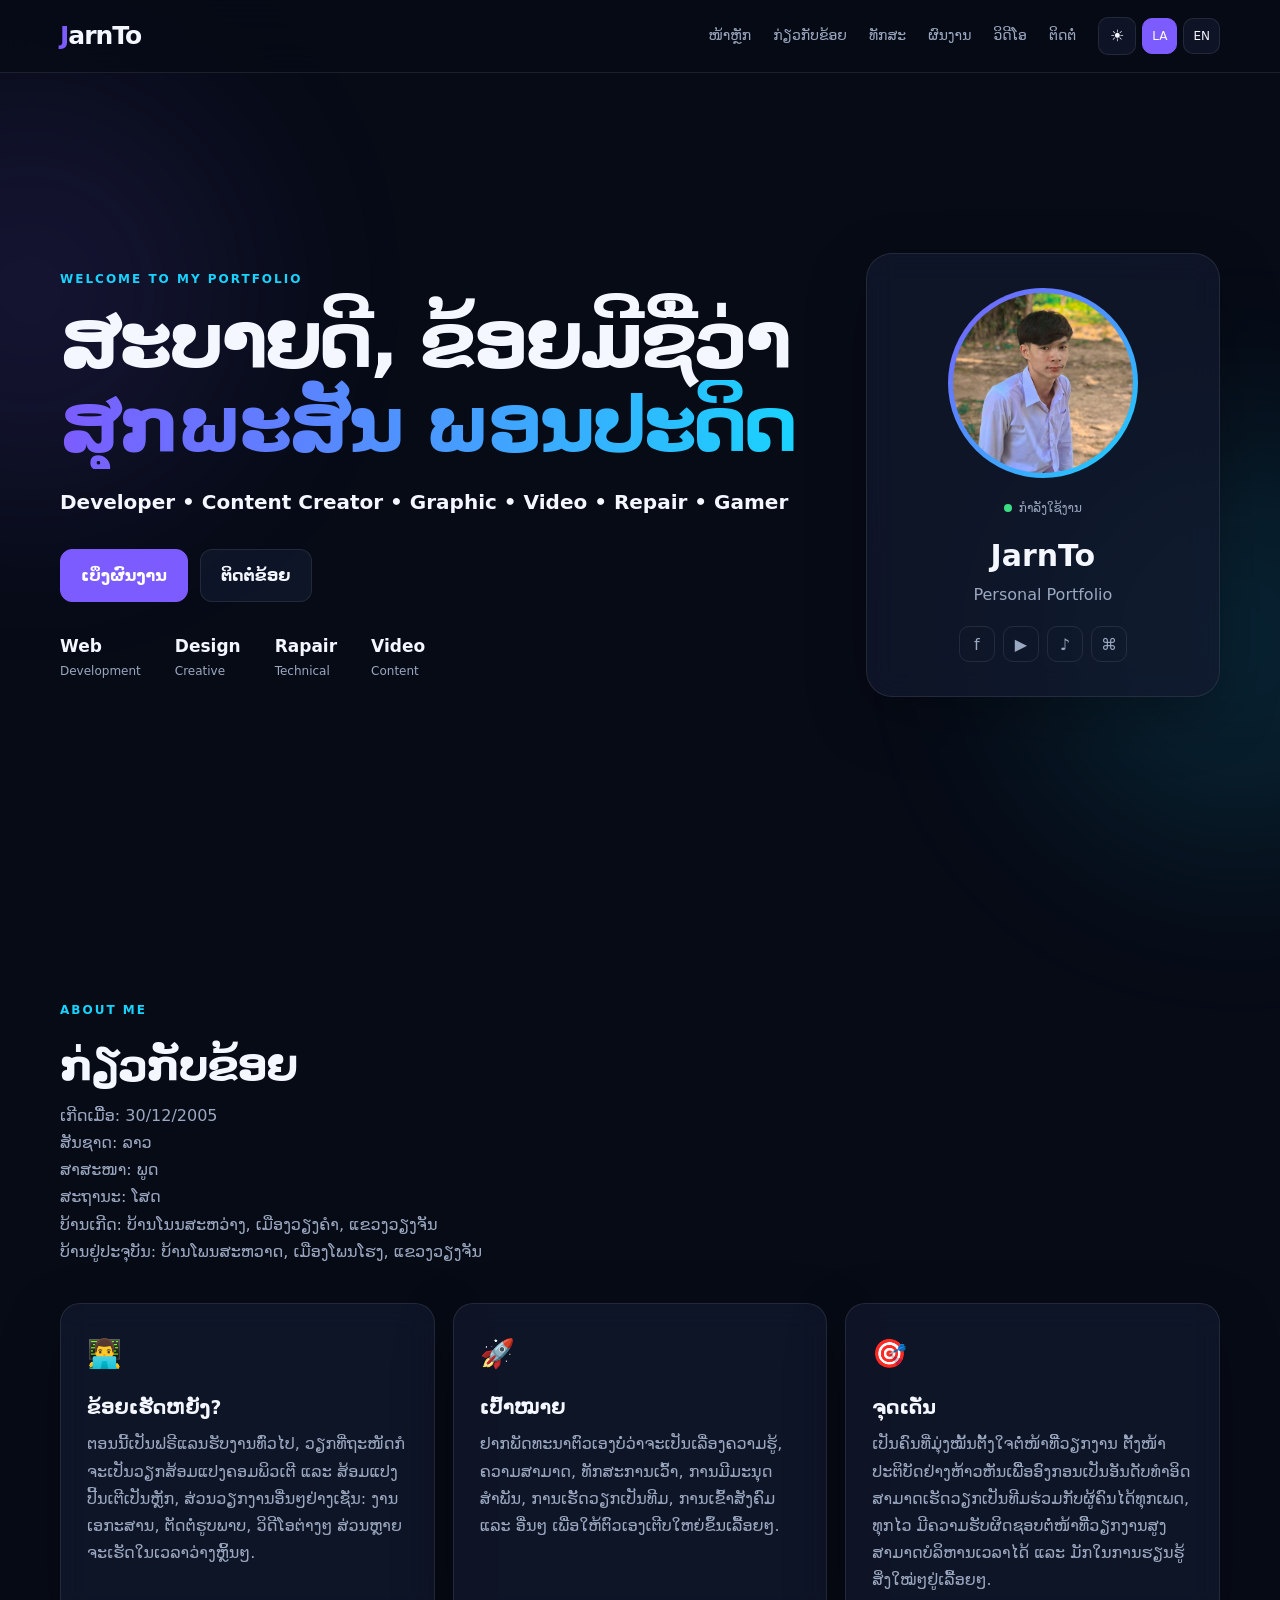
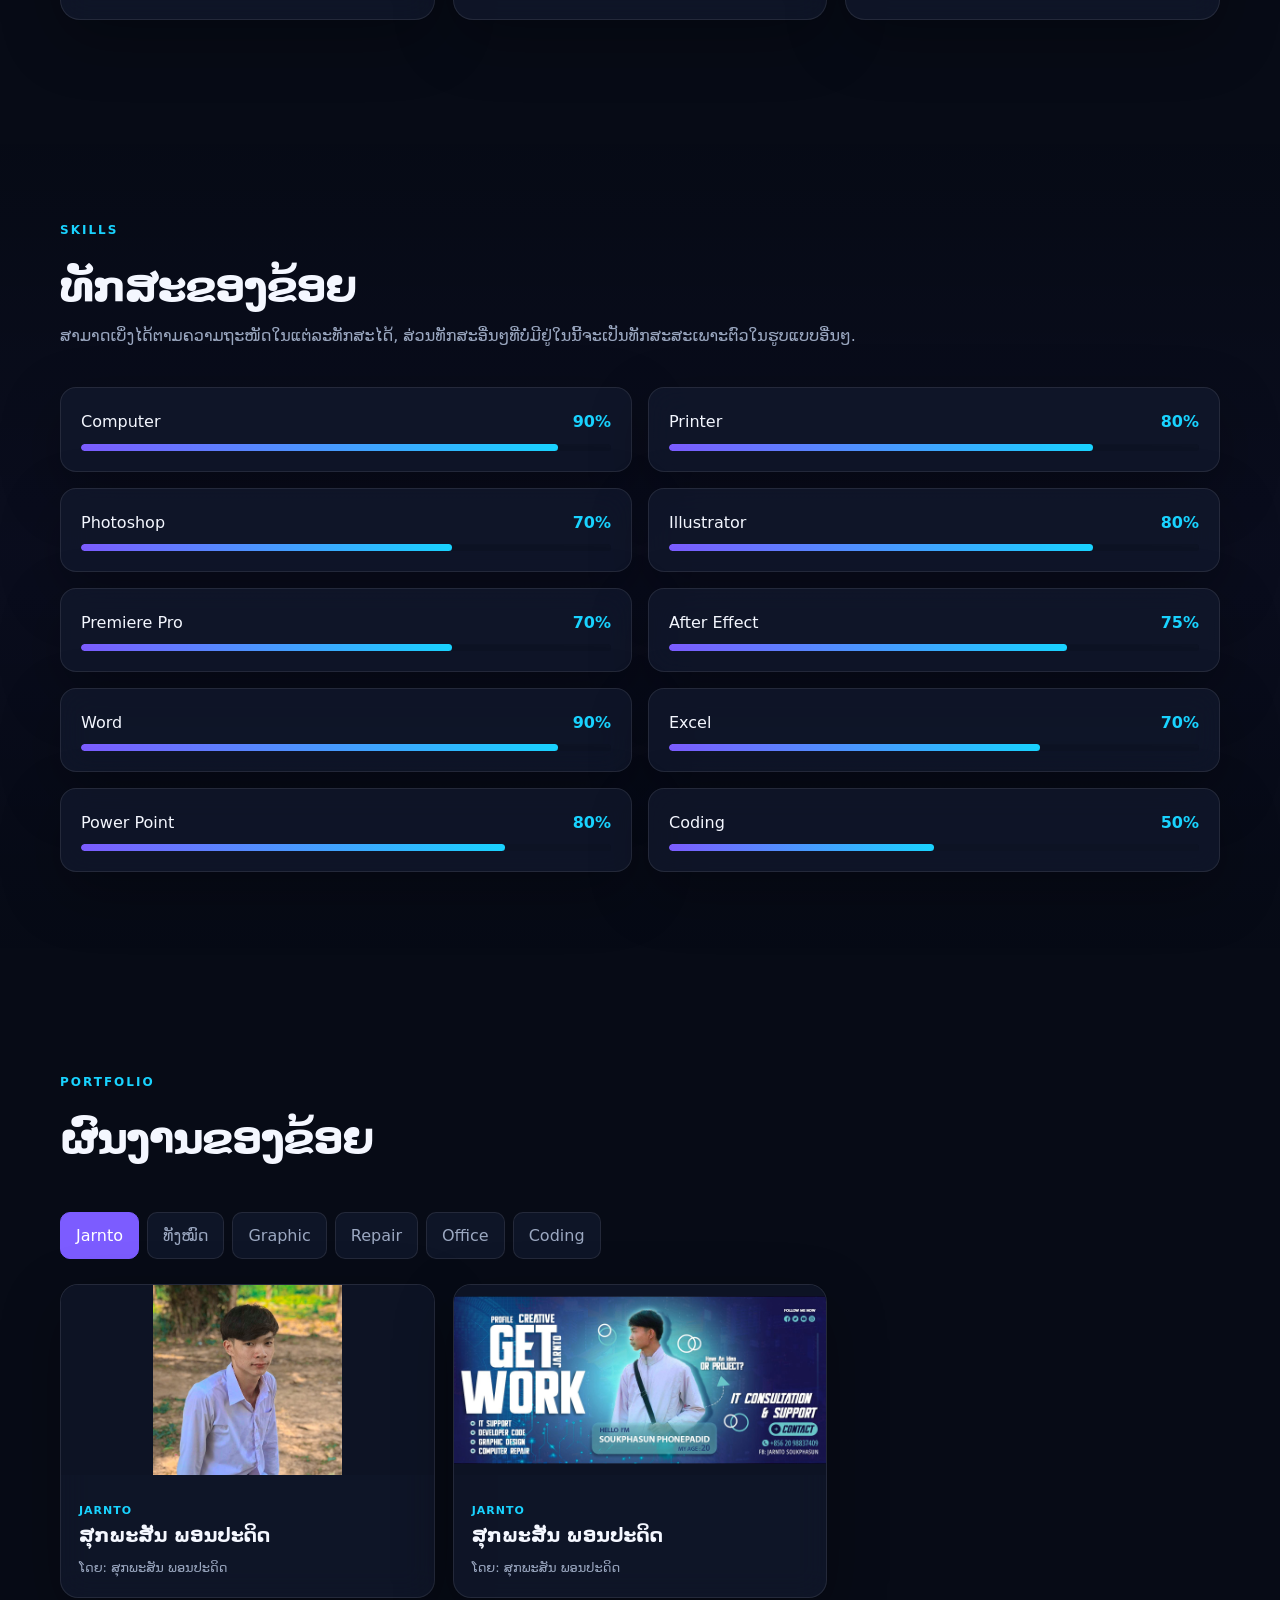
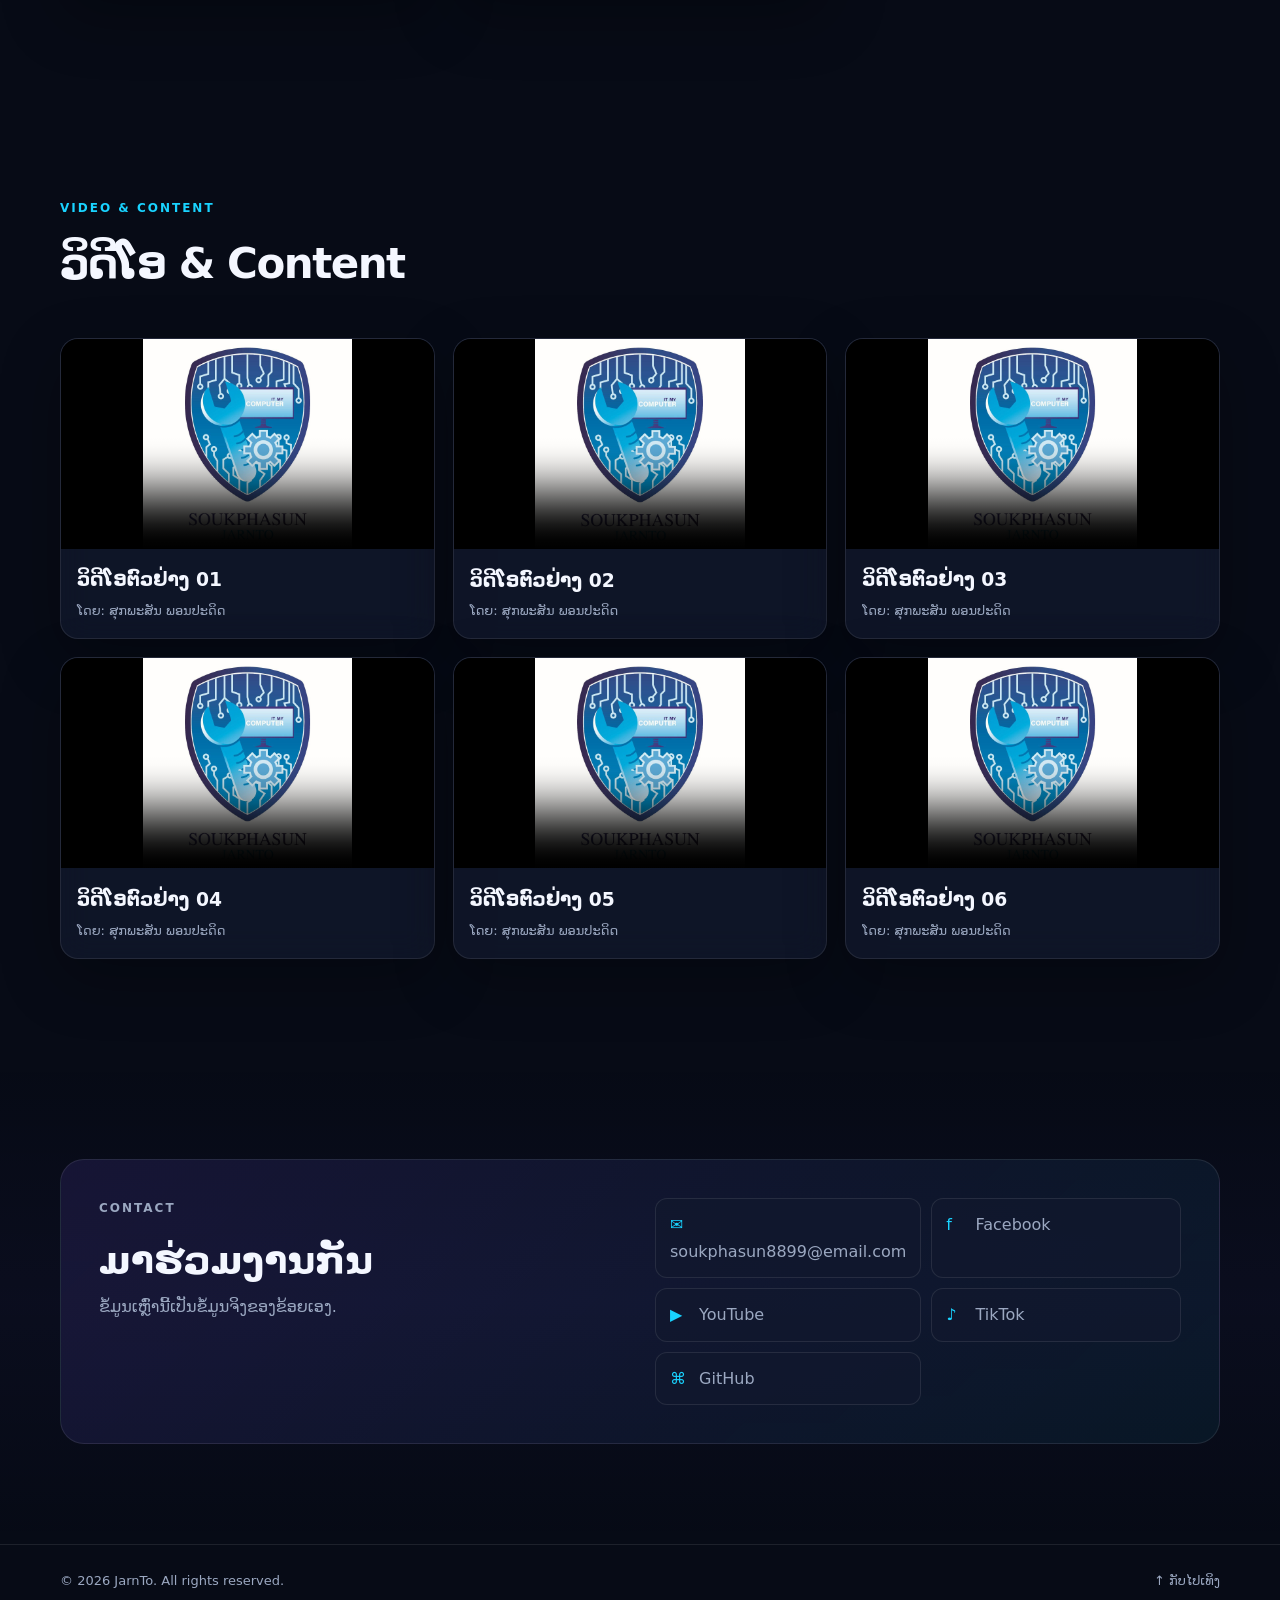
==== index.html @ 53d23102 "first commit" ====
<!DOCTYPE html>
<html lang="lo" data-lang="lo" data-theme="dark"><head>
  <meta charset="UTF-8">
  <meta name="viewport" content="width=device-width, initial-scale=1.0">
  <meta name="description" content="JarnTo Portfolio - ເວັບ Portfolio ສ່ວນຕົວ">
  <meta name="theme-color" content="#0b1020">
  <title>JarnTo — Portfolio</title>
  <link rel="stylesheet" href="css/style.css">
</head>
<body>
  <div class="bg-orb orb-1"></div>
  <div class="bg-orb orb-2"></div>

  <header class="navbar" id="navbar">
    <div class="container nav-inner">
      <a class="brand" href="#home"><span>J</span>arnTo</a>
      <button class="menu-btn" id="menuBtn" aria-label="Menu">☰</button>
      <nav class="nav-links" id="navLinks">
        <a href="#home" data-i18n="nav.home">ໜ້າຫຼັກ</a>
        <a href="#about" data-i18n="nav.about">ກ່ຽວກັບຂ້ອຍ</a>
        <a href="#skills" data-i18n="nav.skills">ທັກສະ</a>
        <a href="#portfolio" data-i18n="nav.portfolio">ຜົນງານ</a>
        <a href="#videos" data-i18n="nav.videos">ວິດີໂອ</a>
        <a href="#contact" data-i18n="nav.contact">ຕິດຕໍ່</a>
      </nav>
      <div class="nav-actions">
        <button class="icon-btn" id="themeBtn" title="Theme">☀️</button>
        <button class="lang-btn active" data-lang="lo">LA</button>
        <button class="lang-btn" data-lang="en">EN</button>
      </div>
    </div>
  </header>

  <main>
    <section class="hero section" id="home">
      <div class="container hero-grid">
        <div class="hero-copy reveal">
          <p class="eyebrow" data-i18n="hero.eyebrow">WELCOME TO MY PORTFOLIO</p>
          <h1 data-i18n="hero.title">ສະບາຍດີ, ຂ້ອຍມີຊື່ວ່າ <br> <span>ສຸກພະສັນ ພອນປະດິດ</span></h1>
          <p class="hero-role" data-i18n="hero.role">Developer • Content Creator • Graphic • Video • Repair • Gamer</p>
      
          <p></p>
          <div class="hero-buttons">
            <a class="btn primary" href="#portfolio" data-i18n="hero.view">ເບິ່ງຜົນງານ</a>
            <a class="btn secondary" href="#contact" data-i18n="hero.contact">ຕິດຕໍ່ຂ້ອຍ</a>
          </div>
          <div class="quick-stats">
            <div><strong>Web</strong><span data-i18n="stats.graphic">Development</span></div>
            <div><strong>Design</strong><span data-i18n="stats.coding">Creative</span></div>
            <div><strong>Rapair</strong><span data-i18n="stats.repair">Technical</span></div>
            <div><strong>Video</strong><span data-i18n="stats.video">Content</span></div>
          </div>
        </div>

        <div class="hero-card reveal">
          <div class="profile-ring">
            <img src="images/profile/profile.jpg" alt="JarnTo profile" onerror="this.style.display='none';this.parentElement.classList.add('no-photo')">
            <div class="profile-fallback">J</div>
          </div>
          <div class="availability"><span></span><span data-i18n="hero.available">ກຳລັງໃຊ້ງານ</span></div>
          <h2>JarnTo</h2>
          <p data-i18n="hero.card">Personal Portfolio</p>
          <div class="social-mini">
            <a href="https://www.facebook.com/jarnto.soukphasun?locale=th_TH" target="_blank" aria-label="Facebook">f</a>
            <a href="https://www.youtube.com/@Soukphasun" target="_blank" aria-label="YouTube">▶</a>
            <a href="https://www.tiktok.com/@jarnt0.fps" target="_blank" aria-label="TikTok">♪</a>
            <a href="https://github.com/toto889888" target="_blank" aria-label="GitHub">⌘</a>
          </div>
        </div>
      </div>
    </section>

    <section class="section" id="about">
      <div class="container">
        <div class="section-heading reveal">
          <p class="eyebrow" data-i18n="about.eyebrow">ABOUT ME</p>
          <h2 data-i18n="about.title">ກ່ຽວກັບຂ້ອຍ</h2>
          <p data-i18n="about.sub">ເກີດເມືີ່ອ: 30/12/2005<br>ສັນຊາດ: ລາວ <br>ສາສະໜາ: ພູດ <br>ສະຖານະ: ໂສດ <br> ບ້ານເກີດ: ບ້ານໂນນສະຫວ່າງ, ເມືອງວຽງຄຳ, ແຂວງວຽງຈັນ <br> ບ້ານຢູ່ປະຈຸບັນ: ບ້ານໂພນສະຫວາດ, ເມືອງໂພນໂຮງ, ແຂວງວຽງຈັນ</p>
        </div>
        <div class="about-grid">
          <article class="glass-card reveal">
            <div class="card-icon">👨‍💻</div>
            <h3 data-i18n="about.box1">ຂ້ອຍເຮັດຫຍັງ?</h3>
            <p data-i18n="about.text1">ຕອນນີ້ເປັນຟຣີແລນຮັບງານທົ່ວໄປ, ວຽກທີ່ຖະໜັດກໍຈະເປັນວຽກສ້ອມແປງຄອມພິວເຕີ ແລະ ສ້ອມແປງປີ້ນເຕີເປັນຫຼັກ, ສ່ວນວຽກງານອື່ນໆຢ່າງເຊັ່ນ: ງານເອກະສານ, ຕັດຕໍ່ຮູບພາບ, ວິດີໂອຕ່າງໆ ສ່ວນຫຼາຍຈະເຮັດໃນເວລາວ່າງຫຼິ້ນໆ.</p>
          </article>
          <article class="glass-card reveal">
            <div class="card-icon">🚀</div>
            <h3 data-i18n="about.box2">ເປົ້າໝາຍ</h3>
            <p data-i18n="about.text2">ຢາກພັດທະນາຕົວເອງບໍ່ວ່າຈະເປັນເລື່ອງຄວາມຮູ້, ຄວາມສາມາດ, ທັກສະການເວົ້າ, ການມີມະນຸດສຳພັນ, ການເຮັັດວຽກເປັນທີມ, ການເຂົ້າສັງຄົມ ແລະ ອື່ນໆ ເພື່ອໃຫ້ຕົວເອງເຕີບໃຫຍ່ຂຶ້ນເລື້ອຍໆ.</p>
          </article>
          <article class="glass-card reveal">
            <div class="card-icon">🎯</div>
            <h3 data-i18n="about.box3">ຈຸດເດັ່ນ</h3>
            <p data-i18n="about.text3">ເປັນຄົນທີ່ມຸ່ງໝັ້ນຕັັ້ງໃຈຕໍໍ່ໜ້າທີີ່ວຽກງານ ຕັັ້ງໜ້າປະຕິບັດຢ່າງຫ້າວຫັນເພືີ່ອອົງກອນເປັນອັນດັບທໍາອິດ ສາມາດເຮັດວຽກເປັນທີມຮ່ວມກັບຜູ້ຄົນໄດ້ທຸກເພດ, ທຸກໄວ ມີຄວາມຮັບຜິດຊອບຕໍໍ່ໜ້າທີີ່ວຽກງານສູງ ສາມາດບໍລິຫານເວລາໄດ້ ແລະ ມັກໃນການຮຽນຮູ້ສິ່ງໃໝ່ໆຢູ່ເລື້ອຍໆ.</p>
          </article>
        </div>
      </div>
    </section>

    <section class="section section-alt" id="skills">
      <div class="container">
        <div class="section-heading reveal">
          <p class="eyebrow" data-i18n="skills.eyebrow">SKILLS</p>
          <h2 data-i18n="skills.title">ທັກສະຂອງຂ້ອຍ</h2>
          <p data-i18n="skills.sub">ສາມາດເບິ່ງໄດ້ຕາມຄວາມຖະໜັດໃນແຕ່ລະທັກສະໄດ້, ສ່ວນທັກສະອື່ນໆທີ່ບໍ່ມີຢູ່ໃນນີ້ຈະເປັນທັກສະສະເພາະຕົວໃນຮູບແບບອື່ນໆ.</p>
        </div>
        <div class="skills-grid">
          <div class="skill-card reveal"><span>Computer</span><b>90%</b><div class="bar"><i style="width:90%"></i></div></div>
          <div class="skill-card reveal"><span>Printer</span><b>80%</b><div class="bar"><i style="width:80%"></i></div></div>
          <div class="skill-card reveal"><span>Photoshop</span><b>70%</b><div class="bar"><i style="width:70%"></i></div></div>
          <div class="skill-card reveal"><span>Illustrator</span><b>80%</b><div class="bar"><i style="width:80%"></i></div></div>
          <div class="skill-card reveal"><span>Premiere Pro</span><b>70%</b><div class="bar"><i style="width:70%"></i></div></div>
          <div class="skill-card reveal"><span>After Effect</span><b>75%</b><div class="bar"><i style="width:75%"></i></div></div>
          <div class="skill-card reveal"><span>Word</span><b>90%</b><div class="bar"><i style="width:90%"></i></div></div>
          <div class="skill-card reveal"><span>Excel</span><b>70%</b><div class="bar"><i style="width:70%"></i></div></div>
          <div class="skill-card reveal"><span>Power Point</span><b>80%</b><div class="bar"><i style="width:80%"></i></div></div>
          <div class="skill-card reveal"><span>Coding</span><b>50%</b><div class="bar"><i style="width:50%"></i></div></div>
        </div>
      </div>
    </section>

    <section class="section" id="portfolio">
      <div class="container">
        <div class="section-heading reveal">
          <p class="eyebrow" data-i18n="portfolio.eyebrow">PORTFOLIO</p>
          <h2 data-i18n="portfolio.title">ຜົນງານຂອງຂ້ອຍ</h2>
        
        </div>
        <div class="filters" id="projectFilters">
          <button class="filter active" data-filter="jarnto" data-i18n="filter.jarnto">Jarnto</button>
          <button class="filter" data-filter="all" data-i18n="filter.all">ທັງໝົດ</button>
          <button class="filter" data-filter="graphic" data-i18n="filter.graphic">Graphic</button>
          <button class="filter" data-filter="rapair" data-i18n="filter.rapair">Repair</button>
          <button class="filter" data-filter="office" data-i18n="filter.office">Office</button>
          <button class="filter" data-filter="coding" data-i18n="filter.coding">Coding</button>
        </div>
        <div class="project-grid" id="projectGrid">
    <article class="project-card reveal visible" data-id="1">
      <img class="project-image" src="images/graphics/1.jpg" alt="Poster" onerror="this.src='images/placeholder.svg'">
      <div class="project-info">
        <div class="category">graphic</div>
        <h3>Poster</h3>
        <p>ໂດຍ: ສຸກພະສັນ ພອນປະດິດ</p>
      </div>
    </article>
    <article class="project-card reveal visible" data-id="2">
      <img class="project-image" src="images/graphics/2.jpg" alt="Poster" onerror="this.src='images/placeholder.svg'">
      <div class="project-info">
        <div class="category">graphic</div>
        <h3>Poster</h3>
        <p>ໂດຍ: ສຸກພະສັນ ພອນປະດິດ</p>
      </div>
    </article>
    <article class="project-card reveal visible" data-id="3">
      <img class="project-image" src="images/graphics/3.jpg" alt="Poster" onerror="this.src='images/placeholder.svg'">
      <div class="project-info">
        <div class="category">graphic</div>
        <h3>Poster</h3>
        <p>ໂດຍ: ສຸກພະສັນ ພອນປະດິດ</p>
      </div>
    </article>
    <article class="project-card reveal visible" data-id="4">
      <img class="project-image" src="images/graphics/4.jpg" alt="Poster" onerror="this.src='images/placeholder.svg'">
      <div class="project-info">
        <div class="category">graphic</div>
        <h3>Poster</h3>
        <p>ໂດຍ: ສຸກພະສັນ ພອນປະດິດ</p>
      </div>
    </article>
    <article class="project-card reveal visible" data-id="5">
      <img class="project-image" src="images/graphics/5.jpg" alt="Poster" onerror="this.src='images/placeholder.svg'">
      <div class="project-info">
        <div class="category">graphic</div>
        <h3>Poster</h3>
        <p>ໂດຍ: ສຸກພະສັນ ພອນປະດິດ</p>
      </div>
    </article>
    <article class="project-card reveal visible" data-id="6">
      <img class="project-image" src="images/graphics/6.jpg" alt="Poster" onerror="this.src='images/placeholder.svg'">
      <div class="project-info">
        <div class="category">graphic</div>
        <h3>Poster</h3>
        <p>ໂດຍ: ສຸກພະສັນ ພອນປະດິດ</p>
      </div>
    </article>
    <article class="project-card reveal visible" data-id="7">
      <img class="project-image" src="images/graphics/7.jpg" alt="Poster" onerror="this.src='images/placeholder.svg'">
      <div class="project-info">
        <div class="category">graphic</div>
        <h3>Poster</h3>
        <p>ໂດຍ: ສຸກພະສັນ ພອນປະດິດ</p>
      </div>
    </article>
    <article class="project-card reveal visible" data-id="8">
      <img class="project-image" src="images/graphics/8.jpg" alt="Poster" onerror="this.src='images/placeholder.svg'">
      <div class="project-info">
        <div class="category">graphic</div>
        <h3>Poster</h3>
        <p>ໂດຍ: ສຸກພະສັນ ພອນປະດິດ</p>
      </div>
    </article>
    <article class="project-card reveal visible" data-id="9">
      <img class="project-image" src="images/graphics/9.jpg" alt="Poster" onerror="this.src='images/placeholder.svg'">
      <div class="project-info">
        <div class="category">graphic</div>
        <h3>Poster</h3>
        <p>ໂດຍ: ສຸກພະສັນ ພອນປະດິດ</p>
      </div>
    </article>
    <article class="project-card reveal visible" data-id="10">
      <img class="project-image" src="images/graphics/10.jpg" alt="Poster" onerror="this.src='images/placeholder.svg'">
      <div class="project-info">
        <div class="category">graphic</div>
        <h3>Poster</h3>
        <p>ໂດຍ: ສຸກພະສັນ ພອນປະດິດ</p>
      </div>
    </article>
    <article class="project-card reveal visible" data-id="11">
      <img class="project-image" src="images/graphics/11.jpg" alt="Poster" onerror="this.src='images/placeholder.svg'">
      <div class="project-info">
        <div class="category">graphic</div>
        <h3>Poster</h3>
        <p>ໂດຍ: ສຸກພະສັນ ພອນປະດິດ</p>
      </div>
    </article>
    <article class="project-card reveal visible" data-id="12">
      <img class="project-image" src="images/graphics/12.jpg" alt="Poster" onerror="this.src='images/placeholder.svg'">
      <div class="project-info">
        <div class="category">graphic</div>
        <h3>Poster</h3>
        <p>ໂດຍ: ສຸກພະສັນ ພອນປະດິດ</p>
      </div>
    </article>
    <article class="project-card reveal visible" data-id="13">
      <img class="project-image" src="images/graphics/13.jpg" alt="Poster" onerror="this.src='images/placeholder.svg'">
      <div class="project-info">
        <div class="category">graphic</div>
        <h3>Poster</h3>
        <p>ໂດຍ: ສຸກພະສັນ ພອນປະດິດ</p>
      </div>
    </article>
    <article class="project-card reveal visible" data-id="14">
      <img class="project-image" src="images/graphics/14.jpg" alt="Poster" onerror="this.src='images/placeholder.svg'">
      <div class="project-info">
        <div class="category">graphic</div>
        <h3>Poster</h3>
        <p>ໂດຍ: ສຸກພະສັນ ພອນປະດິດ</p>
      </div>
    </article>
    <article class="project-card reveal visible" data-id="15">
      <img class="project-image" src="images/graphics/15.jpg" alt="Poster" onerror="this.src='images/placeholder.svg'">
      <div class="project-info">
        <div class="category">graphic</div>
        <h3>Poster</h3>
        <p>ໂດຍ: ສຸກພະສັນ ພອນປະດິດ</p>
      </div>
    </article>
    <article class="project-card reveal visible" data-id="16">
      <img class="project-image" src="images/graphics/16.jpg" alt="Poster" onerror="this.src='images/placeholder.svg'">
      <div class="project-info">
        <div class="category">graphic</div>
        <h3>Poster</h3>
        <p>ໂດຍ: ສຸກພະສັນ ພອນປະດິດ</p>
      </div>
    </article>
    <article class="project-card reveal visible" data-id="17">
      <img class="project-image" src="images/graphics/17.jpg" alt="Poster" onerror="this.src='images/placeholder.svg'">
      <div class="project-info">
        <div class="category">graphic</div>
        <h3>Poster</h3>
        <p>ໂດຍ: ສຸກພະສັນ ພອນປະດິດ</p>
      </div>
    </article>
    <article class="project-card reveal visible" data-id="18">
      <img class="project-image" src="images/graphics/18.jpg" alt="Poster" onerror="this.src='images/placeholder.svg'">
      <div class="project-info">
        <div class="category">graphic</div>
        <h3>Poster</h3>
        <p>ໂດຍ: ສຸກພະສັນ ພອນປະດິດ</p>
      </div>
    </article>
    <article class="project-card reveal visible" data-id="19">
      <img class="project-image" src="images/graphics/19.jpg" alt="Poster" onerror="this.src='images/placeholder.svg'">
      <div class="project-info">
        <div class="category">graphic</div>
        <h3>Poster</h3>
        <p>ໂດຍ: ສຸກພະສັນ ພອນປະດິດ</p>
      </div>
    </article>
    <article class="project-card reveal visible" data-id="20">
      <img class="project-image" src="images/graphics/20.jpg" alt="Poster" onerror="this.src='images/placeholder.svg'">
      <div class="project-info">
        <div class="category">graphic</div>
        <h3>Poster</h3>
        <p>ໂດຍ: ສຸກພະສັນ ພອນປະດິດ</p>
      </div>
    </article>
    <article class="project-card reveal visible" data-id="21">
      <img class="project-image" src="images/graphics/23.jpg" alt="Poster" onerror="this.src='images/placeholder.svg'">
      <div class="project-info">
        <div class="category">graphic</div>
        <h3>Poster</h3>
        <p>ໂດຍ: ສຸກພະສັນ ພອນປະດິດ</p>
      </div>
    </article>
    <article class="project-card reveal visible" data-id="22">
      <img class="project-image" src="images/repairs/12.jpg" alt="ສົ່ງສິນຄ້າ" onerror="this.src='images/placeholder.svg'">
      <div class="project-info">
        <div class="category">rapair</div>
        <h3>ສົ່ງສິນຄ້າ</h3>
        <p>ໂດຍ: ສຸກພະສັນ ພອນປະດິດ</p>
      </div>
    </article>
    <article class="project-card reveal visible" data-id="23">
      <img class="project-image" src="images/repairs/11.jpg" alt="ສ້ອມແປງປີ້ນເຕີ່" onerror="this.src='images/placeholder.svg'">
      <div class="project-info">
        <div class="category">rapair</div>
        <h3>ສ້ອມແປງປີ້ນເຕີ່</h3>
        <p>ໂດຍ: ສຸກພະສັນ ພອນປະດິດ</p>
      </div>
    </article>
    <article class="project-card reveal visible" data-id="24">
      <img class="project-image" src="images/repairs/1.jpg" alt="ສ້ອມແປງປີ້ນເຕີ່" onerror="this.src='images/placeholder.svg'">
      <div class="project-info">
        <div class="category">rapair</div>
        <h3>ສ້ອມແປງປີ້ນເຕີ່</h3>
        <p>ໂດຍ: ສຸກພະສັນ ພອນປະດິດ</p>
      </div>
    </article>
    <article class="project-card reveal visible" data-id="25">
      <img class="project-image" src="images/repairs/2.jpg" alt="ສ້ອມແປງປີ້ນເຕີ່" onerror="this.src='images/placeholder.svg'">
      <div class="project-info">
        <div class="category">rapair</div>
        <h3>ສ້ອມແປງປີ້ນເຕີ່</h3>
        <p>ໂດຍ: ສຸກພະສັນ ພອນປະດິດ</p>
      </div>
    </article>
    <article class="project-card reveal visible" data-id="26">
      <img class="project-image" src="images/repairs/4.jpg" alt="ສ້ອມແປງຄອມພິວເຕີ" onerror="this.src='images/placeholder.svg'">
      <div class="project-info">
        <div class="category">rapair</div>
        <h3>ສ້ອມແປງຄອມພິວເຕີ</h3>
        <p>ໂດຍ: ສຸກພະສັນ ພອນປະດິດ</p>
      </div>
    </article>
    <article class="project-card reveal visible" data-id="27">
      <img class="project-image" src="images/repairs/5.jpg" alt="ສ້ອມແປງຄອມພິວເຕີ" onerror="this.src='images/placeholder.svg'">
      <div class="project-info">
        <div class="category">rapair</div>
        <h3>ສ້ອມແປງຄອມພິວເຕີ</h3>
        <p>ໂດຍ: ສຸກພະສັນ ພອນປະດິດ</p>
      </div>
    </article>
    <article class="project-card reveal visible" data-id="28">
      <img class="project-image" src="images/offices/1.jpg" alt=" ງານເອກະສານ" onerror="this.src='images/placeholder.svg'">
      <div class="project-info">
        <div class="category">office</div>
        <h3> ງານເອກະສານ</h3>
        <p>ໂດຍ: ສຸກພະສັນ ພອນປະດິດ</p>
      </div>
    </article>
    <article class="project-card reveal visible" data-id="29">
      <img class="project-image" src="images/offices/2.jpg" alt=" ງານເອກະສານ" onerror="this.src='images/placeholder.svg'">
      <div class="project-info">
        <div class="category">office</div>
        <h3> ງານເອກະສານ</h3>
        <p>ໂດຍ: ສຸກພະສັນ ພອນປະດິດ</p>
      </div>
    </article>
    <article class="project-card reveal visible" data-id="30">
      <img class="project-image" src="images/offices/3.jpg" alt=" ງານເອກະສານ" onerror="this.src='images/placeholder.svg'">
      <div class="project-info">
        <div class="category">office</div>
        <h3> ງານເອກະສານ</h3>
        <p>ໂດຍ: ສຸກພະສັນ ພອນປະດິດ</p>
      </div>
    </article>
    <article class="project-card reveal visible" data-id="31">
      <img class="project-image" src="images/offices/4.jpg" alt=" ງານເອກະສານ" onerror="this.src='images/placeholder.svg'">
      <div class="project-info">
        <div class="category">office</div>
        <h3> ງານເອກະສານ</h3>
        <p>ໂດຍ: ສຸກພະສັນ ພອນປະດິດ</p>
      </div>
    </article>
    <article class="project-card reveal visible" data-id="32">
      <img class="project-image" src="images/offices/5.jpg" alt=" ງານເອກະສານ" onerror="this.src='images/placeholder.svg'">
      <div class="project-info">
        <div class="category">office</div>
        <h3> ງານເອກະສານ</h3>
        <p>ໂດຍ: ສຸກພະສັນ ພອນປະດິດ</p>
      </div>
    </article>
    <article class="project-card reveal visible" data-id="33">
      <img class="project-image" src="images/codings/1.jpg" alt="ການອອກແບບໂປຣແກຣມ" onerror="this.src='images/placeholder.svg'">
      <div class="project-info">
        <div class="category">coding</div>
        <h3>ການອອກແບບໂປຣແກຣມ</h3>
        <p>ໂດຍ: ສຸກພະສັນ ພອນປະດິດ</p>
      </div>
    </article>
    <article class="project-card reveal visible" data-id="34">
      <img class="project-image" src="images/codings/2.jpg" alt="ການອອກແບບໂປຣແກຣມ" onerror="this.src='images/placeholder.svg'">
      <div class="project-info">
        <div class="category">coding</div>
        <h3>ການອອກແບບໂປຣແກຣມ</h3>
        <p>ໂດຍ: ສຸກພະສັນ ພອນປະດິດ</p>
      </div>
    </article>
    <article class="project-card reveal visible" data-id="35">
      <img class="project-image" src="images/codings/3.jpg" alt="ການອອກແບບໂປຣແກຣມ" onerror="this.src='images/placeholder.svg'">
      <div class="project-info">
        <div class="category">coding</div>
        <h3>ການອອກແບບໂປຣແກຣມ</h3>
        <p>ໂດຍ: ສຸກພະສັນ ພອນປະດິດ</p>
      </div>
    </article>
    <article class="project-card reveal visible" data-id="36">
      <img class="project-image" src="images/codings/4.jpg" alt="ການອອກແບບໂປຣແກຣມ" onerror="this.src='images/placeholder.svg'">
      <div class="project-info">
        <div class="category">coding</div>
        <h3>ການອອກແບບໂປຣແກຣມ</h3>
        <p>ໂດຍ: ສຸກພະສັນ ພອນປະດິດ</p>
      </div>
    </article>
    <article class="project-card reveal visible" data-id="37">
      <img class="project-image" src="images/codings/5.jpg" alt="ການອອກແບບໂປຣແກຣມ" onerror="this.src='images/placeholder.svg'">
      <div class="project-info">
        <div class="category">coding</div>
        <h3>ການອອກແບບໂປຣແກຣມ</h3>
        <p>ໂດຍ: ສຸກພະສັນ ພອນປະດິດ</p>
      </div>
    </article>
    <article class="project-card reveal visible" data-id="40">
      <img class="project-image" src="images/profile/profile.jpg" alt="ສຸກພະສັນ ພອນປະດິດ" onerror="this.src='images/placeholder.svg'">
      <div class="project-info">
        <div class="category">video</div>
        <h3>ສຸກພະສັນ ພອນປະດິດ</h3>
        <p>ໂດຍ: ສຸກພະສັນ ພອນປະດິດ</p>
      </div>
    </article>
    <article class="project-card reveal visible" data-id="41">
      <img class="project-image" src="images/profile/cover.jpg" alt="ສຸກພະສັນ ພອນປະດິດ" onerror="this.src='images/placeholder.svg'">
      <div class="project-info">
        <div class="category">video</div>
        <h3>ສຸກພະສັນ ພອນປະດິດ</h3>
        <p>ໂດຍ: ສຸກພະສັນ ພອນປະດິດ</p>
      </div>
    </article></div>
      </div>
    </section>

    

    <section class="section" id="videos">
      <div class="container">
        <div class="section-heading reveal visible">
          <p class="eyebrow" data-i18n="videos.eyebrow">VIDEO &amp; CONTENT</p>
          <h2 data-i18n="videos.title">ວິດີໂອ &amp; Content</h2>
     
        </div>
        <div class="video-grid" id="videoGrid"><article class="video-card reveal visible"><video controls="" preload="metadata" poster="images/profile/logo.jpg"><source src="videos/1.mp4" type="video/mp4"></video><div class="video-info"><h3>ວິດີໂອຕົວຢ່າງ 01</h3><p>ໂດຍ: ສຸກພະສັນ ພອນປະດິດ</p></div></article><article class="video-card reveal visible"><video controls="" preload="metadata" poster="images/profile/logo.jpg"><source src="videos/2.mp4" type="video/mp4"></video><div class="video-info"><h3>ວິດີໂອຕົວຢ່າງ 02</h3><p>ໂດຍ: ສຸກພະສັນ ພອນປະດິດ</p></div></article><article class="video-card reveal visible"><video controls="" preload="metadata" poster="images/profile/logo.jpg"><source src="videos/3.mp4" type="video/mp4"></video><div class="video-info"><h3>ວິດີໂອຕົວຢ່າງ 03</h3><p>ໂດຍ: ສຸກພະສັນ ພອນປະດິດ</p></div></article><article class="video-card reveal visible"><video controls="" preload="metadata" poster="images/profile/logo.jpg"><source src="videos/4.mp4" type="video/mp4"></video><div class="video-info"><h3>ວິດີໂອຕົວຢ່າງ 04</h3><p>ໂດຍ: ສຸກພະສັນ ພອນປະດິດ</p></div></article><article class="video-card reveal visible"><video controls="" preload="metadata" poster="images/profile/logo.jpg"><source src="videos/5.mp4" type="video/mp4"></video><div class="video-info"><h3>ວິດີໂອຕົວຢ່າງ 05</h3><p>ໂດຍ: ສຸກພະສັນ ພອນປະດິດ</p></div></article><article class="video-card reveal visible"><video controls="" preload="metadata" poster="images/profile/logo.jpg"><source src="videos/6.mp4" type="video/mp4"></video><div class="video-info"><h3>ວິດີໂອຕົວຢ່າງ 06</h3><p>ໂດຍ: ສຸກພະສັນ ພອນປະດິດ</p></div></article></div>
      </div>
    </section>

    <section class="section section-alt" id="contact">
      <div class="container">
        <div class="contact-box reveal">
          <div>
            <p class="eyebrow" data-i18n="contact.eyebrow">CONTACT</p>
            <h2 data-i18n="contact.title">ມາຮ່ວມງານກັນ</h2>
            <p data-i18n="contact.sub">ຂໍ້ມູນເຫຼົ່ານີ້ເປັນຂໍ້ມູນຈິງຂອງຂ້ອຍເອງ.</p>
          </div>
          <div class="contact-links">
            <a href="mailto:soukphasun8899@email.com" target="_blank"><span>✉</span> soukphasun8899@email.com</a>
            <a href="https://www.facebook.com/jarnto.soukphasun?locale=th_TH" target="_blank"><span>f</span> Facebook</a>
            <a href="https://www.youtube.com/@Soukphasun" aria-label="YouTube" target="_blank"><span>▶</span> YouTube</a>
            <a href="https://www.tiktok.com/@jarnt0.fps" aria-label="TikTok" target="_blank"><span>♪</span> TikTok</a>
            <a href="https://github.com/toto889888" target="_blank"><span>⌘</span> GitHub</a>
          </div>
        </div>
      </div>
    </section>
  </main>

  <footer>
    <div class="container footer-inner">
      <span>© <span id="year">2026</span> JarnTo. <span data-i18n="footer.rights">All rights reserved.</span></span>
      <a href="#home">↑ <span data-i18n="footer.top">ກັບໄປເທິງ</span></a>
    </div>
  </footer>

  <div class="modal" id="modal" aria-hidden="true">
    <div class="modal-backdrop" id="modalBackdrop"></div>
    <div class="modal-content">
      <button class="modal-close" id="modalClose">×</button>
      <img id="modalImage" src="" alt="">
      <div class="modal-body">
        <p class="eyebrow" id="modalCategory"></p>
        <h2 id="modalTitle"></h2>
        <p id="modalDescription"></p>
        <div id="modalTags" class="tags"></div>
      </div>
    </div>
  </div>

  <script src="js/projects.js"></script>
  <script src="js/main.js"></script>
<!-- Code injected by live-server -->
<script>
	// <![CDATA[  <-- For SVG support
	if ('WebSocket' in window) {
		(function () {
			function refreshCSS() {
				var sheets = [].slice.call(document.getElementsByTagName("link"));
				var head = document.getElementsByTagName("head")[0];
				for (var i = 0; i < sheets.length; ++i) {
					var elem = sheets[i];
					var parent = elem.parentElement || head;
					parent.removeChild(elem);
					var rel = elem.rel;
					if (elem.href && typeof rel != "string" || rel.length == 0 || rel.toLowerCase() == "stylesheet") {
						var url = elem.href.replace(/(&|\?)_cacheOverride=\d+/, '');
						elem.href = url + (url.indexOf('?') >= 0 ? '&' : '?') + '_cacheOverride=' + (new Date().valueOf());
					}
					parent.appendChild(elem);
				}
			}
			var protocol = window.location.protocol === 'http:' ? 'ws://' : 'wss://';
			var address = protocol + window.location.host + window.location.pathname + '/ws';
			var socket = new WebSocket(address);
			socket.onmessage = function (msg) {
				if (msg.data == 'reload') window.location.reload();
				else if (msg.data == 'refreshcss') refreshCSS();
			};
			if (sessionStorage && !sessionStorage.getItem('IsThisFirstTime_Log_From_LiveServer')) {
				console.log('Live reload enabled.');
				sessionStorage.setItem('IsThisFirstTime_Log_From_LiveServer', true);
			}
		})();
	}
	else {
		console.error('Upgrade your browser. This Browser is NOT supported WebSocket for Live-Reloading.');
	}
	// ]]>
</script>


</body></html>
---- css/style.css ----
*{box-sizing:border-box;margin:0;padding:0}
:root{
  --bg:#070b16;--bg2:#0d1324;--card:rgba(18,26,46,.72);--text:#f4f7ff;--muted:#9ba8c1;
  --line:rgba(255,255,255,.09);--accent:#7c5cff;--accent2:#19d3ff;--shadow:0 20px 60px rgba(0,0,0,.28)
}
html[data-theme="light"]{--bg:#f4f7fb;--bg2:#eaf0f8;--card:rgba(255,255,255,.78);--text:#111827;--muted:#5d6b82;--line:rgba(15,23,42,.1);--shadow:0 20px 50px rgba(40,60,90,.13)}
html{scroll-behavior:smooth}
body{font-family:system-ui,-apple-system,"Segoe UI","Noto Sans Lao",sans-serif;background:var(--bg);color:var(--text);line-height:1.7;overflow-x:hidden}
a{color:inherit;text-decoration:none}button{font:inherit}
.container{width:min(1160px,92%);margin:auto}
.section{padding:100px 0;position:relative}.section-alt{background:linear-gradient(180deg,transparent,rgba(124,92,255,.035),transparent)}
.navbar{position:fixed;top:0;left:0;right:0;z-index:50;background:rgba(7,11,22,.68);backdrop-filter:blur(18px);border-bottom:1px solid var(--line)}
html[data-theme="light"] .navbar{background:rgba(244,247,251,.75)}
.nav-inner{height:72px;display:flex;align-items:center;gap:22px}
.brand{font-size:25px;font-weight:900;letter-spacing:-1px;margin-right:auto}.brand span{color:var(--accent)}
.nav-links{display:flex;gap:22px}.nav-links a{font-size:14px;color:var(--muted);transition:.25s}.nav-links a:hover{color:var(--text)}
.nav-actions{display:flex;align-items:center;gap:6px}.icon-btn,.lang-btn,.menu-btn{border:1px solid var(--line);background:var(--card);color:var(--text);border-radius:10px;cursor:pointer}
.icon-btn{width:38px;height:38px}.lang-btn{padding:7px 9px;font-size:12px}.lang-btn.active{background:var(--accent);border-color:var(--accent);color:white}.menu-btn{display:none;width:40px;height:40px}
.bg-orb{position:fixed;width:420px;height:420px;border-radius:50%;filter:blur(100px);opacity:.12;pointer-events:none;z-index:-1}.orb-1{background:#7c5cff;top:80px;left:-180px}.orb-2{background:#19d3ff;right:-170px;bottom:50px}
.hero{min-height:100vh;padding-top:150px;display:flex;align-items:center}
.hero-grid{display:grid;grid-template-columns:1.35fr .65fr;gap:70px;align-items:center}
.eyebrow{font-size:12px;letter-spacing:2px;font-weight:800;color:var(--accent2);margin-bottom:10px}
.hero h1{font-size:clamp(42px,6vw,76px);line-height:1.1;letter-spacing:-3px;margin-bottom:18px}.hero h1 span{background:linear-gradient(90deg,var(--accent),var(--accent2));-webkit-background-clip:text;color:transparent}
.hero-role{font-size:20px;font-weight:700;margin-bottom:14px}.hero-desc{color:var(--muted);max-width:650px;font-size:17px}
.hero-buttons{display:flex;gap:12px;margin:30px 0}.btn{display:inline-flex;align-items:center;justify-content:center;padding:12px 20px;border-radius:12px;font-weight:800;border:1px solid var(--line);transition:.25s}.btn:hover{transform:translateY(-2px)}.primary{background:var(--accent);color:white;border-color:var(--accent)}.secondary{background:var(--card)}
.quick-stats{display:flex;gap:34px}.quick-stats div{display:flex;flex-direction:column}.quick-stats strong{font-size:17px}.quick-stats span{font-size:12px;color:var(--muted)}
.hero-card,.glass-card,.skill-card,.project-card,.video-card{background:var(--card);border:1px solid var(--line);box-shadow:var(--shadow);backdrop-filter:blur(15px)}
.hero-card{padding:34px;border-radius:26px;text-align:center}.profile-ring{width:190px;height:190px;margin:0 auto 20px;border-radius:50%;padding:5px;background:linear-gradient(135deg,var(--accent),var(--accent2));position:relative}.profile-ring img{width:100%;height:100%;border-radius:50%;object-fit:cover}.profile-fallback{position:absolute;inset:5px;border-radius:50%;display:grid;place-items:center;background:var(--bg2);font-size:72px;font-weight:900;color:var(--accent)}.profile-ring:not(.no-photo) .profile-fallback{display:none}.availability{display:flex;justify-content:center;gap:7px;align-items:center;font-size:12px;color:var(--muted)}.availability span:first-child{width:8px;height:8px;border-radius:50%;background:#3ddc84}.hero-card h2{font-size:30px;margin-top:12px}.hero-card>p{color:var(--muted)}.social-mini{display:flex;justify-content:center;gap:8px;margin-top:18px}.social-mini a{width:36px;height:36px;display:grid;place-items:center;border:1px solid var(--line);border-radius:10px;color:var(--muted)}.social-mini a:hover{color:var(--text);border-color:var(--accent)}
.section-heading{margin-bottom:38px}.section-heading h2{font-size:42px;letter-spacing:-1.5px}.section-heading>p:last-child{color:var(--muted)}
.about-grid{display:grid;grid-template-columns:repeat(3,1fr);gap:18px}.glass-card{padding:26px;border-radius:20px}.card-icon{font-size:28px;margin-bottom:14px}.glass-card h3{margin-bottom:7px}.glass-card p{color:var(--muted)}
.skills-grid{display:grid;grid-template-columns:repeat(2,1fr);gap:16px}.skill-card{padding:20px;border-radius:16px;display:grid;grid-template-columns:1fr auto;gap:8px}.skill-card b{color:var(--accent2)}.bar{grid-column:1/-1;height:7px;background:var(--bg2);border-radius:99px;overflow:hidden}.bar i{display:block;height:100%;background:linear-gradient(90deg,var(--accent),var(--accent2));border-radius:99px}
.filters{display:flex;gap:8px;flex-wrap:wrap;margin-bottom:25px}.filter{padding:9px 15px;border-radius:10px;border:1px solid var(--line);background:var(--card);color:var(--muted);cursor:pointer}.filter.active,.filter:hover{background:var(--accent);color:white;border-color:var(--accent)}
.project-grid{display:grid;grid-template-columns:repeat(3,1fr);gap:18px}.project-card{border-radius:18px;overflow:hidden;transition:.25s;cursor:pointer}.project-card:hover{transform:translateY(-5px)}.project-image{height:190px;width:100%;object-fit:contain;background:var(--bg2)}.project-info{padding:18px}.project-info h3{margin-bottom:5px}.project-info p{font-size:13px;color:var(--muted)}.category{font-size:11px;color:var(--accent2);text-transform:uppercase;letter-spacing:1px;font-weight:800}
.gallery-grid{display:grid;grid-template-columns:repeat(4,1fr);gap:14px}.gallery-item{height:210px;border-radius:16px;overflow:hidden;border:1px solid var(--line);cursor:pointer;background:var(--card)}.gallery-item img{width:100%;height:100%;object-fit:cover;transition:.35s}.gallery-item:hover img{transform:scale(1.06)}
.video-grid{display:grid;grid-template-columns:repeat(3,1fr);gap:18px}.video-card{border-radius:18px;overflow:hidden}.video-placeholder{aspect-ratio:16/9;display:grid;place-items:center;background:var(--bg2);color:var(--muted);padding:25px;text-align:center}.video-card video{width:100%;aspect-ratio:16/9;display:block;background:#000}.video-info{padding:16px}.video-info h3{margin-bottom:4px}.video-info p{font-size:13px;color:var(--muted)}
.contact-box{border:1px solid var(--line);border-radius:24px;padding:38px;display:grid;grid-template-columns:1fr 1fr;gap:30px;background:linear-gradient(135deg,rgba(124,92,255,.12),rgba(25,211,255,.06))}
.contact-box h2{font-size:38px}.contact-box p{color:var(--muted)}.contact-links{display:grid;grid-template-columns:1fr 1fr;gap:10px}.contact-links a{border:1px solid var(--line);padding:12px 14px;border-radius:12px;background:var(--card);color:var(--muted)}.contact-links a:hover{color:var(--text);border-color:var(--accent)}.contact-links span{display:inline-block;width:24px;color:var(--accent2)}
footer{border-top:1px solid var(--line);padding:25px 0;color:var(--muted);font-size:13px}.footer-inner{display:flex;justify-content:space-between}
.modal{position:fixed;inset:0;z-index:100;display:none;place-items:center;padding:20px}.modal.open{display:grid}.modal-backdrop{position:absolute;inset:0;background:rgba(0,0,0,.78);backdrop-filter:blur(8px)}.modal-content{position:relative;width:min(800px,100%);max-height:90vh;overflow:auto;background:var(--bg2);border:1px solid var(--line);border-radius:20px;z-index:2}.modal-content>img{width:100%;max-height:430px;object-fit:contain}.modal-close{position:absolute;right:12px;top:12px;width:38px;height:38px;border-radius:50%;border:1px solid var(--line);background:rgba(0,0,0,.45);color:#fff;font-size:24px;cursor:pointer;z-index:3}.modal-body{padding:24px}.modal-body p{color:var(--muted)}.tags{display:flex;gap:7px;flex-wrap:wrap;margin-top:15px}.tag{padding:5px 9px;border-radius:8px;background:var(--card);border:1px solid var(--line);font-size:12px;color:var(--muted)}
.reveal{opacity:0;transform:translateY(18px);transition:.7s ease}.reveal.visible{opacity:1;transform:none}
@media(max-width:900px){.nav-links{position:absolute;top:72px;left:4%;right:4%;display:none;flex-direction:column;padding:18px;background:var(--bg2);border:1px solid var(--line);border-radius:15px}.nav-links.open{display:flex}.menu-btn{display:block}.hero-grid{grid-template-columns:1fr}.hero-card{max-width:430px;margin:auto}.about-grid,.project-grid,.video-grid{grid-template-columns:repeat(2,1fr)}.gallery-grid{grid-template-columns:repeat(3,1fr)}.nav-actions{margin-left:0}}
@media(max-width:600px){.section{padding:75px 0}.hero{padding-top:120px}.hero h1{font-size:43px;letter-spacing:-2px}.hero-role{font-size:17px}.quick-stats{gap:18px}.about-grid,.skills-grid,.project-grid,.video-grid{grid-template-columns:1fr}.gallery-grid{grid-template-columns:repeat(2,1fr)}.gallery-item{height:170px}.contact-box{grid-template-columns:1fr;padding:25px}.contact-box h2{font-size:31px}.contact-links{grid-template-columns:1fr}.footer-inner{gap:10px;flex-direction:column}.lang-btn{display:none}}
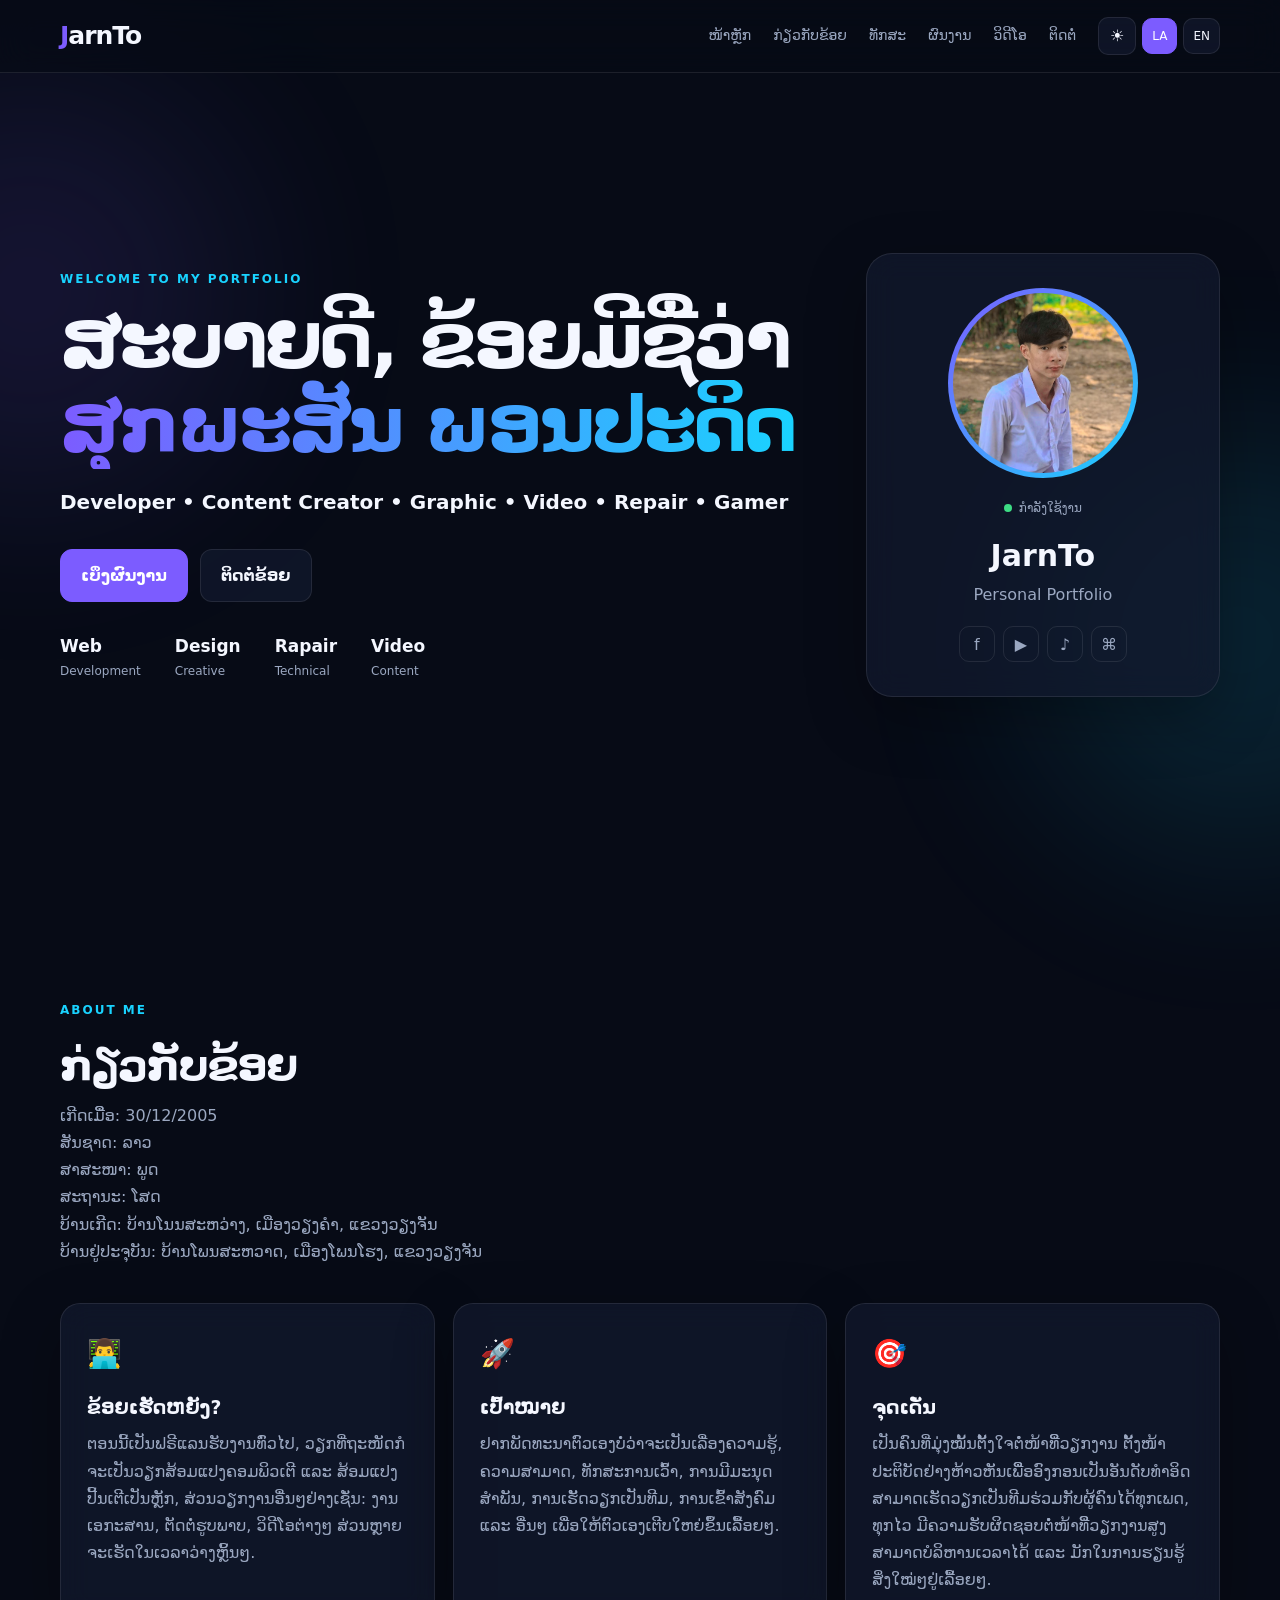
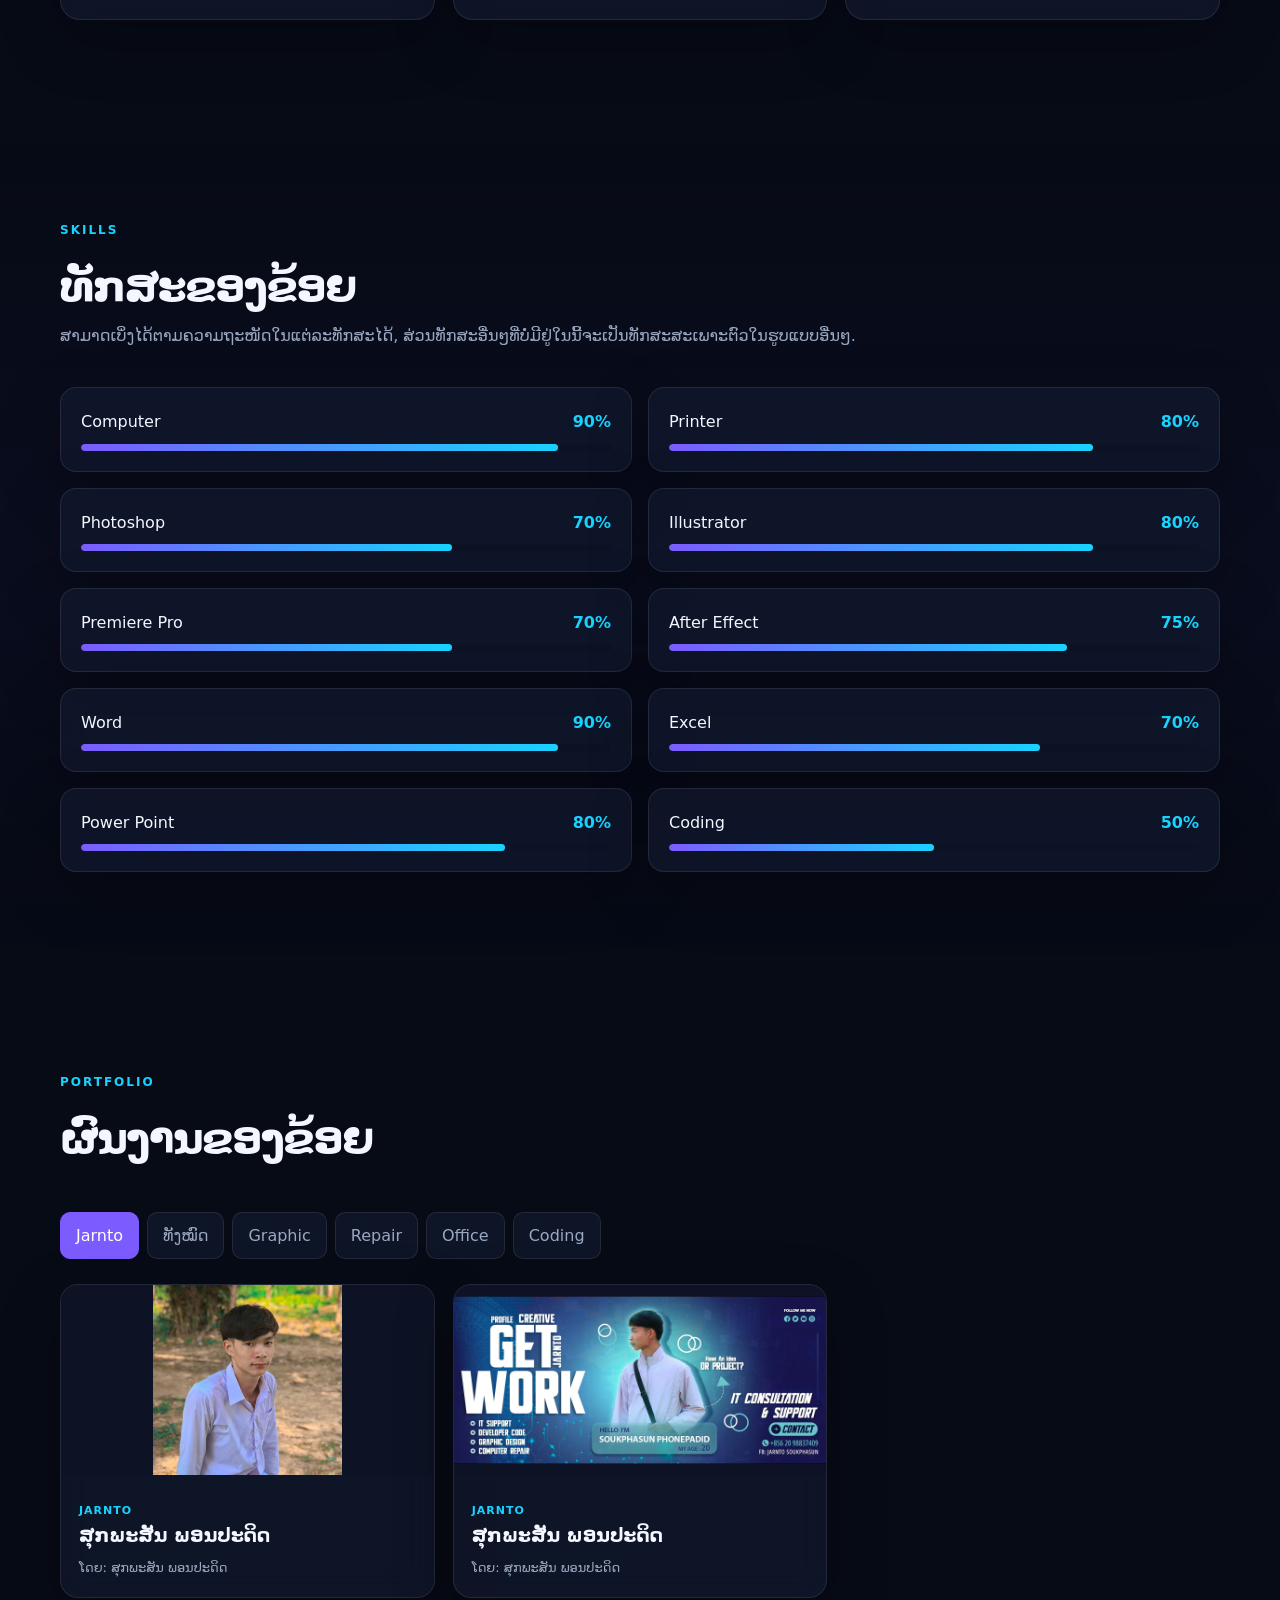
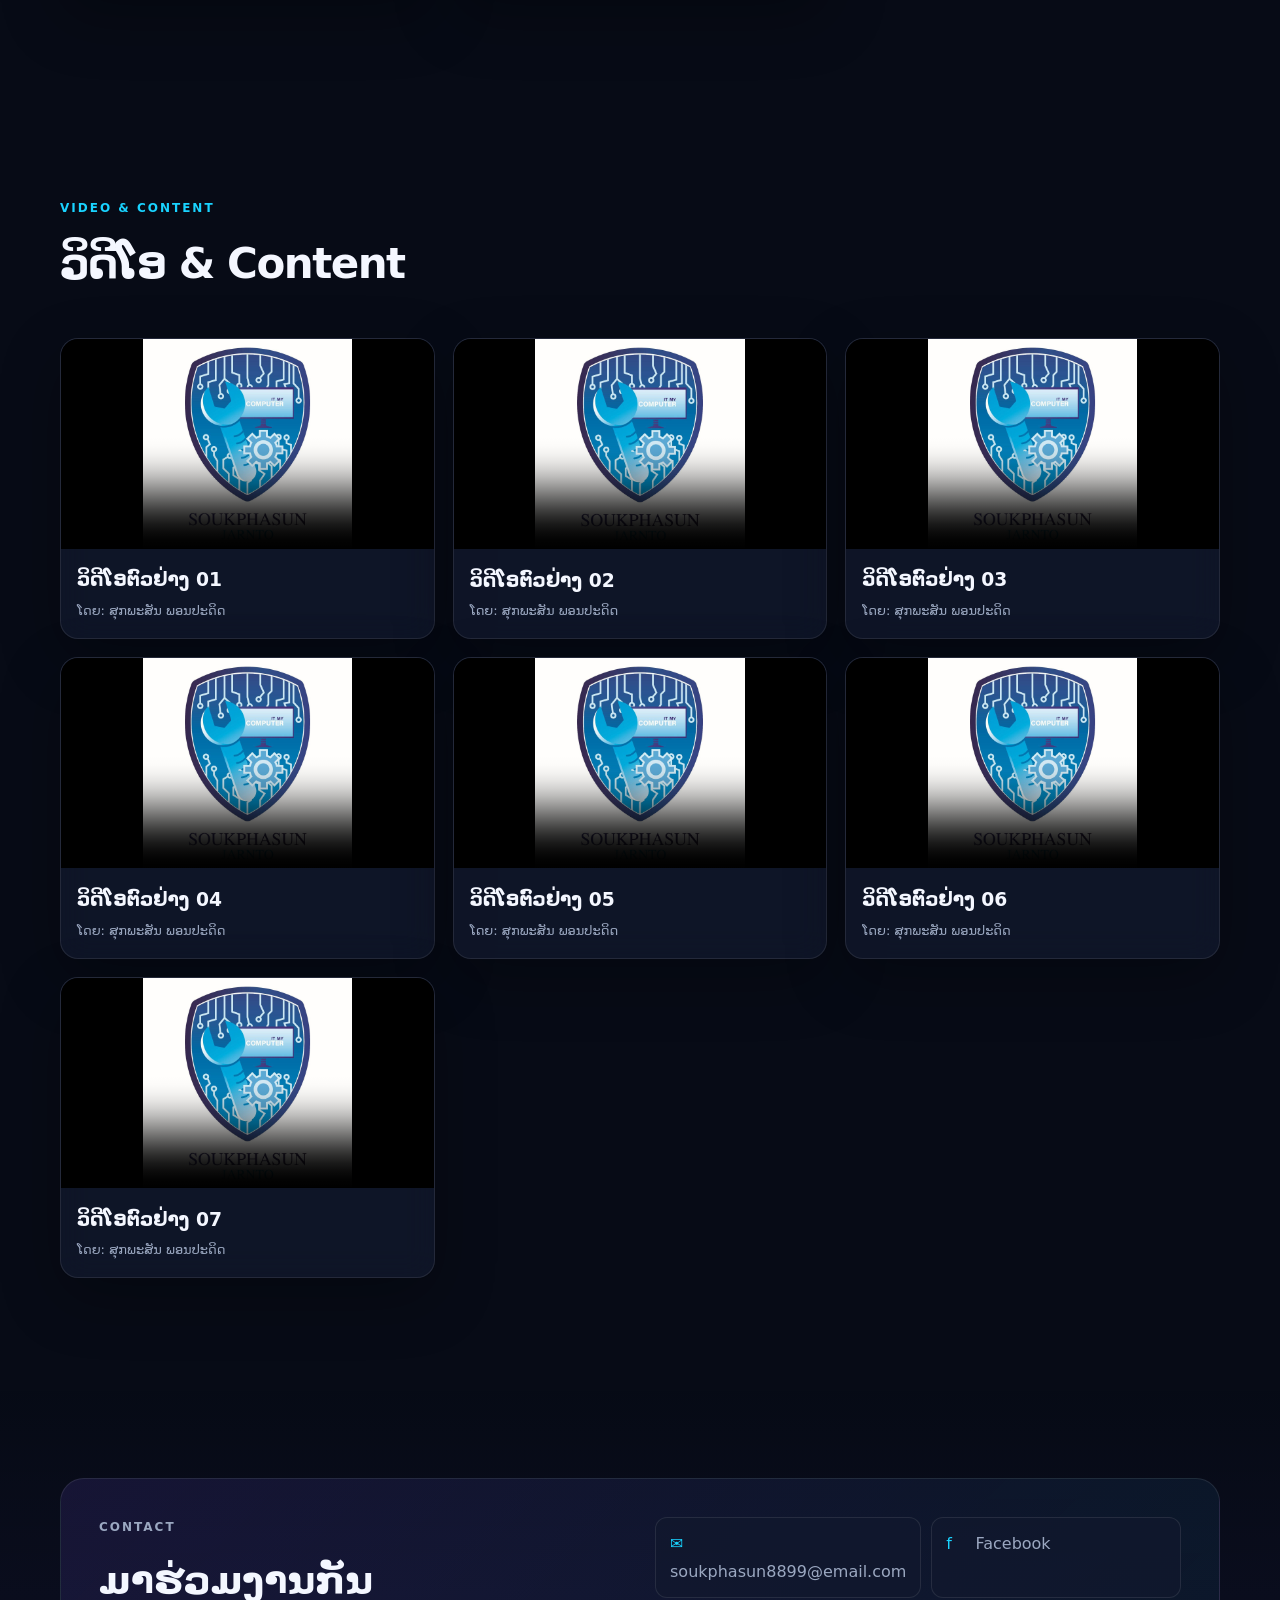
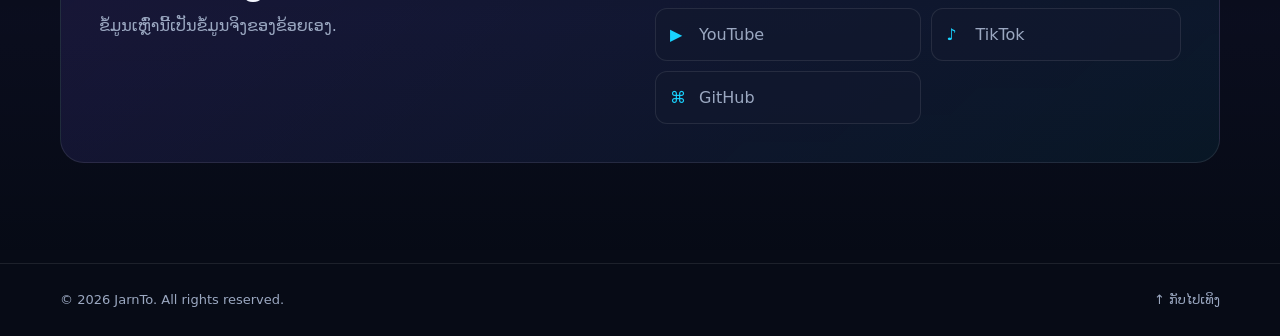
==== commit f9dc9b1a: "update" ====
--- a/index.html
+++ b/index.html
@@ -1,5 +1,7 @@
 <!DOCTYPE html>
-<html lang="lo" data-lang="lo" data-theme="dark"><head>
+<html lang="lo" data-lang="lo" data-theme="dark">
+
+<head>
   <meta charset="UTF-8">
   <meta name="viewport" content="width=device-width, initial-scale=1.0">
   <meta name="description" content="JarnTo Portfolio - ເວັບ Portfolio ສ່ວນຕົວ">
@@ -7,6 +9,7 @@
   <title>JarnTo — Portfolio</title>
   <link rel="stylesheet" href="css/style.css">
 </head>
+
 <body>
   <div class="bg-orb orb-1"></div>
   <div class="bg-orb orb-2"></div>
@@ -38,7 +41,7 @@
           <p class="eyebrow" data-i18n="hero.eyebrow">WELCOME TO MY PORTFOLIO</p>
           <h1 data-i18n="hero.title">ສະບາຍດີ, ຂ້ອຍມີຊື່ວ່າ <br> <span>ສຸກພະສັນ ພອນປະດິດ</span></h1>
           <p class="hero-role" data-i18n="hero.role">Developer • Content Creator • Graphic • Video • Repair • Gamer</p>
-      
+
           <p></p>
           <div class="hero-buttons">
             <a class="btn primary" href="#portfolio" data-i18n="hero.view">ເບິ່ງຜົນງານ</a>
@@ -54,14 +57,16 @@
 
         <div class="hero-card reveal">
           <div class="profile-ring">
-            <img src="images/profile/profile.jpg" alt="JarnTo profile" onerror="this.style.display='none';this.parentElement.classList.add('no-photo')">
+            <img src="images/profile/profile.jpg" alt="JarnTo profile"
+              onerror="this.style.display='none';this.parentElement.classList.add('no-photo')">
             <div class="profile-fallback">J</div>
           </div>
           <div class="availability"><span></span><span data-i18n="hero.available">ກຳລັງໃຊ້ງານ</span></div>
           <h2>JarnTo</h2>
           <p data-i18n="hero.card">Personal Portfolio</p>
           <div class="social-mini">
-            <a href="https://www.facebook.com/jarnto.soukphasun?locale=th_TH" target="_blank" aria-label="Facebook">f</a>
+            <a href="https://www.facebook.com/jarnto.soukphasun?locale=th_TH" target="_blank"
+              aria-label="Facebook">f</a>
             <a href="https://www.youtube.com/@Soukphasun" target="_blank" aria-label="YouTube">▶</a>
             <a href="https://www.tiktok.com/@jarnt0.fps" target="_blank" aria-label="TikTok">♪</a>
             <a href="https://github.com/toto889888" target="_blank" aria-label="GitHub">⌘</a>
@@ -75,23 +80,29 @@
         <div class="section-heading reveal">
           <p class="eyebrow" data-i18n="about.eyebrow">ABOUT ME</p>
           <h2 data-i18n="about.title">ກ່ຽວກັບຂ້ອຍ</h2>
-          <p data-i18n="about.sub">ເກີດເມືີ່ອ: 30/12/2005<br>ສັນຊາດ: ລາວ <br>ສາສະໜາ: ພູດ <br>ສະຖານະ: ໂສດ <br> ບ້ານເກີດ: ບ້ານໂນນສະຫວ່າງ, ເມືອງວຽງຄຳ, ແຂວງວຽງຈັນ <br> ບ້ານຢູ່ປະຈຸບັນ: ບ້ານໂພນສະຫວາດ, ເມືອງໂພນໂຮງ, ແຂວງວຽງຈັນ</p>
+          <p data-i18n="about.sub">ເກີດເມືີ່ອ: 30/12/2005<br>ສັນຊາດ: ລາວ <br>ສາສະໜາ: ພູດ <br>ສະຖານະ: ໂສດ <br> ບ້ານເກີດ:
+            ບ້ານໂນນສະຫວ່າງ, ເມືອງວຽງຄຳ, ແຂວງວຽງຈັນ <br> ບ້ານຢູ່ປະຈຸບັນ: ບ້ານໂພນສະຫວາດ, ເມືອງໂພນໂຮງ, ແຂວງວຽງຈັນ</p>
         </div>
         <div class="about-grid">
           <article class="glass-card reveal">
             <div class="card-icon">👨‍💻</div>
             <h3 data-i18n="about.box1">ຂ້ອຍເຮັດຫຍັງ?</h3>
-            <p data-i18n="about.text1">ຕອນນີ້ເປັນຟຣີແລນຮັບງານທົ່ວໄປ, ວຽກທີ່ຖະໜັດກໍຈະເປັນວຽກສ້ອມແປງຄອມພິວເຕີ ແລະ ສ້ອມແປງປີ້ນເຕີເປັນຫຼັກ, ສ່ວນວຽກງານອື່ນໆຢ່າງເຊັ່ນ: ງານເອກະສານ, ຕັດຕໍ່ຮູບພາບ, ວິດີໂອຕ່າງໆ ສ່ວນຫຼາຍຈະເຮັດໃນເວລາວ່າງຫຼິ້ນໆ.</p>
+            <p data-i18n="about.text1">ຕອນນີ້ເປັນຟຣີແລນຮັບງານທົ່ວໄປ, ວຽກທີ່ຖະໜັດກໍຈະເປັນວຽກສ້ອມແປງຄອມພິວເຕີ ແລະ
+              ສ້ອມແປງປີ້ນເຕີເປັນຫຼັກ, ສ່ວນວຽກງານອື່ນໆຢ່າງເຊັ່ນ: ງານເອກະສານ, ຕັດຕໍ່ຮູບພາບ, ວິດີໂອຕ່າງໆ
+              ສ່ວນຫຼາຍຈະເຮັດໃນເວລາວ່າງຫຼິ້ນໆ.</p>
           </article>
           <article class="glass-card reveal">
             <div class="card-icon">🚀</div>
             <h3 data-i18n="about.box2">ເປົ້າໝາຍ</h3>
-            <p data-i18n="about.text2">ຢາກພັດທະນາຕົວເອງບໍ່ວ່າຈະເປັນເລື່ອງຄວາມຮູ້, ຄວາມສາມາດ, ທັກສະການເວົ້າ, ການມີມະນຸດສຳພັນ, ການເຮັັດວຽກເປັນທີມ, ການເຂົ້າສັງຄົມ ແລະ ອື່ນໆ ເພື່ອໃຫ້ຕົວເອງເຕີບໃຫຍ່ຂຶ້ນເລື້ອຍໆ.</p>
+            <p data-i18n="about.text2">ຢາກພັດທະນາຕົວເອງບໍ່ວ່າຈະເປັນເລື່ອງຄວາມຮູ້, ຄວາມສາມາດ, ທັກສະການເວົ້າ,
+              ການມີມະນຸດສຳພັນ, ການເຮັັດວຽກເປັນທີມ, ການເຂົ້າສັງຄົມ ແລະ ອື່ນໆ ເພື່ອໃຫ້ຕົວເອງເຕີບໃຫຍ່ຂຶ້ນເລື້ອຍໆ.</p>
           </article>
           <article class="glass-card reveal">
             <div class="card-icon">🎯</div>
             <h3 data-i18n="about.box3">ຈຸດເດັ່ນ</h3>
-            <p data-i18n="about.text3">ເປັນຄົນທີ່ມຸ່ງໝັ້ນຕັັ້ງໃຈຕໍໍ່ໜ້າທີີ່ວຽກງານ ຕັັ້ງໜ້າປະຕິບັດຢ່າງຫ້າວຫັນເພືີ່ອອົງກອນເປັນອັນດັບທໍາອິດ ສາມາດເຮັດວຽກເປັນທີມຮ່ວມກັບຜູ້ຄົນໄດ້ທຸກເພດ, ທຸກໄວ ມີຄວາມຮັບຜິດຊອບຕໍໍ່ໜ້າທີີ່ວຽກງານສູງ ສາມາດບໍລິຫານເວລາໄດ້ ແລະ ມັກໃນການຮຽນຮູ້ສິ່ງໃໝ່ໆຢູ່ເລື້ອຍໆ.</p>
+            <p data-i18n="about.text3">ເປັນຄົນທີ່ມຸ່ງໝັ້ນຕັັ້ງໃຈຕໍໍ່ໜ້າທີີ່ວຽກງານ
+              ຕັັ້ງໜ້າປະຕິບັດຢ່າງຫ້າວຫັນເພືີ່ອອົງກອນເປັນອັນດັບທໍາອິດ ສາມາດເຮັດວຽກເປັນທີມຮ່ວມກັບຜູ້ຄົນໄດ້ທຸກເພດ, ທຸກໄວ
+              ມີຄວາມຮັບຜິດຊອບຕໍໍ່ໜ້າທີີ່ວຽກງານສູງ ສາມາດບໍລິຫານເວລາໄດ້ ແລະ ມັກໃນການຮຽນຮູ້ສິ່ງໃໝ່ໆຢູ່ເລື້ອຍໆ.</p>
           </article>
         </div>
       </div>
@@ -102,19 +113,40 @@
         <div class="section-heading reveal">
           <p class="eyebrow" data-i18n="skills.eyebrow">SKILLS</p>
           <h2 data-i18n="skills.title">ທັກສະຂອງຂ້ອຍ</h2>
-          <p data-i18n="skills.sub">ສາມາດເບິ່ງໄດ້ຕາມຄວາມຖະໜັດໃນແຕ່ລະທັກສະໄດ້, ສ່ວນທັກສະອື່ນໆທີ່ບໍ່ມີຢູ່ໃນນີ້ຈະເປັນທັກສະສະເພາະຕົວໃນຮູບແບບອື່ນໆ.</p>
+          <p data-i18n="skills.sub">ສາມາດເບິ່ງໄດ້ຕາມຄວາມຖະໜັດໃນແຕ່ລະທັກສະໄດ້,
+            ສ່ວນທັກສະອື່ນໆທີ່ບໍ່ມີຢູ່ໃນນີ້ຈະເປັນທັກສະສະເພາະຕົວໃນຮູບແບບອື່ນໆ.</p>
         </div>
         <div class="skills-grid">
-          <div class="skill-card reveal"><span>Computer</span><b>90%</b><div class="bar"><i style="width:90%"></i></div></div>
-          <div class="skill-card reveal"><span>Printer</span><b>80%</b><div class="bar"><i style="width:80%"></i></div></div>
-          <div class="skill-card reveal"><span>Photoshop</span><b>70%</b><div class="bar"><i style="width:70%"></i></div></div>
-          <div class="skill-card reveal"><span>Illustrator</span><b>80%</b><div class="bar"><i style="width:80%"></i></div></div>
-          <div class="skill-card reveal"><span>Premiere Pro</span><b>70%</b><div class="bar"><i style="width:70%"></i></div></div>
-          <div class="skill-card reveal"><span>After Effect</span><b>75%</b><div class="bar"><i style="width:75%"></i></div></div>
-          <div class="skill-card reveal"><span>Word</span><b>90%</b><div class="bar"><i style="width:90%"></i></div></div>
-          <div class="skill-card reveal"><span>Excel</span><b>70%</b><div class="bar"><i style="width:70%"></i></div></div>
-          <div class="skill-card reveal"><span>Power Point</span><b>80%</b><div class="bar"><i style="width:80%"></i></div></div>
-          <div class="skill-card reveal"><span>Coding</span><b>50%</b><div class="bar"><i style="width:50%"></i></div></div>
+          <div class="skill-card reveal"><span>Computer</span><b>90%</b>
+            <div class="bar"><i style="width:90%"></i></div>
+          </div>
+          <div class="skill-card reveal"><span>Printer</span><b>80%</b>
+            <div class="bar"><i style="width:80%"></i></div>
+          </div>
+          <div class="skill-card reveal"><span>Photoshop</span><b>70%</b>
+            <div class="bar"><i style="width:70%"></i></div>
+          </div>
+          <div class="skill-card reveal"><span>Illustrator</span><b>80%</b>
+            <div class="bar"><i style="width:80%"></i></div>
+          </div>
+          <div class="skill-card reveal"><span>Premiere Pro</span><b>70%</b>
+            <div class="bar"><i style="width:70%"></i></div>
+          </div>
+          <div class="skill-card reveal"><span>After Effect</span><b>75%</b>
+            <div class="bar"><i style="width:75%"></i></div>
+          </div>
+          <div class="skill-card reveal"><span>Word</span><b>90%</b>
+            <div class="bar"><i style="width:90%"></i></div>
+          </div>
+          <div class="skill-card reveal"><span>Excel</span><b>70%</b>
+            <div class="bar"><i style="width:70%"></i></div>
+          </div>
+          <div class="skill-card reveal"><span>Power Point</span><b>80%</b>
+            <div class="bar"><i style="width:80%"></i></div>
+          </div>
+          <div class="skill-card reveal"><span>Coding</span><b>50%</b>
+            <div class="bar"><i style="width:50%"></i></div>
+          </div>
         </div>
       </div>
     </section>
@@ -124,7 +156,7 @@
         <div class="section-heading reveal">
           <p class="eyebrow" data-i18n="portfolio.eyebrow">PORTFOLIO</p>
           <h2 data-i18n="portfolio.title">ຜົນງານຂອງຂ້ອຍ</h2>
-        
+
         </div>
         <div class="filters" id="projectFilters">
           <button class="filter active" data-filter="jarnto" data-i18n="filter.jarnto">Jarnto</button>
@@ -135,331 +167,435 @@
           <button class="filter" data-filter="coding" data-i18n="filter.coding">Coding</button>
         </div>
         <div class="project-grid" id="projectGrid">
-    <article class="project-card reveal visible" data-id="1">
-      <img class="project-image" src="images/graphics/1.jpg" alt="Poster" onerror="this.src='images/placeholder.svg'">
-      <div class="project-info">
-        <div class="category">graphic</div>
-        <h3>Poster</h3>
-        <p>ໂດຍ: ສຸກພະສັນ ພອນປະດິດ</p>
-      </div>
-    </article>
-    <article class="project-card reveal visible" data-id="2">
-      <img class="project-image" src="images/graphics/2.jpg" alt="Poster" onerror="this.src='images/placeholder.svg'">
-      <div class="project-info">
-        <div class="category">graphic</div>
-        <h3>Poster</h3>
-        <p>ໂດຍ: ສຸກພະສັນ ພອນປະດິດ</p>
-      </div>
-    </article>
-    <article class="project-card reveal visible" data-id="3">
-      <img class="project-image" src="images/graphics/3.jpg" alt="Poster" onerror="this.src='images/placeholder.svg'">
-      <div class="project-info">
-        <div class="category">graphic</div>
-        <h3>Poster</h3>
-        <p>ໂດຍ: ສຸກພະສັນ ພອນປະດິດ</p>
-      </div>
-    </article>
-    <article class="project-card reveal visible" data-id="4">
-      <img class="project-image" src="images/graphics/4.jpg" alt="Poster" onerror="this.src='images/placeholder.svg'">
-      <div class="project-info">
-        <div class="category">graphic</div>
-        <h3>Poster</h3>
-        <p>ໂດຍ: ສຸກພະສັນ ພອນປະດິດ</p>
-      </div>
-    </article>
-    <article class="project-card reveal visible" data-id="5">
-      <img class="project-image" src="images/graphics/5.jpg" alt="Poster" onerror="this.src='images/placeholder.svg'">
-      <div class="project-info">
-        <div class="category">graphic</div>
-        <h3>Poster</h3>
-        <p>ໂດຍ: ສຸກພະສັນ ພອນປະດິດ</p>
-      </div>
-    </article>
-    <article class="project-card reveal visible" data-id="6">
-      <img class="project-image" src="images/graphics/6.jpg" alt="Poster" onerror="this.src='images/placeholder.svg'">
-      <div class="project-info">
-        <div class="category">graphic</div>
-        <h3>Poster</h3>
-        <p>ໂດຍ: ສຸກພະສັນ ພອນປະດິດ</p>
-      </div>
-    </article>
-    <article class="project-card reveal visible" data-id="7">
-      <img class="project-image" src="images/graphics/7.jpg" alt="Poster" onerror="this.src='images/placeholder.svg'">
-      <div class="project-info">
-        <div class="category">graphic</div>
-        <h3>Poster</h3>
-        <p>ໂດຍ: ສຸກພະສັນ ພອນປະດິດ</p>
-      </div>
-    </article>
-    <article class="project-card reveal visible" data-id="8">
-      <img class="project-image" src="images/graphics/8.jpg" alt="Poster" onerror="this.src='images/placeholder.svg'">
-      <div class="project-info">
-        <div class="category">graphic</div>
-        <h3>Poster</h3>
-        <p>ໂດຍ: ສຸກພະສັນ ພອນປະດິດ</p>
-      </div>
-    </article>
-    <article class="project-card reveal visible" data-id="9">
-      <img class="project-image" src="images/graphics/9.jpg" alt="Poster" onerror="this.src='images/placeholder.svg'">
-      <div class="project-info">
-        <div class="category">graphic</div>
-        <h3>Poster</h3>
-        <p>ໂດຍ: ສຸກພະສັນ ພອນປະດິດ</p>
-      </div>
-    </article>
-    <article class="project-card reveal visible" data-id="10">
-      <img class="project-image" src="images/graphics/10.jpg" alt="Poster" onerror="this.src='images/placeholder.svg'">
-      <div class="project-info">
-        <div class="category">graphic</div>
-        <h3>Poster</h3>
-        <p>ໂດຍ: ສຸກພະສັນ ພອນປະດິດ</p>
-      </div>
-    </article>
-    <article class="project-card reveal visible" data-id="11">
-      <img class="project-image" src="images/graphics/11.jpg" alt="Poster" onerror="this.src='images/placeholder.svg'">
-      <div class="project-info">
-        <div class="category">graphic</div>
-        <h3>Poster</h3>
-        <p>ໂດຍ: ສຸກພະສັນ ພອນປະດິດ</p>
-      </div>
-    </article>
-    <article class="project-card reveal visible" data-id="12">
-      <img class="project-image" src="images/graphics/12.jpg" alt="Poster" onerror="this.src='images/placeholder.svg'">
-      <div class="project-info">
-        <div class="category">graphic</div>
-        <h3>Poster</h3>
-        <p>ໂດຍ: ສຸກພະສັນ ພອນປະດິດ</p>
-      </div>
-    </article>
-    <article class="project-card reveal visible" data-id="13">
-      <img class="project-image" src="images/graphics/13.jpg" alt="Poster" onerror="this.src='images/placeholder.svg'">
-      <div class="project-info">
-        <div class="category">graphic</div>
-        <h3>Poster</h3>
-        <p>ໂດຍ: ສຸກພະສັນ ພອນປະດິດ</p>
-      </div>
-    </article>
-    <article class="project-card reveal visible" data-id="14">
-      <img class="project-image" src="images/graphics/14.jpg" alt="Poster" onerror="this.src='images/placeholder.svg'">
-      <div class="project-info">
-        <div class="category">graphic</div>
-        <h3>Poster</h3>
-        <p>ໂດຍ: ສຸກພະສັນ ພອນປະດິດ</p>
-      </div>
-    </article>
-    <article class="project-card reveal visible" data-id="15">
-      <img class="project-image" src="images/graphics/15.jpg" alt="Poster" onerror="this.src='images/placeholder.svg'">
-      <div class="project-info">
-        <div class="category">graphic</div>
-        <h3>Poster</h3>
-        <p>ໂດຍ: ສຸກພະສັນ ພອນປະດິດ</p>
-      </div>
-    </article>
-    <article class="project-card reveal visible" data-id="16">
-      <img class="project-image" src="images/graphics/16.jpg" alt="Poster" onerror="this.src='images/placeholder.svg'">
-      <div class="project-info">
-        <div class="category">graphic</div>
-        <h3>Poster</h3>
-        <p>ໂດຍ: ສຸກພະສັນ ພອນປະດິດ</p>
-      </div>
-    </article>
-    <article class="project-card reveal visible" data-id="17">
-      <img class="project-image" src="images/graphics/17.jpg" alt="Poster" onerror="this.src='images/placeholder.svg'">
-      <div class="project-info">
-        <div class="category">graphic</div>
-        <h3>Poster</h3>
-        <p>ໂດຍ: ສຸກພະສັນ ພອນປະດິດ</p>
-      </div>
-    </article>
-    <article class="project-card reveal visible" data-id="18">
-      <img class="project-image" src="images/graphics/18.jpg" alt="Poster" onerror="this.src='images/placeholder.svg'">
-      <div class="project-info">
-        <div class="category">graphic</div>
-        <h3>Poster</h3>
-        <p>ໂດຍ: ສຸກພະສັນ ພອນປະດິດ</p>
-      </div>
-    </article>
-    <article class="project-card reveal visible" data-id="19">
-      <img class="project-image" src="images/graphics/19.jpg" alt="Poster" onerror="this.src='images/placeholder.svg'">
-      <div class="project-info">
-        <div class="category">graphic</div>
-        <h3>Poster</h3>
-        <p>ໂດຍ: ສຸກພະສັນ ພອນປະດິດ</p>
-      </div>
-    </article>
-    <article class="project-card reveal visible" data-id="20">
-      <img class="project-image" src="images/graphics/20.jpg" alt="Poster" onerror="this.src='images/placeholder.svg'">
-      <div class="project-info">
-        <div class="category">graphic</div>
-        <h3>Poster</h3>
-        <p>ໂດຍ: ສຸກພະສັນ ພອນປະດິດ</p>
-      </div>
-    </article>
-    <article class="project-card reveal visible" data-id="21">
-      <img class="project-image" src="images/graphics/23.jpg" alt="Poster" onerror="this.src='images/placeholder.svg'">
-      <div class="project-info">
-        <div class="category">graphic</div>
-        <h3>Poster</h3>
-        <p>ໂດຍ: ສຸກພະສັນ ພອນປະດິດ</p>
-      </div>
-    </article>
-    <article class="project-card reveal visible" data-id="22">
-      <img class="project-image" src="images/repairs/12.jpg" alt="ສົ່ງສິນຄ້າ" onerror="this.src='images/placeholder.svg'">
-      <div class="project-info">
-        <div class="category">rapair</div>
-        <h3>ສົ່ງສິນຄ້າ</h3>
-        <p>ໂດຍ: ສຸກພະສັນ ພອນປະດິດ</p>
-      </div>
-    </article>
-    <article class="project-card reveal visible" data-id="23">
-      <img class="project-image" src="images/repairs/11.jpg" alt="ສ້ອມແປງປີ້ນເຕີ່" onerror="this.src='images/placeholder.svg'">
-      <div class="project-info">
-        <div class="category">rapair</div>
-        <h3>ສ້ອມແປງປີ້ນເຕີ່</h3>
-        <p>ໂດຍ: ສຸກພະສັນ ພອນປະດິດ</p>
-      </div>
-    </article>
-    <article class="project-card reveal visible" data-id="24">
-      <img class="project-image" src="images/repairs/1.jpg" alt="ສ້ອມແປງປີ້ນເຕີ່" onerror="this.src='images/placeholder.svg'">
-      <div class="project-info">
-        <div class="category">rapair</div>
-        <h3>ສ້ອມແປງປີ້ນເຕີ່</h3>
-        <p>ໂດຍ: ສຸກພະສັນ ພອນປະດິດ</p>
-      </div>
-    </article>
-    <article class="project-card reveal visible" data-id="25">
-      <img class="project-image" src="images/repairs/2.jpg" alt="ສ້ອມແປງປີ້ນເຕີ່" onerror="this.src='images/placeholder.svg'">
-      <div class="project-info">
-        <div class="category">rapair</div>
-        <h3>ສ້ອມແປງປີ້ນເຕີ່</h3>
-        <p>ໂດຍ: ສຸກພະສັນ ພອນປະດິດ</p>
-      </div>
-    </article>
-    <article class="project-card reveal visible" data-id="26">
-      <img class="project-image" src="images/repairs/4.jpg" alt="ສ້ອມແປງຄອມພິວເຕີ" onerror="this.src='images/placeholder.svg'">
-      <div class="project-info">
-        <div class="category">rapair</div>
-        <h3>ສ້ອມແປງຄອມພິວເຕີ</h3>
-        <p>ໂດຍ: ສຸກພະສັນ ພອນປະດິດ</p>
-      </div>
-    </article>
-    <article class="project-card reveal visible" data-id="27">
-      <img class="project-image" src="images/repairs/5.jpg" alt="ສ້ອມແປງຄອມພິວເຕີ" onerror="this.src='images/placeholder.svg'">
-      <div class="project-info">
-        <div class="category">rapair</div>
-        <h3>ສ້ອມແປງຄອມພິວເຕີ</h3>
-        <p>ໂດຍ: ສຸກພະສັນ ພອນປະດິດ</p>
-      </div>
-    </article>
-    <article class="project-card reveal visible" data-id="28">
-      <img class="project-image" src="images/offices/1.jpg" alt=" ງານເອກະສານ" onerror="this.src='images/placeholder.svg'">
-      <div class="project-info">
-        <div class="category">office</div>
-        <h3> ງານເອກະສານ</h3>
-        <p>ໂດຍ: ສຸກພະສັນ ພອນປະດິດ</p>
-      </div>
-    </article>
-    <article class="project-card reveal visible" data-id="29">
-      <img class="project-image" src="images/offices/2.jpg" alt=" ງານເອກະສານ" onerror="this.src='images/placeholder.svg'">
-      <div class="project-info">
-        <div class="category">office</div>
-        <h3> ງານເອກະສານ</h3>
-        <p>ໂດຍ: ສຸກພະສັນ ພອນປະດິດ</p>
-      </div>
-    </article>
-    <article class="project-card reveal visible" data-id="30">
-      <img class="project-image" src="images/offices/3.jpg" alt=" ງານເອກະສານ" onerror="this.src='images/placeholder.svg'">
-      <div class="project-info">
-        <div class="category">office</div>
-        <h3> ງານເອກະສານ</h3>
-        <p>ໂດຍ: ສຸກພະສັນ ພອນປະດິດ</p>
-      </div>
-    </article>
-    <article class="project-card reveal visible" data-id="31">
-      <img class="project-image" src="images/offices/4.jpg" alt=" ງານເອກະສານ" onerror="this.src='images/placeholder.svg'">
-      <div class="project-info">
-        <div class="category">office</div>
-        <h3> ງານເອກະສານ</h3>
-        <p>ໂດຍ: ສຸກພະສັນ ພອນປະດິດ</p>
-      </div>
-    </article>
-    <article class="project-card reveal visible" data-id="32">
-      <img class="project-image" src="images/offices/5.jpg" alt=" ງານເອກະສານ" onerror="this.src='images/placeholder.svg'">
-      <div class="project-info">
-        <div class="category">office</div>
-        <h3> ງານເອກະສານ</h3>
-        <p>ໂດຍ: ສຸກພະສັນ ພອນປະດິດ</p>
-      </div>
-    </article>
-    <article class="project-card reveal visible" data-id="33">
-      <img class="project-image" src="images/codings/1.jpg" alt="ການອອກແບບໂປຣແກຣມ" onerror="this.src='images/placeholder.svg'">
-      <div class="project-info">
-        <div class="category">coding</div>
-        <h3>ການອອກແບບໂປຣແກຣມ</h3>
-        <p>ໂດຍ: ສຸກພະສັນ ພອນປະດິດ</p>
-      </div>
-    </article>
-    <article class="project-card reveal visible" data-id="34">
-      <img class="project-image" src="images/codings/2.jpg" alt="ການອອກແບບໂປຣແກຣມ" onerror="this.src='images/placeholder.svg'">
-      <div class="project-info">
-        <div class="category">coding</div>
-        <h3>ການອອກແບບໂປຣແກຣມ</h3>
-        <p>ໂດຍ: ສຸກພະສັນ ພອນປະດິດ</p>
-      </div>
-    </article>
-    <article class="project-card reveal visible" data-id="35">
-      <img class="project-image" src="images/codings/3.jpg" alt="ການອອກແບບໂປຣແກຣມ" onerror="this.src='images/placeholder.svg'">
-      <div class="project-info">
-        <div class="category">coding</div>
-        <h3>ການອອກແບບໂປຣແກຣມ</h3>
-        <p>ໂດຍ: ສຸກພະສັນ ພອນປະດິດ</p>
-      </div>
-    </article>
-    <article class="project-card reveal visible" data-id="36">
-      <img class="project-image" src="images/codings/4.jpg" alt="ການອອກແບບໂປຣແກຣມ" onerror="this.src='images/placeholder.svg'">
-      <div class="project-info">
-        <div class="category">coding</div>
-        <h3>ການອອກແບບໂປຣແກຣມ</h3>
-        <p>ໂດຍ: ສຸກພະສັນ ພອນປະດິດ</p>
-      </div>
-    </article>
-    <article class="project-card reveal visible" data-id="37">
-      <img class="project-image" src="images/codings/5.jpg" alt="ການອອກແບບໂປຣແກຣມ" onerror="this.src='images/placeholder.svg'">
-      <div class="project-info">
-        <div class="category">coding</div>
-        <h3>ການອອກແບບໂປຣແກຣມ</h3>
-        <p>ໂດຍ: ສຸກພະສັນ ພອນປະດິດ</p>
-      </div>
-    </article>
-    <article class="project-card reveal visible" data-id="40">
-      <img class="project-image" src="images/profile/profile.jpg" alt="ສຸກພະສັນ ພອນປະດິດ" onerror="this.src='images/placeholder.svg'">
-      <div class="project-info">
-        <div class="category">video</div>
-        <h3>ສຸກພະສັນ ພອນປະດິດ</h3>
-        <p>ໂດຍ: ສຸກພະສັນ ພອນປະດິດ</p>
-      </div>
-    </article>
-    <article class="project-card reveal visible" data-id="41">
-      <img class="project-image" src="images/profile/cover.jpg" alt="ສຸກພະສັນ ພອນປະດິດ" onerror="this.src='images/placeholder.svg'">
-      <div class="project-info">
-        <div class="category">video</div>
-        <h3>ສຸກພະສັນ ພອນປະດິດ</h3>
-        <p>ໂດຍ: ສຸກພະສັນ ພອນປະດິດ</p>
-      </div>
-    </article></div>
+          <article class="project-card reveal visible" data-id="1">
+            <img class="project-image" src="images/graphics/1.jpg" alt="Poster"
+              onerror="this.src='images/placeholder.svg'">
+            <div class="project-info">
+              <div class="category">graphic</div>
+              <h3>Poster</h3>
+              <p>ໂດຍ: ສຸກພະສັນ ພອນປະດິດ</p>
+            </div>
+          </article>
+          <article class="project-card reveal visible" data-id="2">
+            <img class="project-image" src="images/graphics/2.jpg" alt="Poster"
+              onerror="this.src='images/placeholder.svg'">
+            <div class="project-info">
+              <div class="category">graphic</div>
+              <h3>Poster</h3>
+              <p>ໂດຍ: ສຸກພະສັນ ພອນປະດິດ</p>
+            </div>
+          </article>
+          <article class="project-card reveal visible" data-id="3">
+            <img class="project-image" src="images/graphics/3.jpg" alt="Poster"
+              onerror="this.src='images/placeholder.svg'">
+            <div class="project-info">
+              <div class="category">graphic</div>
+              <h3>Poster</h3>
+              <p>ໂດຍ: ສຸກພະສັນ ພອນປະດິດ</p>
+            </div>
+          </article>
+          <article class="project-card reveal visible" data-id="4">
+            <img class="project-image" src="images/graphics/4.jpg" alt="Poster"
+              onerror="this.src='images/placeholder.svg'">
+            <div class="project-info">
+              <div class="category">graphic</div>
+              <h3>Poster</h3>
+              <p>ໂດຍ: ສຸກພະສັນ ພອນປະດິດ</p>
+            </div>
+          </article>
+          <article class="project-card reveal visible" data-id="5">
+            <img class="project-image" src="images/graphics/5.jpg" alt="Poster"
+              onerror="this.src='images/placeholder.svg'">
+            <div class="project-info">
+              <div class="category">graphic</div>
+              <h3>Poster</h3>
+              <p>ໂດຍ: ສຸກພະສັນ ພອນປະດິດ</p>
+            </div>
+          </article>
+          <article class="project-card reveal visible" data-id="6">
+            <img class="project-image" src="images/graphics/6.jpg" alt="Poster"
+              onerror="this.src='images/placeholder.svg'">
+            <div class="project-info">
+              <div class="category">graphic</div>
+              <h3>Poster</h3>
+              <p>ໂດຍ: ສຸກພະສັນ ພອນປະດິດ</p>
+            </div>
+          </article>
+          <article class="project-card reveal visible" data-id="7">
+            <img class="project-image" src="images/graphics/7.jpg" alt="Poster"
+              onerror="this.src='images/placeholder.svg'">
+            <div class="project-info">
+              <div class="category">graphic</div>
+              <h3>Poster</h3>
+              <p>ໂດຍ: ສຸກພະສັນ ພອນປະດິດ</p>
+            </div>
+          </article>
+          <article class="project-card reveal visible" data-id="8">
+            <img class="project-image" src="images/graphics/8.jpg" alt="Poster"
+              onerror="this.src='images/placeholder.svg'">
+            <div class="project-info">
+              <div class="category">graphic</div>
+              <h3>Poster</h3>
+              <p>ໂດຍ: ສຸກພະສັນ ພອນປະດິດ</p>
+            </div>
+          </article>
+          <article class="project-card reveal visible" data-id="9">
+            <img class="project-image" src="images/graphics/9.jpg" alt="Poster"
+              onerror="this.src='images/placeholder.svg'">
+            <div class="project-info">
+              <div class="category">graphic</div>
+              <h3>Poster</h3>
+              <p>ໂດຍ: ສຸກພະສັນ ພອນປະດິດ</p>
+            </div>
+          </article>
+          <article class="project-card reveal visible" data-id="10">
+            <img class="project-image" src="images/graphics/10.jpg" alt="Poster"
+              onerror="this.src='images/placeholder.svg'">
+            <div class="project-info">
+              <div class="category">graphic</div>
+              <h3>Poster</h3>
+              <p>ໂດຍ: ສຸກພະສັນ ພອນປະດິດ</p>
+            </div>
+          </article>
+          <article class="project-card reveal visible" data-id="11">
+            <img class="project-image" src="images/graphics/11.jpg" alt="Poster"
+              onerror="this.src='images/placeholder.svg'">
+            <div class="project-info">
+              <div class="category">graphic</div>
+              <h3>Poster</h3>
+              <p>ໂດຍ: ສຸກພະສັນ ພອນປະດິດ</p>
+            </div>
+          </article>
+          <article class="project-card reveal visible" data-id="12">
+            <img class="project-image" src="images/graphics/12.jpg" alt="Poster"
+              onerror="this.src='images/placeholder.svg'">
+            <div class="project-info">
+              <div class="category">graphic</div>
+              <h3>Poster</h3>
+              <p>ໂດຍ: ສຸກພະສັນ ພອນປະດິດ</p>
+            </div>
+          </article>
+          <article class="project-card reveal visible" data-id="13">
+            <img class="project-image" src="images/graphics/13.jpg" alt="Poster"
+              onerror="this.src='images/placeholder.svg'">
+            <div class="project-info">
+              <div class="category">graphic</div>
+              <h3>Poster</h3>
+              <p>ໂດຍ: ສຸກພະສັນ ພອນປະດິດ</p>
+            </div>
+          </article>
+          <article class="project-card reveal visible" data-id="14">
+            <img class="project-image" src="images/graphics/14.jpg" alt="Poster"
+              onerror="this.src='images/placeholder.svg'">
+            <div class="project-info">
+              <div class="category">graphic</div>
+              <h3>Poster</h3>
+              <p>ໂດຍ: ສຸກພະສັນ ພອນປະດິດ</p>
+            </div>
+          </article>
+          <article class="project-card reveal visible" data-id="15">
+            <img class="project-image" src="images/graphics/15.jpg" alt="Poster"
+              onerror="this.src='images/placeholder.svg'">
+            <div class="project-info">
+              <div class="category">graphic</div>
+              <h3>Poster</h3>
+              <p>ໂດຍ: ສຸກພະສັນ ພອນປະດິດ</p>
+            </div>
+          </article>
+          <article class="project-card reveal visible" data-id="16">
+            <img class="project-image" src="images/graphics/16.jpg" alt="Poster"
+              onerror="this.src='images/placeholder.svg'">
+            <div class="project-info">
+              <div class="category">graphic</div>
+              <h3>Poster</h3>
+              <p>ໂດຍ: ສຸກພະສັນ ພອນປະດິດ</p>
+            </div>
+          </article>
+          <article class="project-card reveal visible" data-id="17">
+            <img class="project-image" src="images/graphics/17.jpg" alt="Poster"
+              onerror="this.src='images/placeholder.svg'">
+            <div class="project-info">
+              <div class="category">graphic</div>
+              <h3>Poster</h3>
+              <p>ໂດຍ: ສຸກພະສັນ ພອນປະດິດ</p>
+            </div>
+          </article>
+          <article class="project-card reveal visible" data-id="18">
+            <img class="project-image" src="images/graphics/18.jpg" alt="Poster"
+              onerror="this.src='images/placeholder.svg'">
+            <div class="project-info">
+              <div class="category">graphic</div>
+              <h3>Poster</h3>
+              <p>ໂດຍ: ສຸກພະສັນ ພອນປະດິດ</p>
+            </div>
+          </article>
+          <article class="project-card reveal visible" data-id="19">
+            <img class="project-image" src="images/graphics/19.jpg" alt="Poster"
+              onerror="this.src='images/placeholder.svg'">
+            <div class="project-info">
+              <div class="category">graphic</div>
+              <h3>Poster</h3>
+              <p>ໂດຍ: ສຸກພະສັນ ພອນປະດິດ</p>
+            </div>
+          </article>
+          <article class="project-card reveal visible" data-id="20">
+            <img class="project-image" src="images/graphics/20.jpg" alt="Poster"
+              onerror="this.src='images/placeholder.svg'">
+            <div class="project-info">
+              <div class="category">graphic</div>
+              <h3>Poster</h3>
+              <p>ໂດຍ: ສຸກພະສັນ ພອນປະດິດ</p>
+            </div>
+          </article>
+          <article class="project-card reveal visible" data-id="21">
+            <img class="project-image" src="images/graphics/23.jpg" alt="Poster"
+              onerror="this.src='images/placeholder.svg'">
+            <div class="project-info">
+              <div class="category">graphic</div>
+              <h3>Poster</h3>
+              <p>ໂດຍ: ສຸກພະສັນ ພອນປະດິດ</p>
+            </div>
+          </article>
+          <article class="project-card reveal visible" data-id="22">
+            <img class="project-image" src="images/repairs/12.jpg" alt="ສົ່ງສິນຄ້າ"
+              onerror="this.src='images/placeholder.svg'">
+            <div class="project-info">
+              <div class="category">rapair</div>
+              <h3>ສົ່ງສິນຄ້າ</h3>
+              <p>ໂດຍ: ສຸກພະສັນ ພອນປະດິດ</p>
+            </div>
+          </article>
+          <article class="project-card reveal visible" data-id="23">
+            <img class="project-image" src="images/repairs/11.jpg" alt="ສ້ອມແປງປີ້ນເຕີ່"
+              onerror="this.src='images/placeholder.svg'">
+            <div class="project-info">
+              <div class="category">rapair</div>
+              <h3>ສ້ອມແປງປີ້ນເຕີ່</h3>
+              <p>ໂດຍ: ສຸກພະສັນ ພອນປະດິດ</p>
+            </div>
+          </article>
+          <article class="project-card reveal visible" data-id="24">
+            <img class="project-image" src="images/repairs/1.jpg" alt="ສ້ອມແປງປີ້ນເຕີ່"
+              onerror="this.src='images/placeholder.svg'">
+            <div class="project-info">
+              <div class="category">rapair</div>
+              <h3>ສ້ອມແປງປີ້ນເຕີ່</h3>
+              <p>ໂດຍ: ສຸກພະສັນ ພອນປະດິດ</p>
+            </div>
+          </article>
+          <article class="project-card reveal visible" data-id="25">
+            <img class="project-image" src="images/repairs/2.jpg" alt="ສ້ອມແປງປີ້ນເຕີ່"
+              onerror="this.src='images/placeholder.svg'">
+            <div class="project-info">
+              <div class="category">rapair</div>
+              <h3>ສ້ອມແປງປີ້ນເຕີ່</h3>
+              <p>ໂດຍ: ສຸກພະສັນ ພອນປະດິດ</p>
+            </div>
+          </article>
+          <article class="project-card reveal visible" data-id="26">
+            <img class="project-image" src="images/repairs/4.jpg" alt="ສ້ອມແປງຄອມພິວເຕີ"
+              onerror="this.src='images/placeholder.svg'">
+            <div class="project-info">
+              <div class="category">rapair</div>
+              <h3>ສ້ອມແປງຄອມພິວເຕີ</h3>
+              <p>ໂດຍ: ສຸກພະສັນ ພອນປະດິດ</p>
+            </div>
+          </article>
+          <article class="project-card reveal visible" data-id="27">
+            <img class="project-image" src="images/repairs/5.jpg" alt="ສ້ອມແປງຄອມພິວເຕີ"
+              onerror="this.src='images/placeholder.svg'">
+            <div class="project-info">
+              <div class="category">rapair</div>
+              <h3>ສ້ອມແປງຄອມພິວເຕີ</h3>
+              <p>ໂດຍ: ສຸກພະສັນ ພອນປະດິດ</p>
+            </div>
+          </article>
+          <article class="project-card reveal visible" data-id="28">
+            <img class="project-image" src="images/offices/1.jpg" alt=" ງານເອກະສານ"
+              onerror="this.src='images/placeholder.svg'">
+            <div class="project-info">
+              <div class="category">office</div>
+              <h3> ງານເອກະສານ</h3>
+              <p>ໂດຍ: ສຸກພະສັນ ພອນປະດິດ</p>
+            </div>
+          </article>
+          <article class="project-card reveal visible" data-id="29">
+            <img class="project-image" src="images/offices/2.jpg" alt=" ງານເອກະສານ"
+              onerror="this.src='images/placeholder.svg'">
+            <div class="project-info">
+              <div class="category">office</div>
+              <h3> ງານເອກະສານ</h3>
+              <p>ໂດຍ: ສຸກພະສັນ ພອນປະດິດ</p>
+            </div>
+          </article>
+          <article class="project-card reveal visible" data-id="30">
+            <img class="project-image" src="images/offices/3.jpg" alt=" ງານເອກະສານ"
+              onerror="this.src='images/placeholder.svg'">
+            <div class="project-info">
+              <div class="category">office</div>
+              <h3> ງານເອກະສານ</h3>
+              <p>ໂດຍ: ສຸກພະສັນ ພອນປະດິດ</p>
+            </div>
+          </article>
+          <article class="project-card reveal visible" data-id="31">
+            <img class="project-image" src="images/offices/4.jpg" alt=" ງານເອກະສານ"
+              onerror="this.src='images/placeholder.svg'">
+            <div class="project-info">
+              <div class="category">office</div>
+              <h3> ງານເອກະສານ</h3>
+              <p>ໂດຍ: ສຸກພະສັນ ພອນປະດິດ</p>
+            </div>
+          </article>
+          <article class="project-card reveal visible" data-id="32">
+            <img class="project-image" src="images/offices/5.jpg" alt=" ງານເອກະສານ"
+              onerror="this.src='images/placeholder.svg'">
+            <div class="project-info">
+              <div class="category">office</div>
+              <h3> ງານເອກະສານ</h3>
+              <p>ໂດຍ: ສຸກພະສັນ ພອນປະດິດ</p>
+            </div>
+          </article>
+          <article class="project-card reveal visible" data-id="33">
+            <img class="project-image" src="images/codings/1.jpg" alt="ການອອກແບບໂປຣແກຣມ"
+              onerror="this.src='images/placeholder.svg'">
+            <div class="project-info">
+              <div class="category">coding</div>
+              <h3>ການອອກແບບໂປຣແກຣມ</h3>
+              <p>ໂດຍ: ສຸກພະສັນ ພອນປະດິດ</p>
+            </div>
+          </article>
+          <article class="project-card reveal visible" data-id="34">
+            <img class="project-image" src="images/codings/2.jpg" alt="ການອອກແບບໂປຣແກຣມ"
+              onerror="this.src='images/placeholder.svg'">
+            <div class="project-info">
+              <div class="category">coding</div>
+              <h3>ການອອກແບບໂປຣແກຣມ</h3>
+              <p>ໂດຍ: ສຸກພະສັນ ພອນປະດິດ</p>
+            </div>
+          </article>
+          <article class="project-card reveal visible" data-id="35">
+            <img class="project-image" src="images/codings/3.jpg" alt="ການອອກແບບໂປຣແກຣມ"
+              onerror="this.src='images/placeholder.svg'">
+            <div class="project-info">
+              <div class="category">coding</div>
+              <h3>ການອອກແບບໂປຣແກຣມ</h3>
+              <p>ໂດຍ: ສຸກພະສັນ ພອນປະດິດ</p>
+            </div>
+          </article>
+          <article class="project-card reveal visible" data-id="36">
+            <img class="project-image" src="images/codings/4.jpg" alt="ການອອກແບບໂປຣແກຣມ"
+              onerror="this.src='images/placeholder.svg'">
+            <div class="project-info">
+              <div class="category">coding</div>
+              <h3>ການອອກແບບໂປຣແກຣມ</h3>
+              <p>ໂດຍ: ສຸກພະສັນ ພອນປະດິດ</p>
+            </div>
+          </article>
+          <article class="project-card reveal visible" data-id="37">
+            <img class="project-image" src="images/codings/5.jpg" alt="ການອອກແບບໂປຣແກຣມ"
+              onerror="this.src='images/placeholder.svg'">
+            <div class="project-info">
+              <div class="category">coding</div>
+              <h3>ການອອກແບບໂປຣແກຣມ</h3>
+              <p>ໂດຍ: ສຸກພະສັນ ພອນປະດິດ</p>
+            </div>
+          </article>
+          <article class="project-card reveal visible" data-id="40">
+            <img class="project-image" src="images/profile/profile.jpg" alt="ສຸກພະສັນ ພອນປະດິດ"
+              onerror="this.src='images/placeholder.svg'">
+            <div class="project-info">
+              <div class="category">video</div>
+              <h3>ສຸກພະສັນ ພອນປະດິດ</h3>
+              <p>ໂດຍ: ສຸກພະສັນ ພອນປະດິດ</p>
+            </div>
+          </article>
+          <article class="project-card reveal visible" data-id="41">
+            <img class="project-image" src="images/profile/cover.jpg" alt="ສຸກພະສັນ ພອນປະດິດ"
+              onerror="this.src='images/placeholder.svg'">
+            <div class="project-info">
+              <div class="category">video</div>
+              <h3>ສຸກພະສັນ ພອນປະດິດ</h3>
+              <p>ໂດຍ: ສຸກພະສັນ ພອນປະດິດ</p>
+            </div>
+          </article>
+        </div>
       </div>
     </section>
 
-    
+
 
     <section class="section" id="videos">
       <div class="container">
         <div class="section-heading reveal visible">
           <p class="eyebrow" data-i18n="videos.eyebrow">VIDEO &amp; CONTENT</p>
           <h2 data-i18n="videos.title">ວິດີໂອ &amp; Content</h2>
-     
-        </div>
-        <div class="video-grid" id="videoGrid"><article class="video-card reveal visible"><video controls="" preload="metadata" poster="images/profile/logo.jpg"><source src="videos/1.mp4" type="video/mp4"></video><div class="video-info"><h3>ວິດີໂອຕົວຢ່າງ 01</h3><p>ໂດຍ: ສຸກພະສັນ ພອນປະດິດ</p></div></article><article class="video-card reveal visible"><video controls="" preload="metadata" poster="images/profile/logo.jpg"><source src="videos/2.mp4" type="video/mp4"></video><div class="video-info"><h3>ວິດີໂອຕົວຢ່າງ 02</h3><p>ໂດຍ: ສຸກພະສັນ ພອນປະດິດ</p></div></article><article class="video-card reveal visible"><video controls="" preload="metadata" poster="images/profile/logo.jpg"><source src="videos/3.mp4" type="video/mp4"></video><div class="video-info"><h3>ວິດີໂອຕົວຢ່າງ 03</h3><p>ໂດຍ: ສຸກພະສັນ ພອນປະດິດ</p></div></article><article class="video-card reveal visible"><video controls="" preload="metadata" poster="images/profile/logo.jpg"><source src="videos/4.mp4" type="video/mp4"></video><div class="video-info"><h3>ວິດີໂອຕົວຢ່າງ 04</h3><p>ໂດຍ: ສຸກພະສັນ ພອນປະດິດ</p></div></article><article class="video-card reveal visible"><video controls="" preload="metadata" poster="images/profile/logo.jpg"><source src="videos/5.mp4" type="video/mp4"></video><div class="video-info"><h3>ວິດີໂອຕົວຢ່າງ 05</h3><p>ໂດຍ: ສຸກພະສັນ ພອນປະດິດ</p></div></article><article class="video-card reveal visible"><video controls="" preload="metadata" poster="images/profile/logo.jpg"><source src="videos/6.mp4" type="video/mp4"></video><div class="video-info"><h3>ວິດີໂອຕົວຢ່າງ 06</h3><p>ໂດຍ: ສຸກພະສັນ ພອນປະດິດ</p></div></article></div>
+
+        </div>
+        <div class="video-grid" id="videoGrid">
+          <article class="video-card reveal visible"><video controls="" preload="metadata"
+              poster="images/profile/logo.jpg">
+              <source src="videos/1.mp4" type="video/mp4">
+            </video>
+            <div class="video-info">
+              <h3>ວິດີໂອຕົວຢ່າງ 01</h3>
+              <p>ໂດຍ: ສຸກພະສັນ ພອນປະດິດ</p>
+            </div>
+          </article>
+          <article class="video-card reveal visible"><video controls="" preload="metadata"
+              poster="images/profile/logo.jpg">
+              <source src="videos/2.mp4" type="video/mp4">
+            </video>
+            <div class="video-info">
+              <h3>ວິດີໂອຕົວຢ່າງ 02</h3>
+              <p>ໂດຍ: ສຸກພະສັນ ພອນປະດິດ</p>
+            </div>
+          </article>
+          <article class="video-card reveal visible"><video controls="" preload="metadata"
+              poster="images/profile/logo.jpg">
+              <source src="videos/3.mp4" type="video/mp4">
+            </video>
+            <div class="video-info">
+              <h3>ວິດີໂອຕົວຢ່າງ 03</h3>
+              <p>ໂດຍ: ສຸກພະສັນ ພອນປະດິດ</p>
+            </div>
+          </article>
+          <article class="video-card reveal visible"><video controls="" preload="metadata"
+              poster="images/profile/logo.jpg">
+              <source src="videos/4.mp4" type="video/mp4">
+            </video>
+            <div class="video-info">
+              <h3>ວິດີໂອຕົວຢ່າງ 04</h3>
+              <p>ໂດຍ: ສຸກພະສັນ ພອນປະດິດ</p>
+            </div>
+          </article>
+          <article class="video-card reveal visible"><video controls="" preload="metadata"
+              poster="images/profile/logo.jpg">
+              <source src="videos/5.mp4" type="video/mp4">
+            </video>
+            <div class="video-info">
+              <h3>ວິດີໂອຕົວຢ່າງ 05</h3>
+              <p>ໂດຍ: ສຸກພະສັນ ພອນປະດິດ</p>
+            </div>
+          </article>
+          <article class="video-card reveal visible"><video controls="" preload="metadata"
+              poster="images/profile/logo.jpg">
+              <source src="videos/6.mp4" type="video/mp4">
+            </video>
+            <div class="video-info">
+              <h3>ວິດີໂອຕົວຢ່າງ 06</h3>
+              <p>ໂດຍ: ສຸກພະສັນ ພອນປະດິດ</p>
+            </div>
+          </article>
+          <article class="video-card reveal visible"><video controls="" preload="metadata"
+              poster="images/profile/logo.jpg">
+              <source src="videos/7.mp4" type="video/mp4">
+            </video>
+            <div class="video-info">
+              <h3>ວິດີໂອຕົວຢ່າງ 07</h3>
+              <p>ໂດຍ: ສຸກພະສັນ ພອນປະດິດ</p>
+            </div>
+          </article>
+        </div>
       </div>
     </section>
 
@@ -473,8 +609,10 @@
           </div>
           <div class="contact-links">
             <a href="mailto:soukphasun8899@email.com" target="_blank"><span>✉</span> soukphasun8899@email.com</a>
-            <a href="https://www.facebook.com/jarnto.soukphasun?locale=th_TH" target="_blank"><span>f</span> Facebook</a>
-            <a href="https://www.youtube.com/@Soukphasun" aria-label="YouTube" target="_blank"><span>▶</span> YouTube</a>
+            <a href="https://www.facebook.com/jarnto.soukphasun?locale=th_TH" target="_blank"><span>f</span>
+              Facebook</a>
+            <a href="https://www.youtube.com/@Soukphasun" aria-label="YouTube" target="_blank"><span>▶</span>
+              YouTube</a>
             <a href="https://www.tiktok.com/@jarnt0.fps" aria-label="TikTok" target="_blank"><span>♪</span> TikTok</a>
             <a href="https://github.com/toto889888" target="_blank"><span>⌘</span> GitHub</a>
           </div>
@@ -506,44 +644,46 @@
 
   <script src="js/projects.js"></script>
   <script src="js/main.js"></script>
-<!-- Code injected by live-server -->
-<script>
-	// <![CDATA[  <-- For SVG support
-	if ('WebSocket' in window) {
-		(function () {
-			function refreshCSS() {
-				var sheets = [].slice.call(document.getElementsByTagName("link"));
-				var head = document.getElementsByTagName("head")[0];
-				for (var i = 0; i < sheets.length; ++i) {
-					var elem = sheets[i];
-					var parent = elem.parentElement || head;
-					parent.removeChild(elem);
-					var rel = elem.rel;
-					if (elem.href && typeof rel != "string" || rel.length == 0 || rel.toLowerCase() == "stylesheet") {
-						var url = elem.href.replace(/(&|\?)_cacheOverride=\d+/, '');
-						elem.href = url + (url.indexOf('?') >= 0 ? '&' : '?') + '_cacheOverride=' + (new Date().valueOf());
-					}
-					parent.appendChild(elem);
-				}
-			}
-			var protocol = window.location.protocol === 'http:' ? 'ws://' : 'wss://';
-			var address = protocol + window.location.host + window.location.pathname + '/ws';
-			var socket = new WebSocket(address);
-			socket.onmessage = function (msg) {
-				if (msg.data == 'reload') window.location.reload();
-				else if (msg.data == 'refreshcss') refreshCSS();
-			};
-			if (sessionStorage && !sessionStorage.getItem('IsThisFirstTime_Log_From_LiveServer')) {
-				console.log('Live reload enabled.');
-				sessionStorage.setItem('IsThisFirstTime_Log_From_LiveServer', true);
-			}
-		})();
-	}
-	else {
-		console.error('Upgrade your browser. This Browser is NOT supported WebSocket for Live-Reloading.');
-	}
-	// ]]>
-</script>
-
-
-</body></html>+  <!-- Code injected by live-server -->
+  <script>
+    // <![CDATA[  <-- For SVG support
+    if ('WebSocket' in window) {
+      (function () {
+        function refreshCSS() {
+          var sheets = [].slice.call(document.getElementsByTagName("link"));
+          var head = document.getElementsByTagName("head")[0];
+          for (var i = 0; i < sheets.length; ++i) {
+            var elem = sheets[i];
+            var parent = elem.parentElement || head;
+            parent.removeChild(elem);
+            var rel = elem.rel;
+            if (elem.href && typeof rel != "string" || rel.length == 0 || rel.toLowerCase() == "stylesheet") {
+              var url = elem.href.replace(/(&|\?)_cacheOverride=\d+/, '');
+              elem.href = url + (url.indexOf('?') >= 0 ? '&' : '?') + '_cacheOverride=' + (new Date().valueOf());
+            }
+            parent.appendChild(elem);
+          }
+        }
+        var protocol = window.location.protocol === 'http:' ? 'ws://' : 'wss://';
+        var address = protocol + window.location.host + window.location.pathname + '/ws';
+        var socket = new WebSocket(address);
+        socket.onmessage = function (msg) {
+          if (msg.data == 'reload') window.location.reload();
+          else if (msg.data == 'refreshcss') refreshCSS();
+        };
+        if (sessionStorage && !sessionStorage.getItem('IsThisFirstTime_Log_From_LiveServer')) {
+          console.log('Live reload enabled.');
+          sessionStorage.setItem('IsThisFirstTime_Log_From_LiveServer', true);
+        }
+      })();
+    }
+    else {
+      console.error('Upgrade your browser. This Browser is NOT supported WebSocket for Live-Reloading.');
+    }
+    // ]]>
+  </script>
+
+
+</body>
+
+</html>
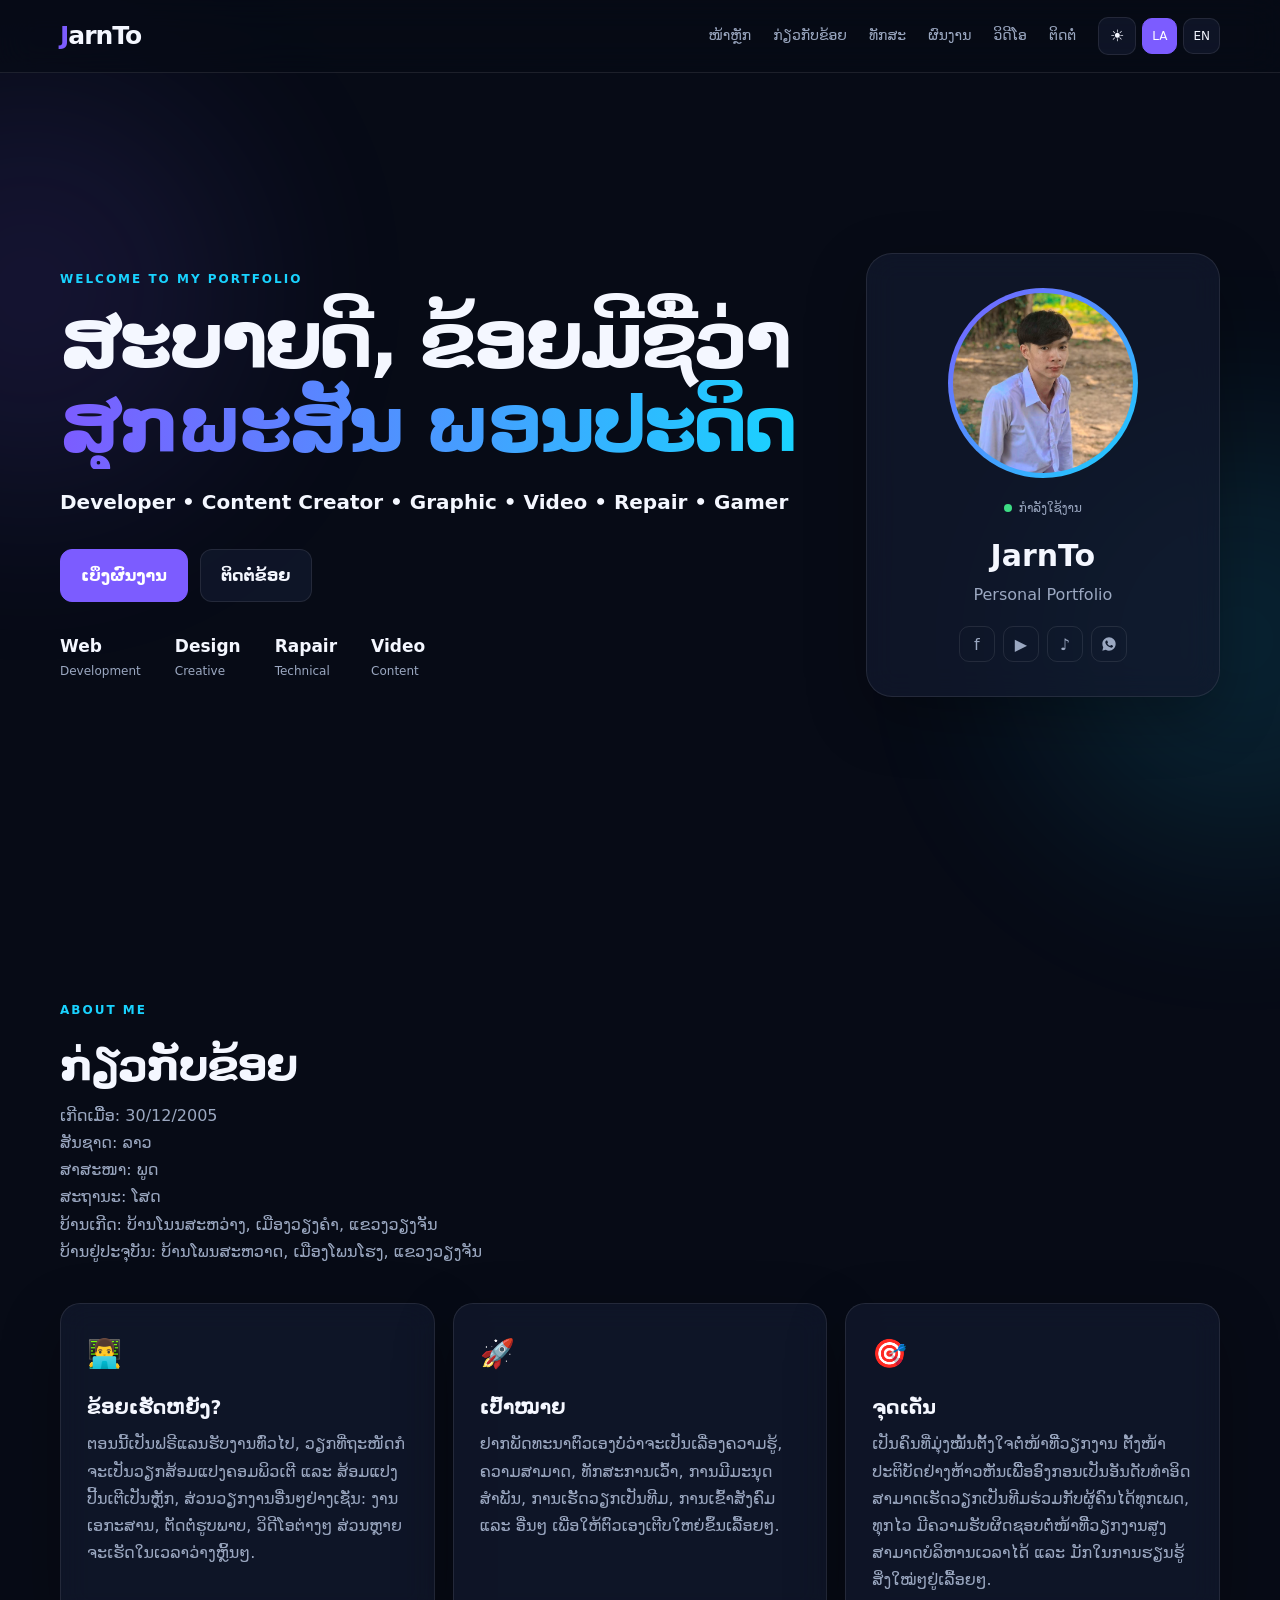
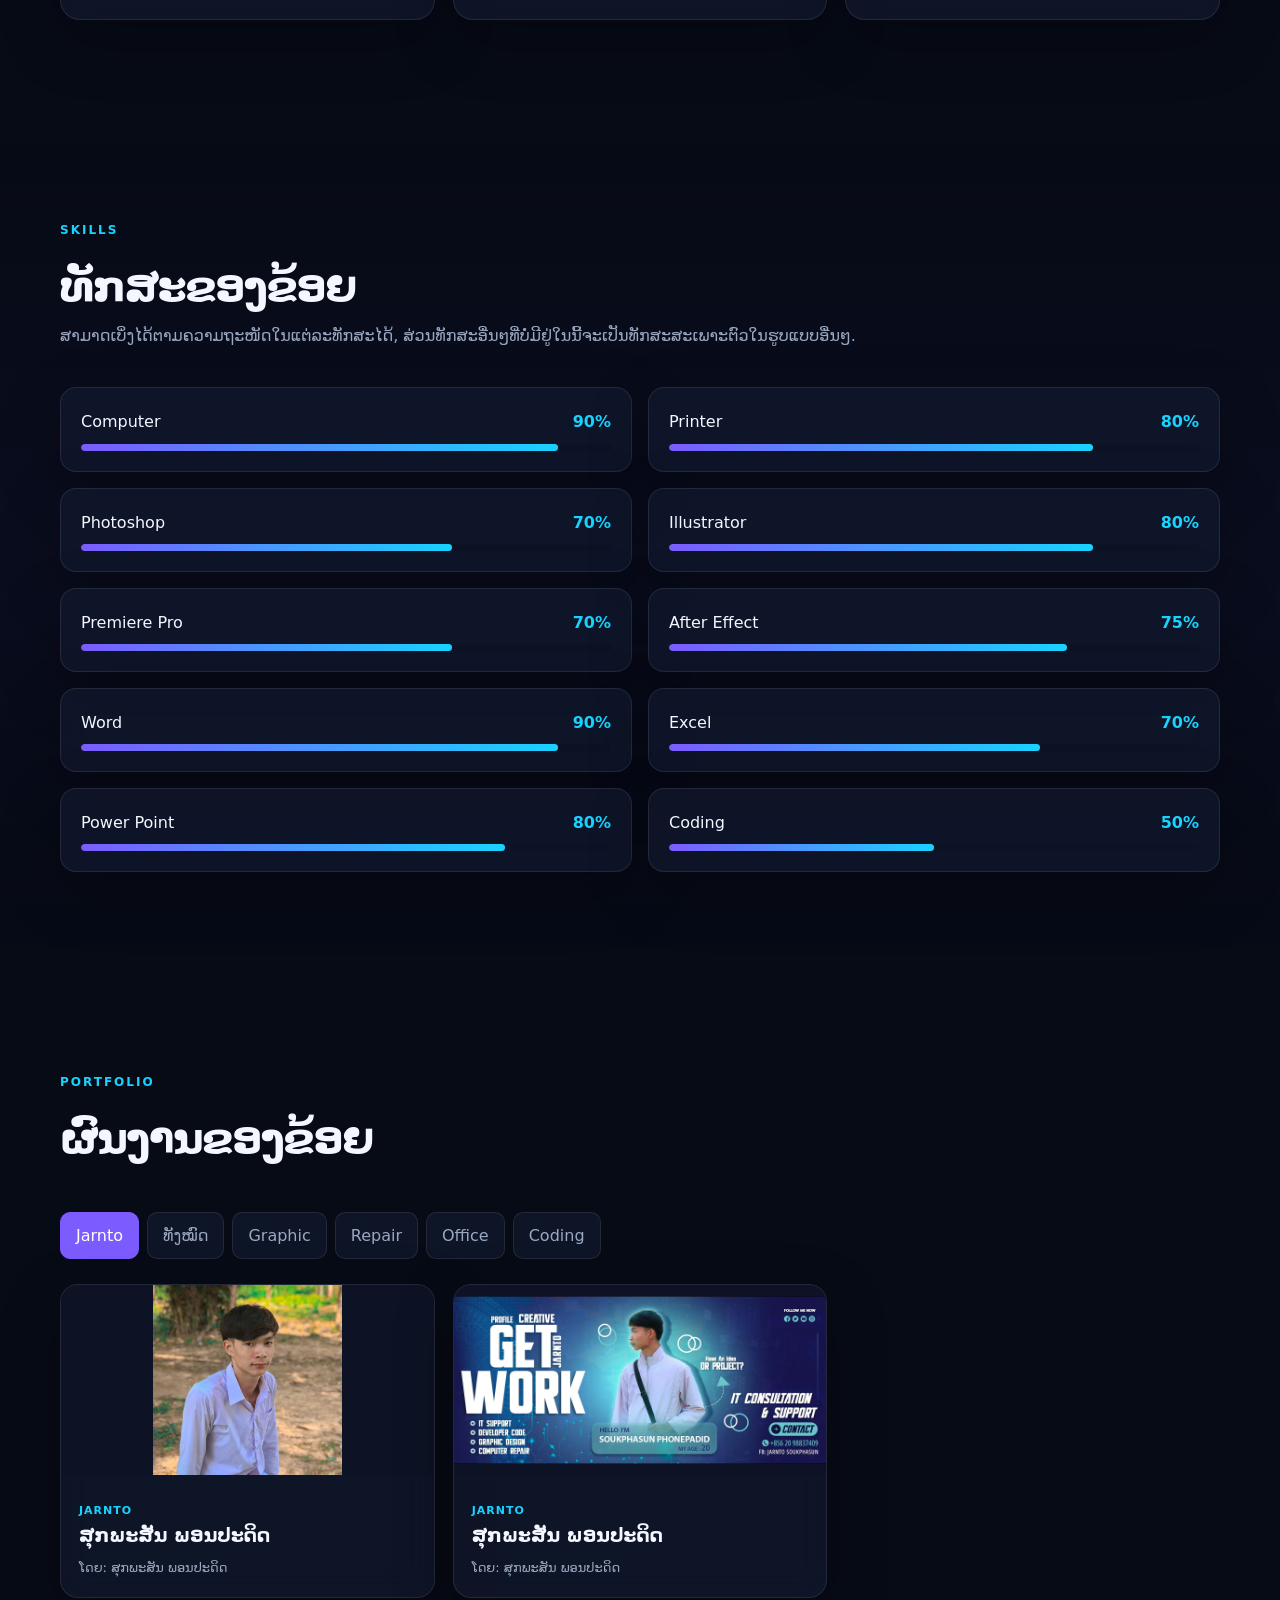
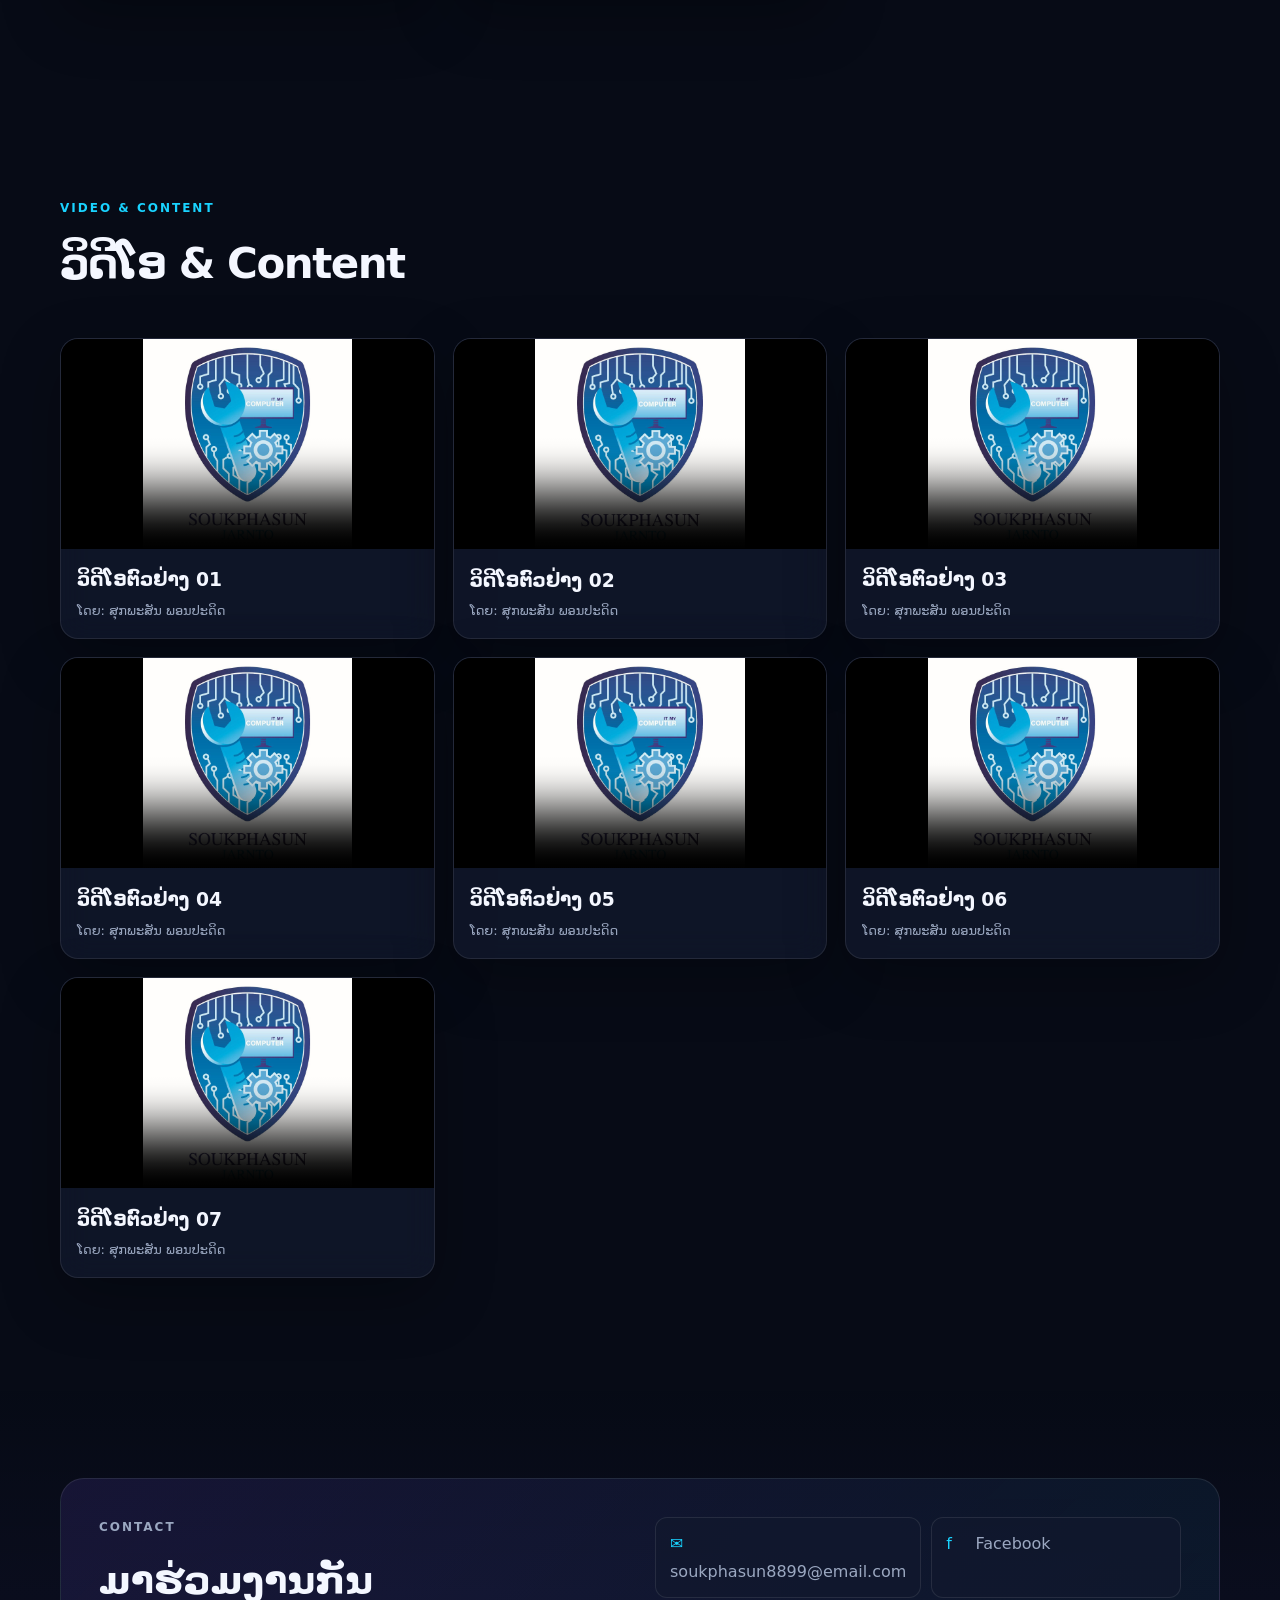
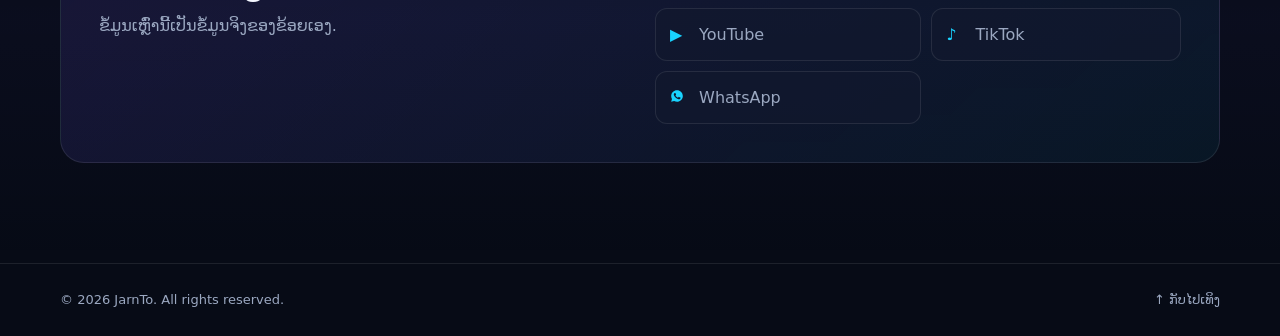
==== commit f196d502: "update" ====
--- a/index.html
+++ b/index.html
@@ -64,13 +64,16 @@
           <div class="availability"><span></span><span data-i18n="hero.available">ກຳລັງໃຊ້ງານ</span></div>
           <h2>JarnTo</h2>
           <p data-i18n="hero.card">Personal Portfolio</p>
-          <div class="social-mini">
-            <a href="https://www.facebook.com/jarnto.soukphasun?locale=th_TH" target="_blank"
-              aria-label="Facebook">f</a>
-            <a href="https://www.youtube.com/@Soukphasun" target="_blank" aria-label="YouTube">▶</a>
-            <a href="https://www.tiktok.com/@jarnt0.fps" target="_blank" aria-label="TikTok">♪</a>
-            <a href="https://github.com/toto889888" target="_blank" aria-label="GitHub">⌘</a>
-          </div>
+         <div class="social-mini">
+  <a href="https://www.facebook.com/jarnto.soukphasun?locale=th_TH" target="_blank" aria-label="Facebook">f</a>
+  <a href="https://www.youtube.com/@Soukphasun" target="_blank" aria-label="YouTube">▶</a>
+  <a href="https://www.tiktok.com/@jarnt0.fps" target="_blank" aria-label="TikTok">♪</a>
+  <a href="https://wa.me/8562059883707" target="_blank" aria-label="WhatsApp" style="display:inline-flex; align-items:center; justify-content:center;">
+    <svg width="1em" height="1em" viewBox="0 0 24 24" fill="currentColor">
+      <path d="M12.012 2c-5.506 0-9.989 4.478-9.99 9.984 0 1.762.459 3.48 1.332 5.002L2 22l5.127-1.335A9.923 9.923 0 0012.01 22c5.507 0 9.99-4.478 9.99-9.984s-4.483-9.984-9.988-9.984zm5.836 14.126c-.244.686-1.42 1.311-1.956 1.372-.518.058-1.185.083-3.415-.838-2.852-1.176-4.689-4.084-4.831-4.273-.142-.189-1.156-1.538-1.156-2.932 0-1.394.731-2.08.991-2.364.26-.284.568-.355.757-.355.189 0 .378.002.544.01.178.008.416-.067.65.495.244.59.83 2.028.901 2.174.071.146.118.318.024.507-.095.189-.142.307-.284.472-.142.165-.298.369-.425.496-.142.142-.29.297-.125.581.165.284.736 1.213 1.58 1.965 1.085.967 2.001 1.267 2.285 1.409.284.142.449.118.615-.071.165-.189.709-.828.898-1.112.189-.284.378-.236.638-.142.26.095 1.654.78 1.938.922.284.142.473.213.544.331.071.118.071.686-.173 1.372z"/>
+    </svg>
+  </a>
+</div>
         </div>
       </div>
     </section>
@@ -607,15 +610,19 @@
             <h2 data-i18n="contact.title">ມາຮ່ວມງານກັນ</h2>
             <p data-i18n="contact.sub">ຂໍ້ມູນເຫຼົ່ານີ້ເປັນຂໍ້ມູນຈິງຂອງຂ້ອຍເອງ.</p>
           </div>
-          <div class="contact-links">
-            <a href="mailto:soukphasun8899@email.com" target="_blank"><span>✉</span> soukphasun8899@email.com</a>
-            <a href="https://www.facebook.com/jarnto.soukphasun?locale=th_TH" target="_blank"><span>f</span>
-              Facebook</a>
-            <a href="https://www.youtube.com/@Soukphasun" aria-label="YouTube" target="_blank"><span>▶</span>
-              YouTube</a>
-            <a href="https://www.tiktok.com/@jarnt0.fps" aria-label="TikTok" target="_blank"><span>♪</span> TikTok</a>
-            <a href="https://github.com/toto889888" target="_blank"><span>⌘</span> GitHub</a>
-          </div>
+        <div class="contact-links">
+  <a href="mailto:soukphasun8899@email.com" target="_blank"><span>✉</span> soukphasun8899@email.com</a>
+  <a href="https://www.facebook.com/jarnto.soukphasun?locale=th_TH" target="_blank"><span>f</span> Facebook</a>
+  <a href="https://www.youtube.com/@Soukphasun" aria-label="YouTube" target="_blank"><span>▶</span> YouTube</a>
+  <a href="https://www.tiktok.com/@jarnt0.fps" aria-label="TikTok" target="_blank"><span>♪</span> TikTok</a>
+  <a href="https://wa.me/8562059883707" target="_blank">
+    <span style="display:inline-flex; align-items:center;">
+      <svg width="14" height="14" viewBox="0 0 24 24" fill="currentColor">
+        <path d="M12.012 2c-5.506 0-9.989 4.478-9.99 9.984 0 1.762.459 3.48 1.332 5.002L2 22l5.127-1.335A9.923 9.923 0 0012.01 22c5.507 0 9.99-4.478 9.99-9.984s-4.483-9.984-9.988-9.984zm5.836 14.126c-.244.686-1.42 1.311-1.956 1.372-.518.058-1.185.083-3.415-.838-2.852-1.176-4.689-4.084-4.831-4.273-.142-.189-1.156-1.538-1.156-2.932 0-1.394.731-2.08.991-2.364.26-.284.568-.355.757-.355.189 0 .378.002.544.01.178.008.416-.067.65.495.244.59.83 2.028.901 2.174.071.146.118.318.024.507-.095.189-.142.307-.284.472-.142.165-.298.369-.425.496-.142.142-.29.297-.125.581.165.284.736 1.213 1.58 1.965 1.085.967 2.001 1.267 2.285 1.409.284.142.449.118.615-.071.165-.189.709-.828.898-1.112.189-.284.378-.236.638-.142.26.095 1.654.78 1.938.922.284.142.473.213.544.331.071.118.071.686-.173 1.372z"/>
+      </svg>
+    </span> WhatsApp
+  </a>
+</div>
         </div>
       </div>
     </section>
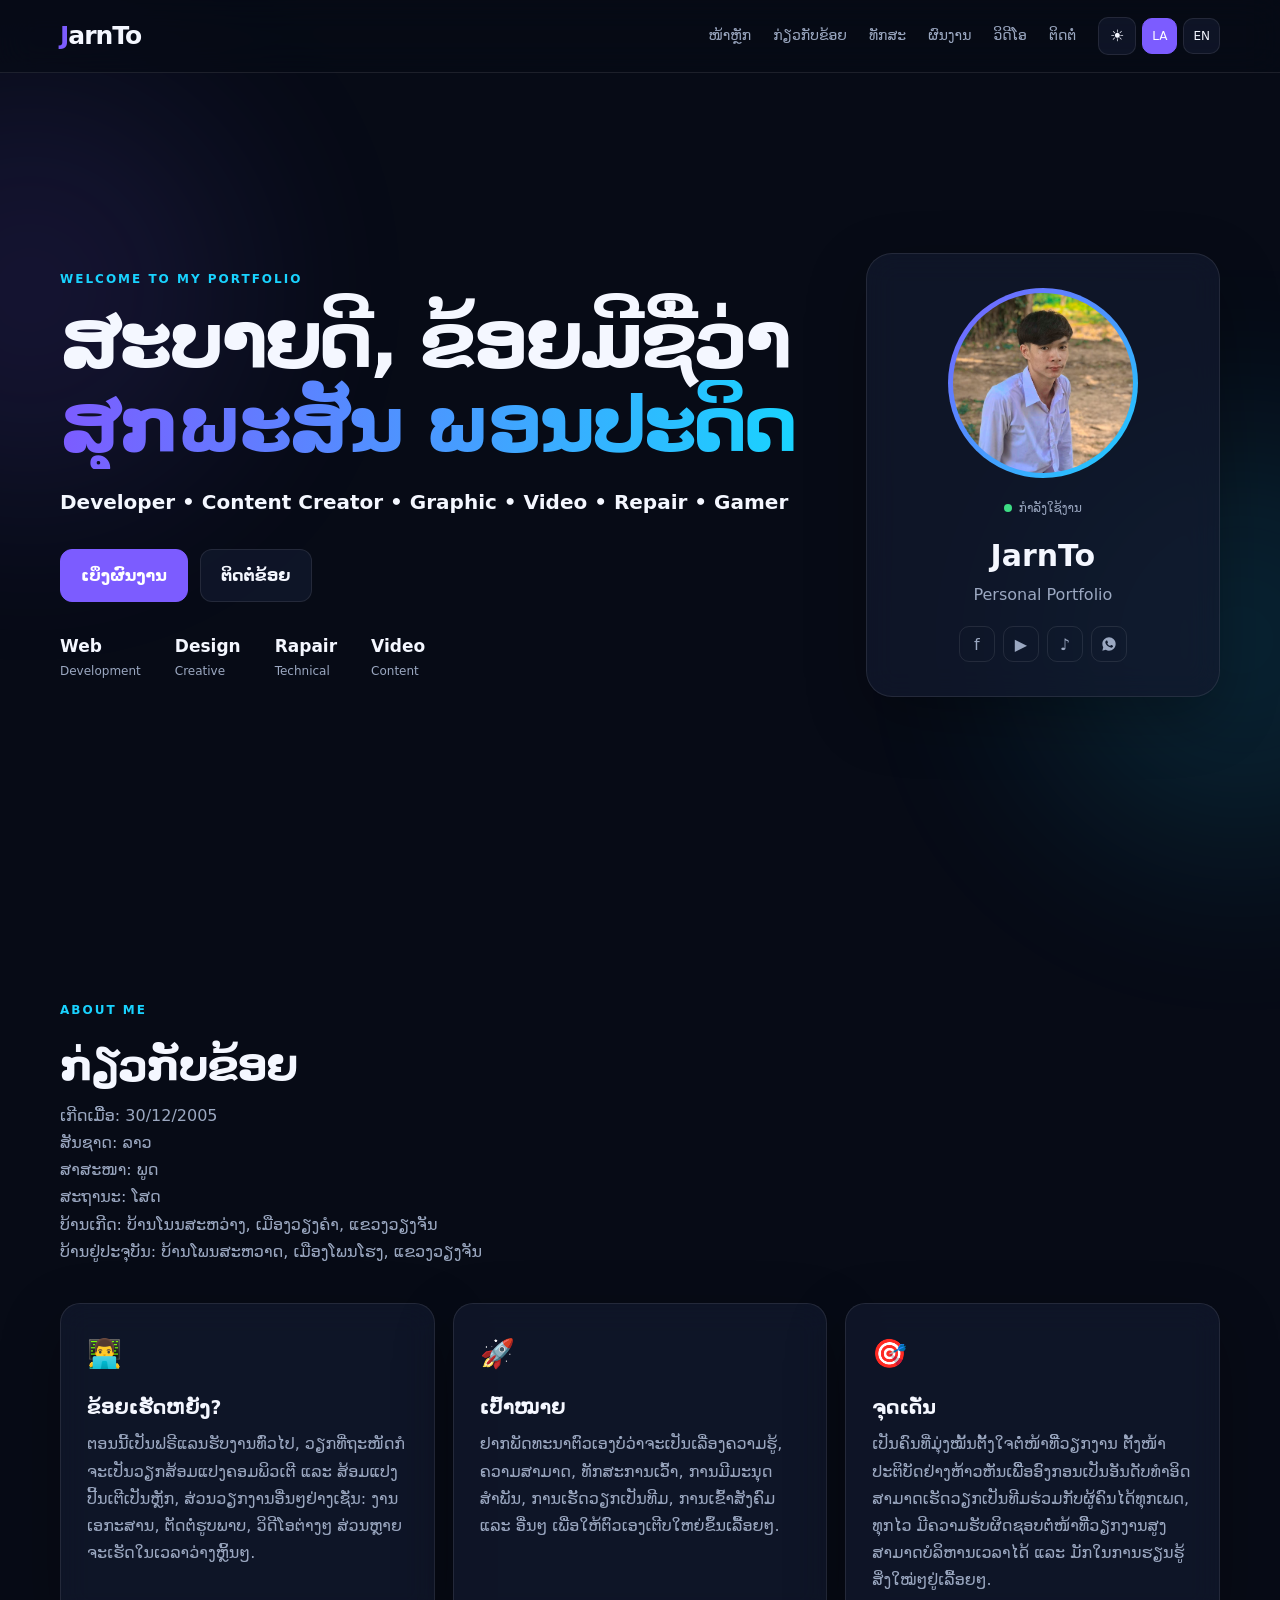
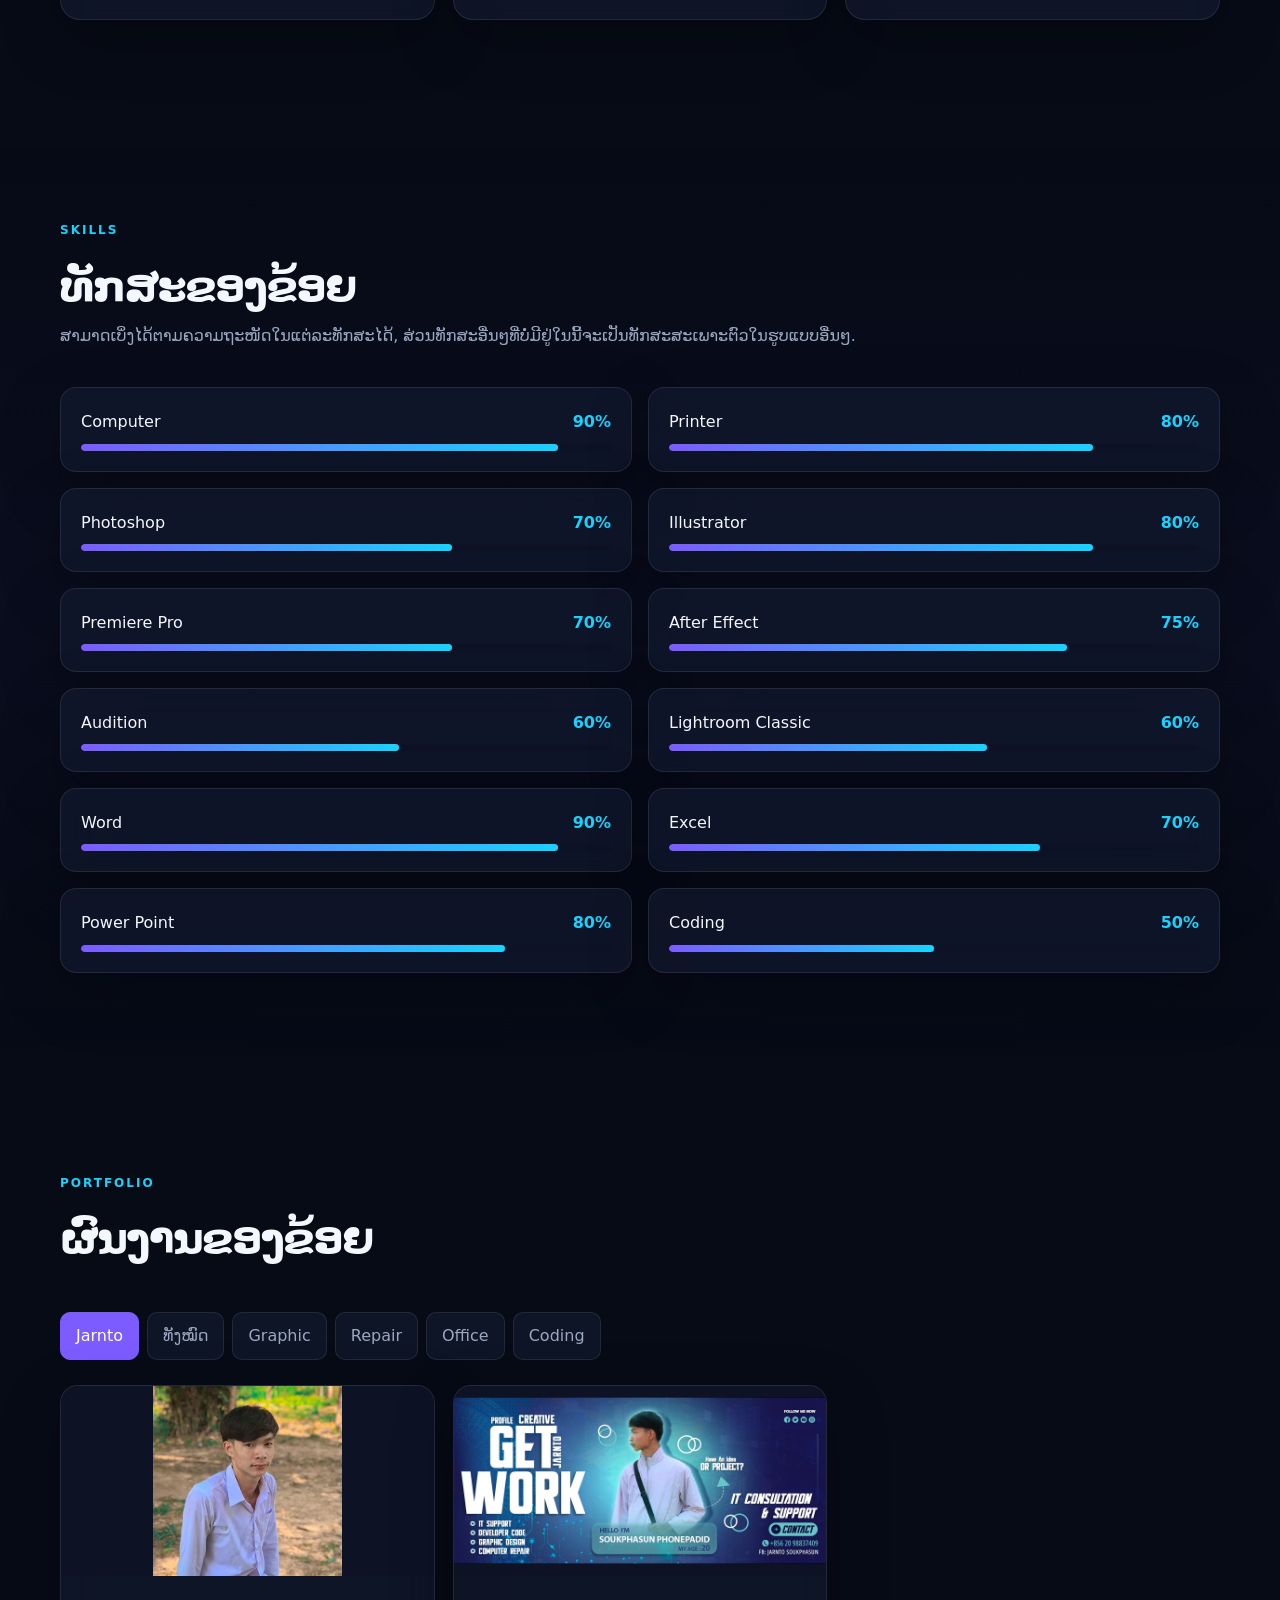
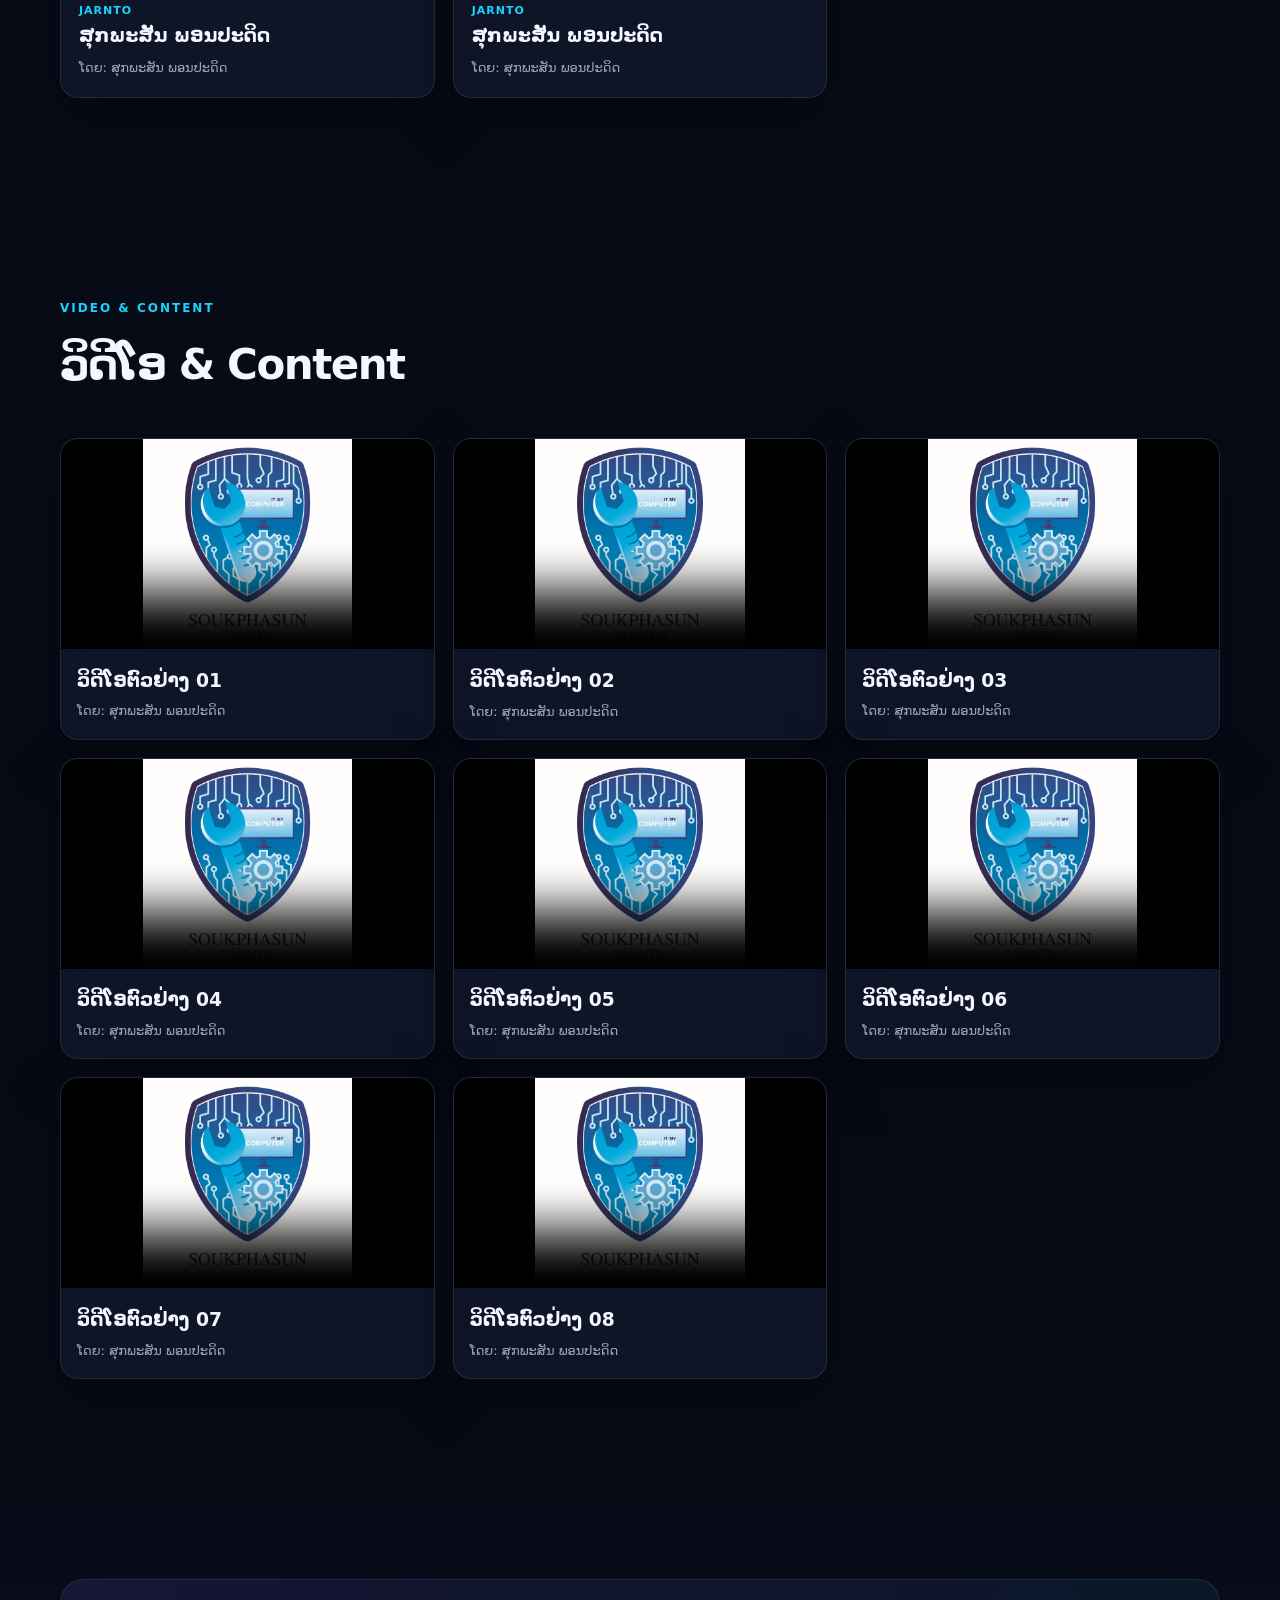
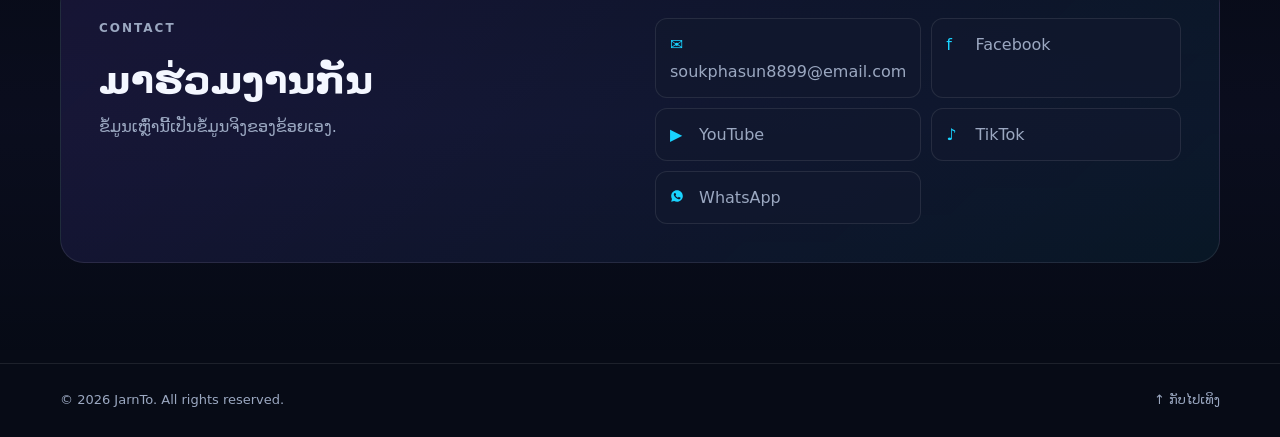
==== commit 5f181c77: "tttt" ====
--- a/index.html
+++ b/index.html
@@ -138,6 +138,12 @@
           <div class="skill-card reveal"><span>After Effect</span><b>75%</b>
             <div class="bar"><i style="width:75%"></i></div>
           </div>
+           <div class="skill-card reveal"><span>Audition</span><b>60%</b>
+            <div class="bar"><i style="width:60%"></i></div>
+          </div>
+           <div class="skill-card reveal"><span>Lightroom Classic</span><b>60%</b>
+            <div class="bar"><i style="width:60%"></i></div>
+          </div>
           <div class="skill-card reveal"><span>Word</span><b>90%</b>
             <div class="bar"><i style="width:90%"></i></div>
           </div>
@@ -595,6 +601,15 @@
             </video>
             <div class="video-info">
               <h3>ວິດີໂອຕົວຢ່າງ 07</h3>
+              <p>ໂດຍ: ສຸກພະສັນ ພອນປະດິດ</p>
+            </div>
+          </article>
+          <article class="video-card reveal visible"><video controls="" preload="metadata"
+              poster="images/profile/logo.jpg">
+              <source src="videos/8.mp4" type="video/mp4">
+            </video>
+            <div class="video-info">
+              <h3>ວິດີໂອຕົວຢ່າງ 08</h3>
               <p>ໂດຍ: ສຸກພະສັນ ພອນປະດິດ</p>
             </div>
           </article>
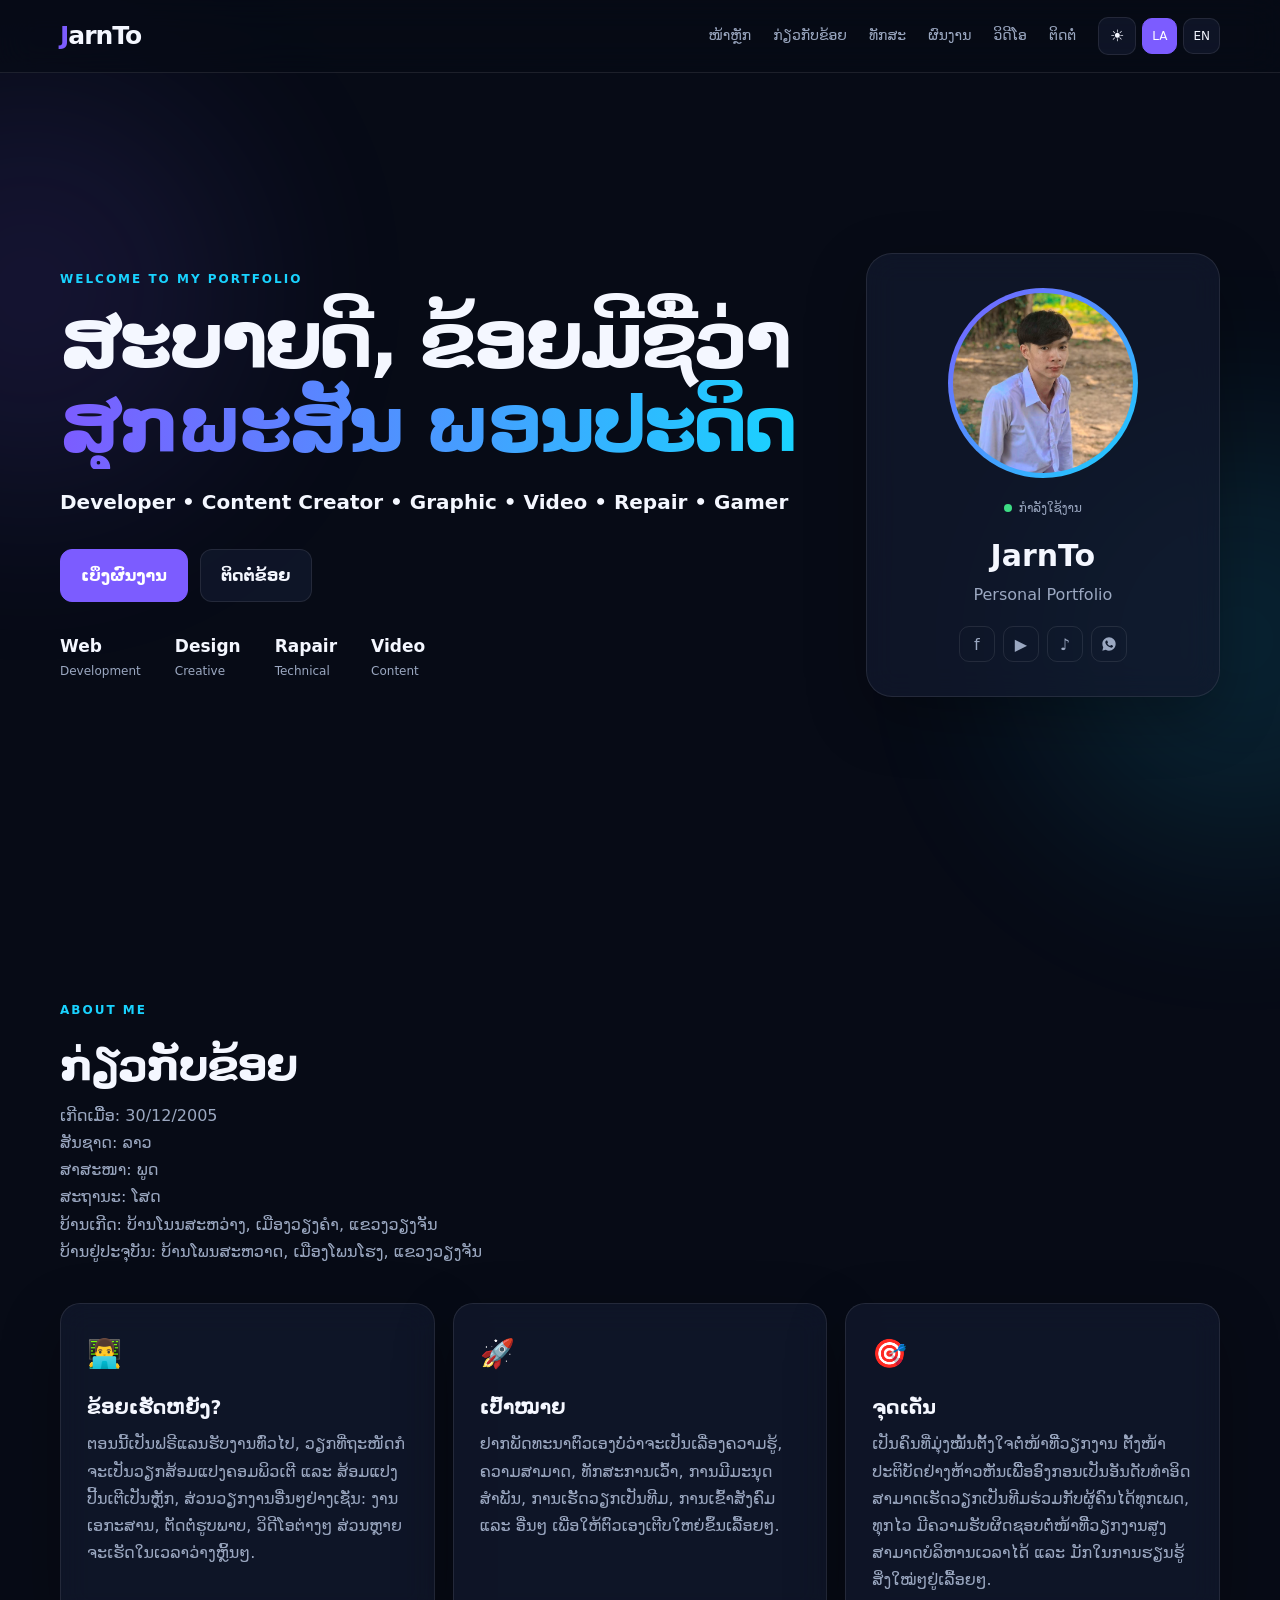
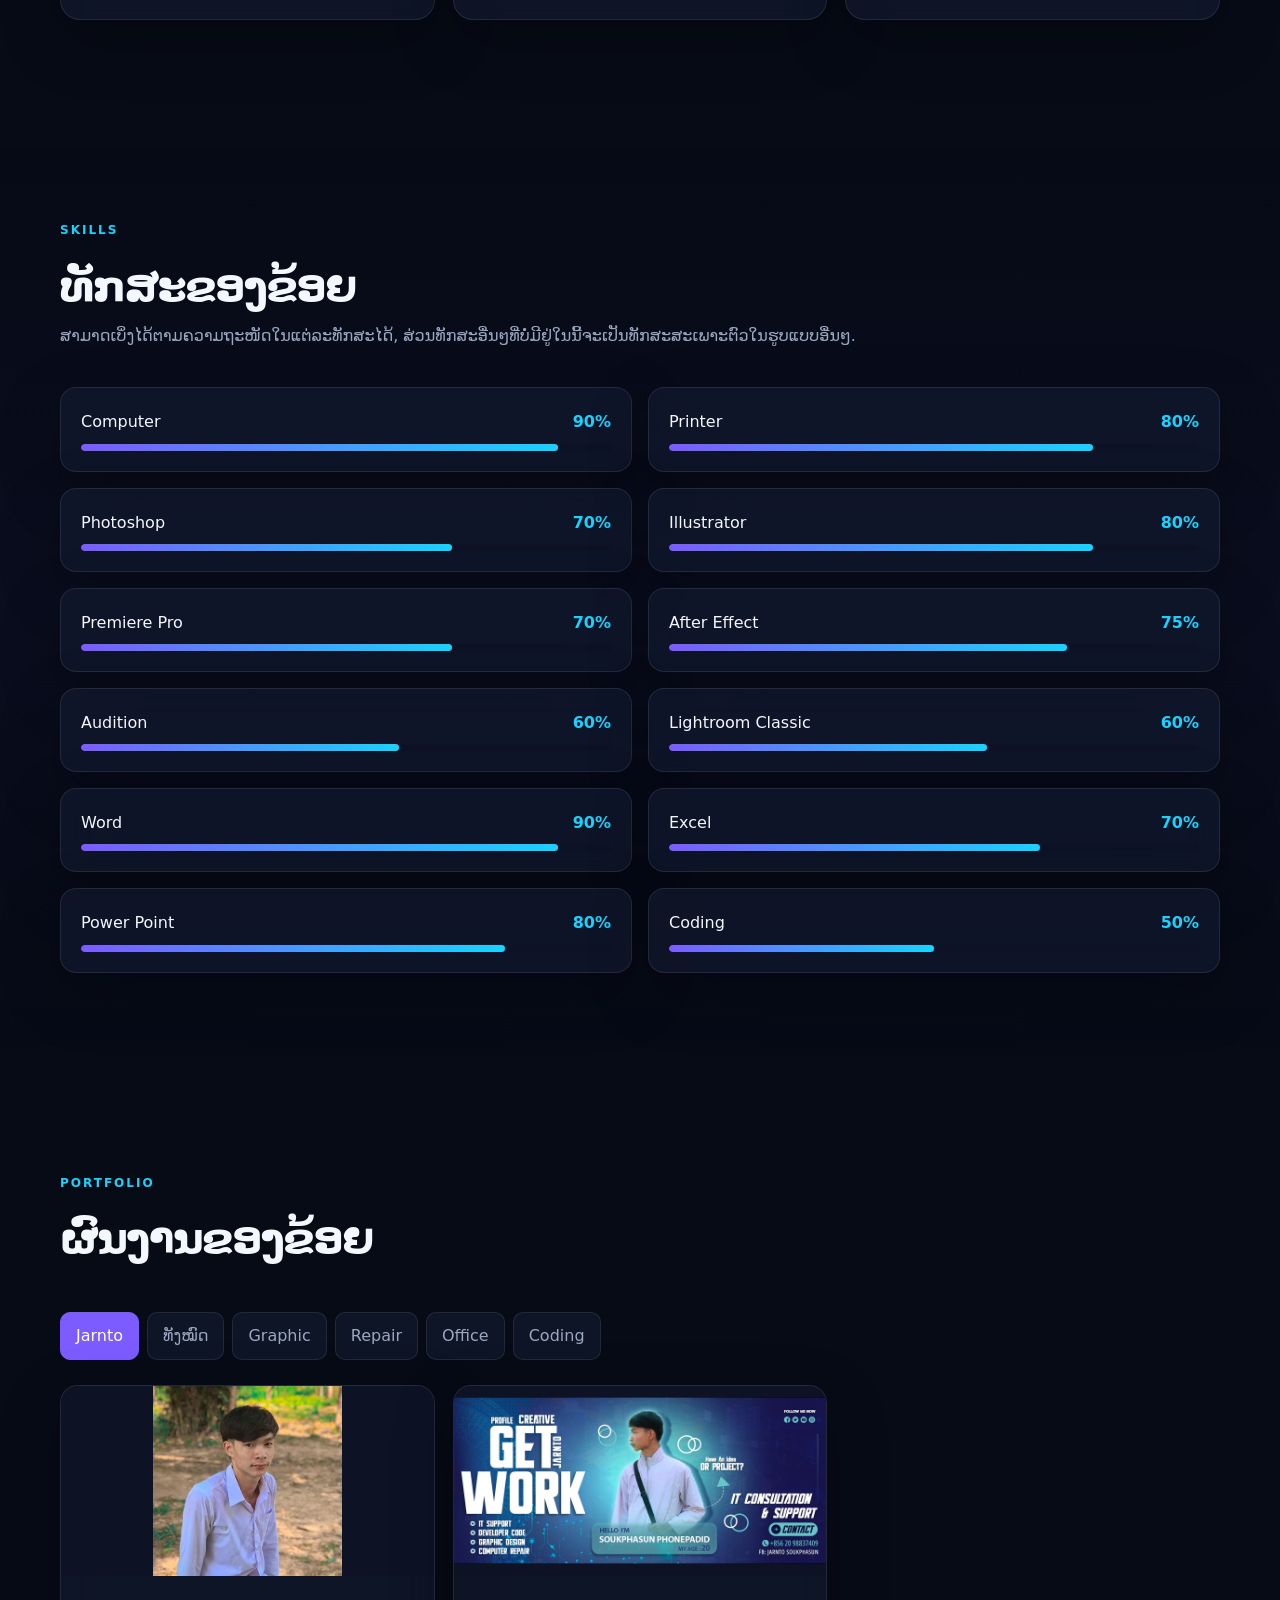
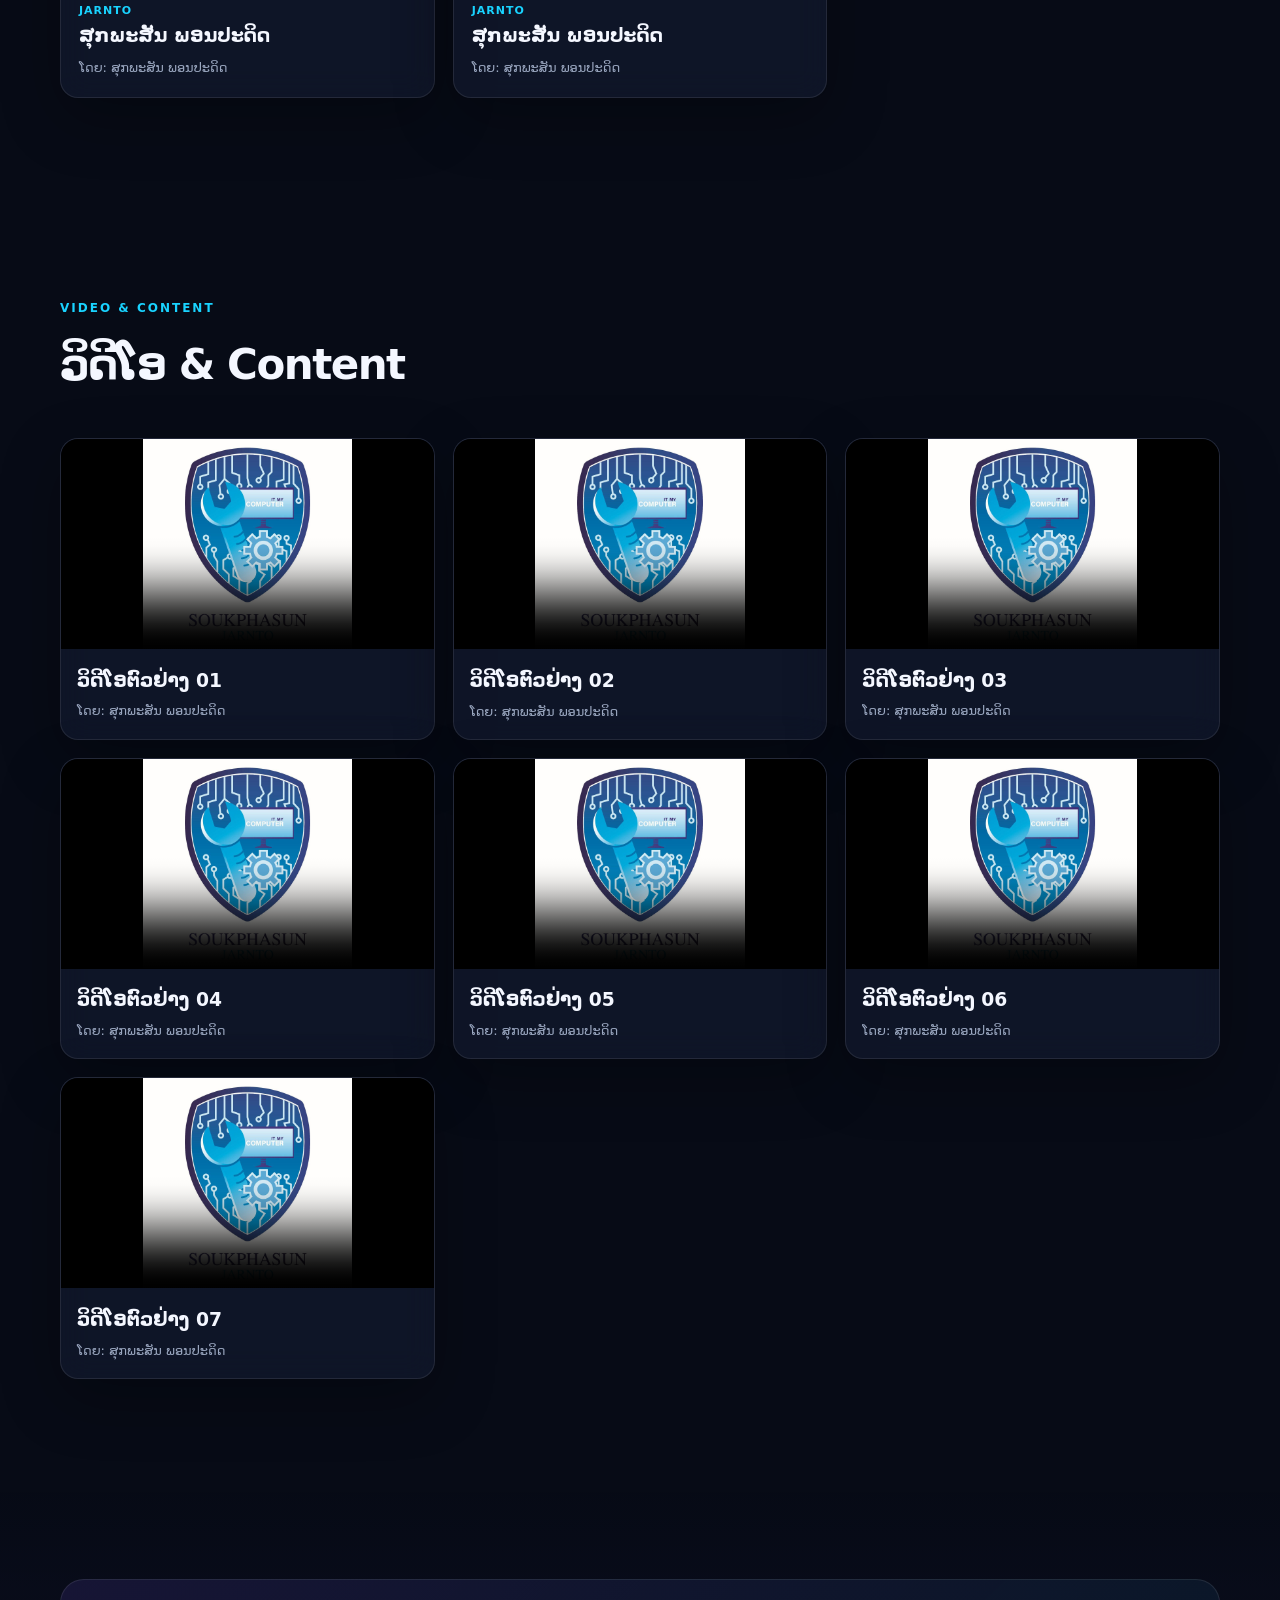
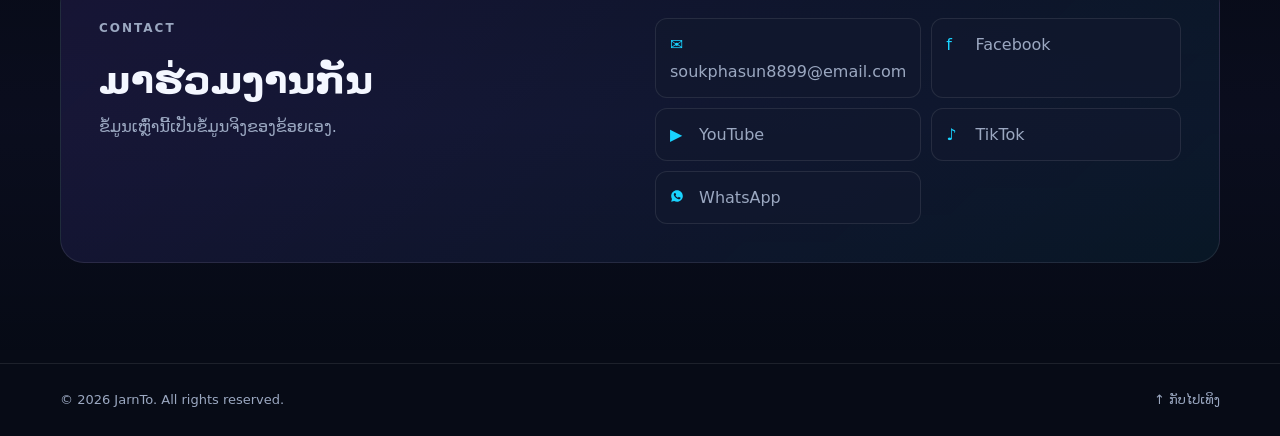
==== commit 82f66ec4: "Update video sources and remove unused video section a" ====
--- a/index.html
+++ b/index.html
@@ -588,19 +588,10 @@
           </article>
           <article class="video-card reveal visible"><video controls="" preload="metadata"
               poster="images/profile/logo.jpg">
-              <source src="videos/6.mp4" type="video/mp4">
+              <source src="videos/7.mp4" type="video/mp4">
             </video>
             <div class="video-info">
               <h3>ວິດີໂອຕົວຢ່າງ 06</h3>
-              <p>ໂດຍ: ສຸກພະສັນ ພອນປະດິດ</p>
-            </div>
-          </article>
-          <article class="video-card reveal visible"><video controls="" preload="metadata"
-              poster="images/profile/logo.jpg">
-              <source src="videos/7.mp4" type="video/mp4">
-            </video>
-            <div class="video-info">
-              <h3>ວິດີໂອຕົວຢ່າງ 07</h3>
               <p>ໂດຍ: ສຸກພະສັນ ພອນປະດິດ</p>
             </div>
           </article>
@@ -609,7 +600,7 @@
               <source src="videos/8.mp4" type="video/mp4">
             </video>
             <div class="video-info">
-              <h3>ວິດີໂອຕົວຢ່າງ 08</h3>
+              <h3>ວິດີໂອຕົວຢ່າງ 07</h3>
               <p>ໂດຍ: ສຸກພະສັນ ພອນປະດິດ</p>
             </div>
           </article>
@@ -708,4 +699,4 @@
 
 </body>
 
-</html>+</html>
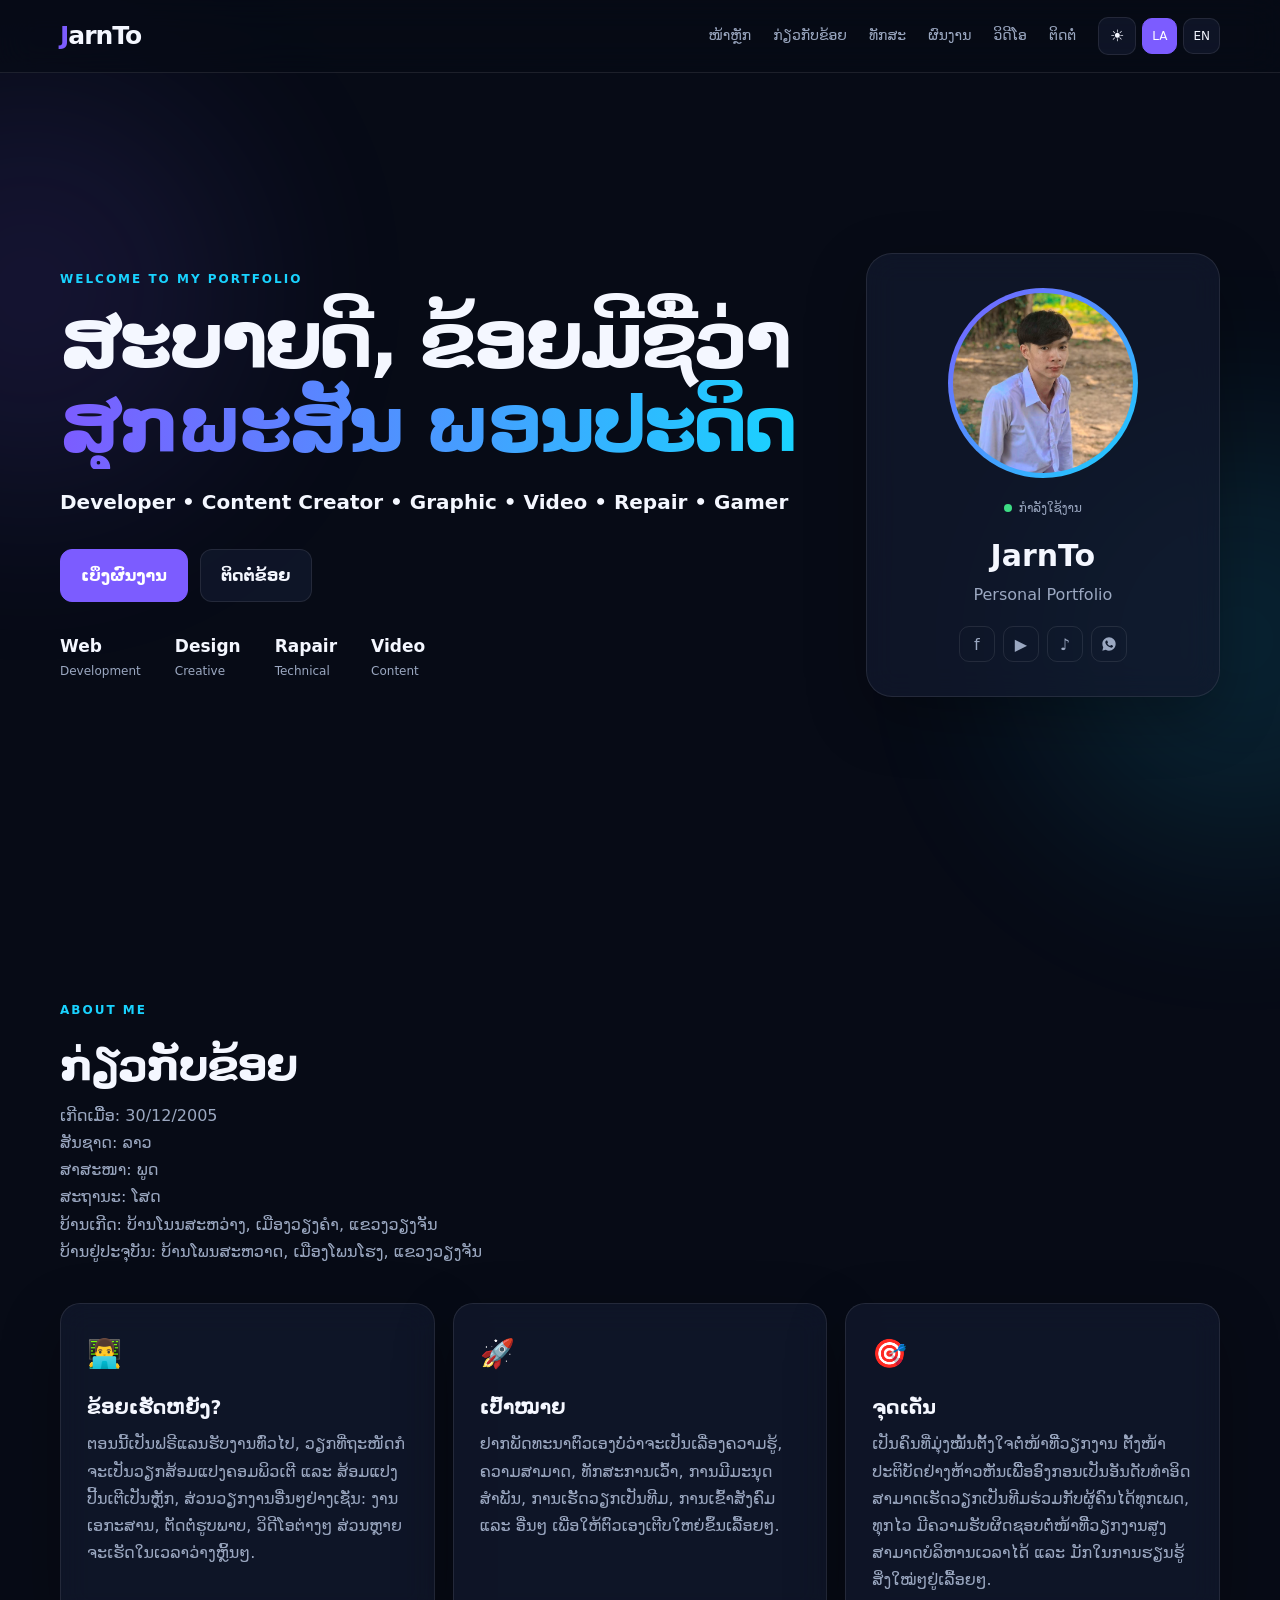
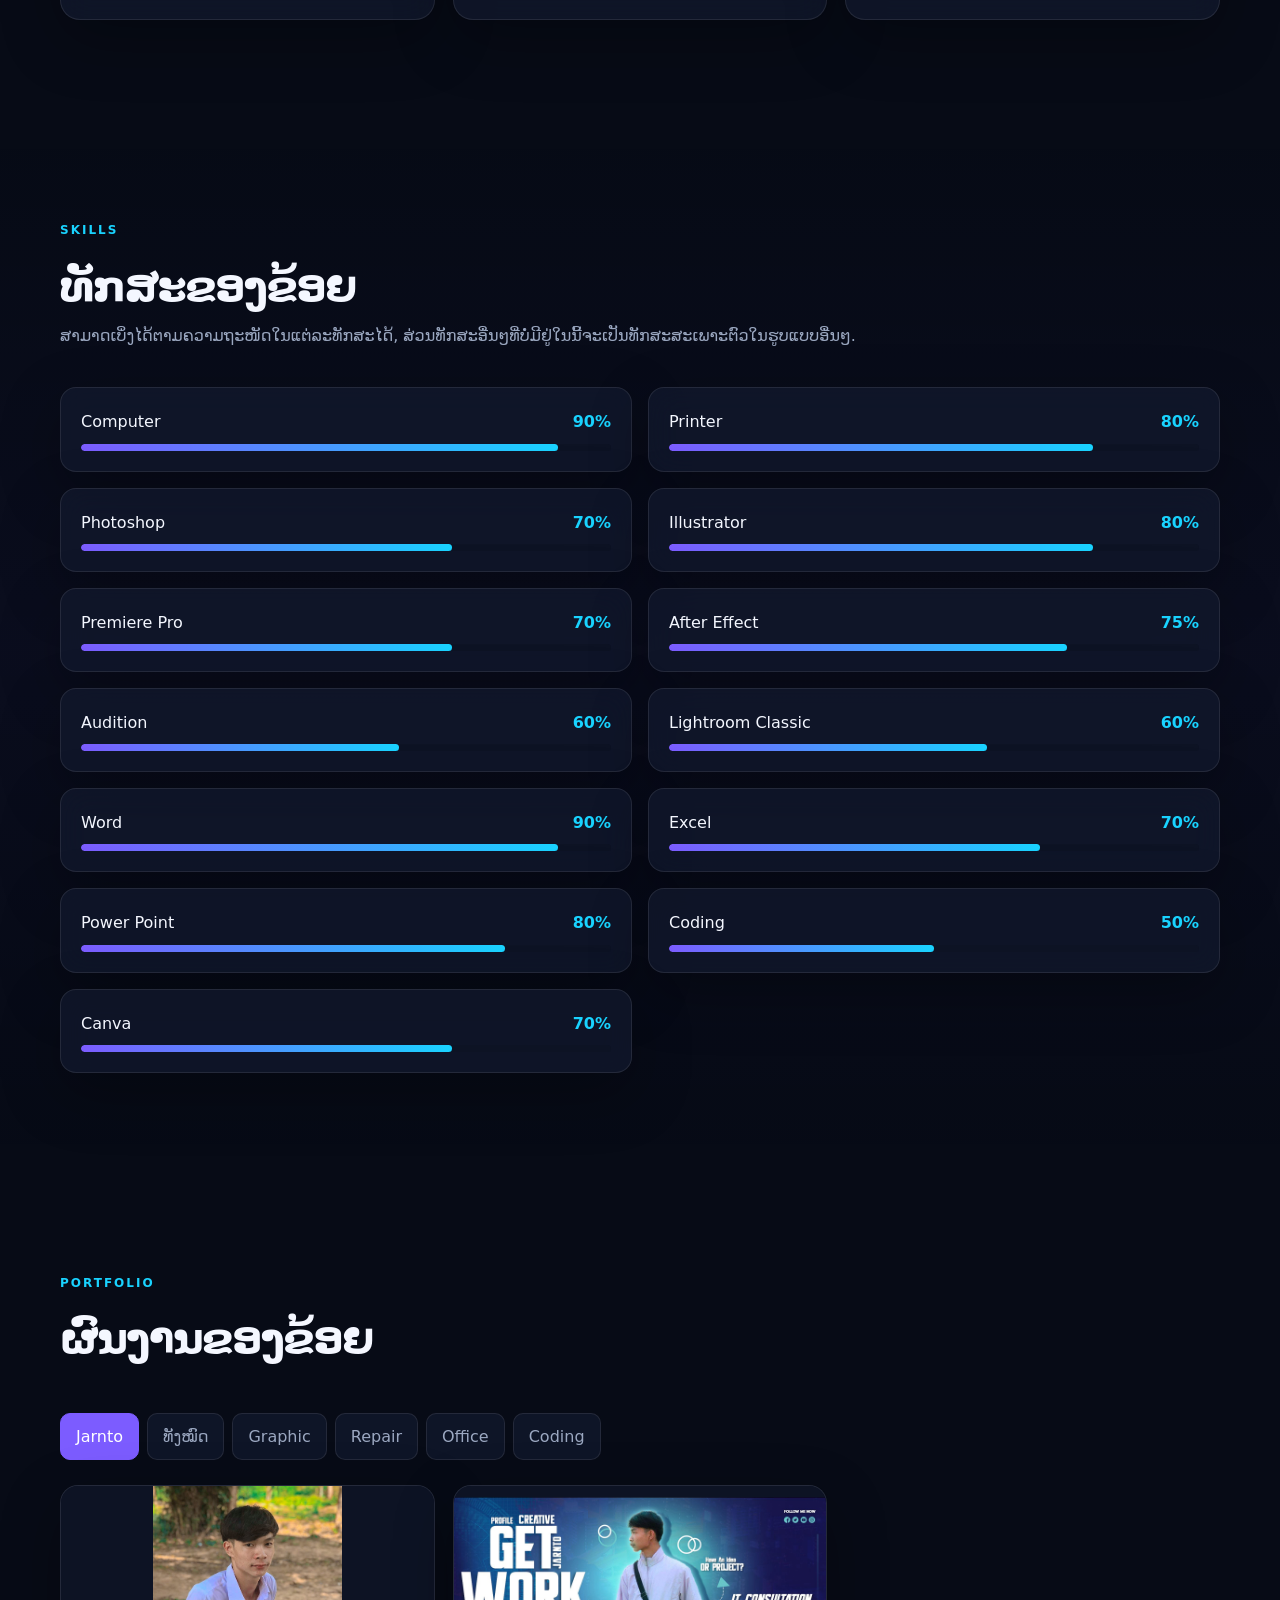
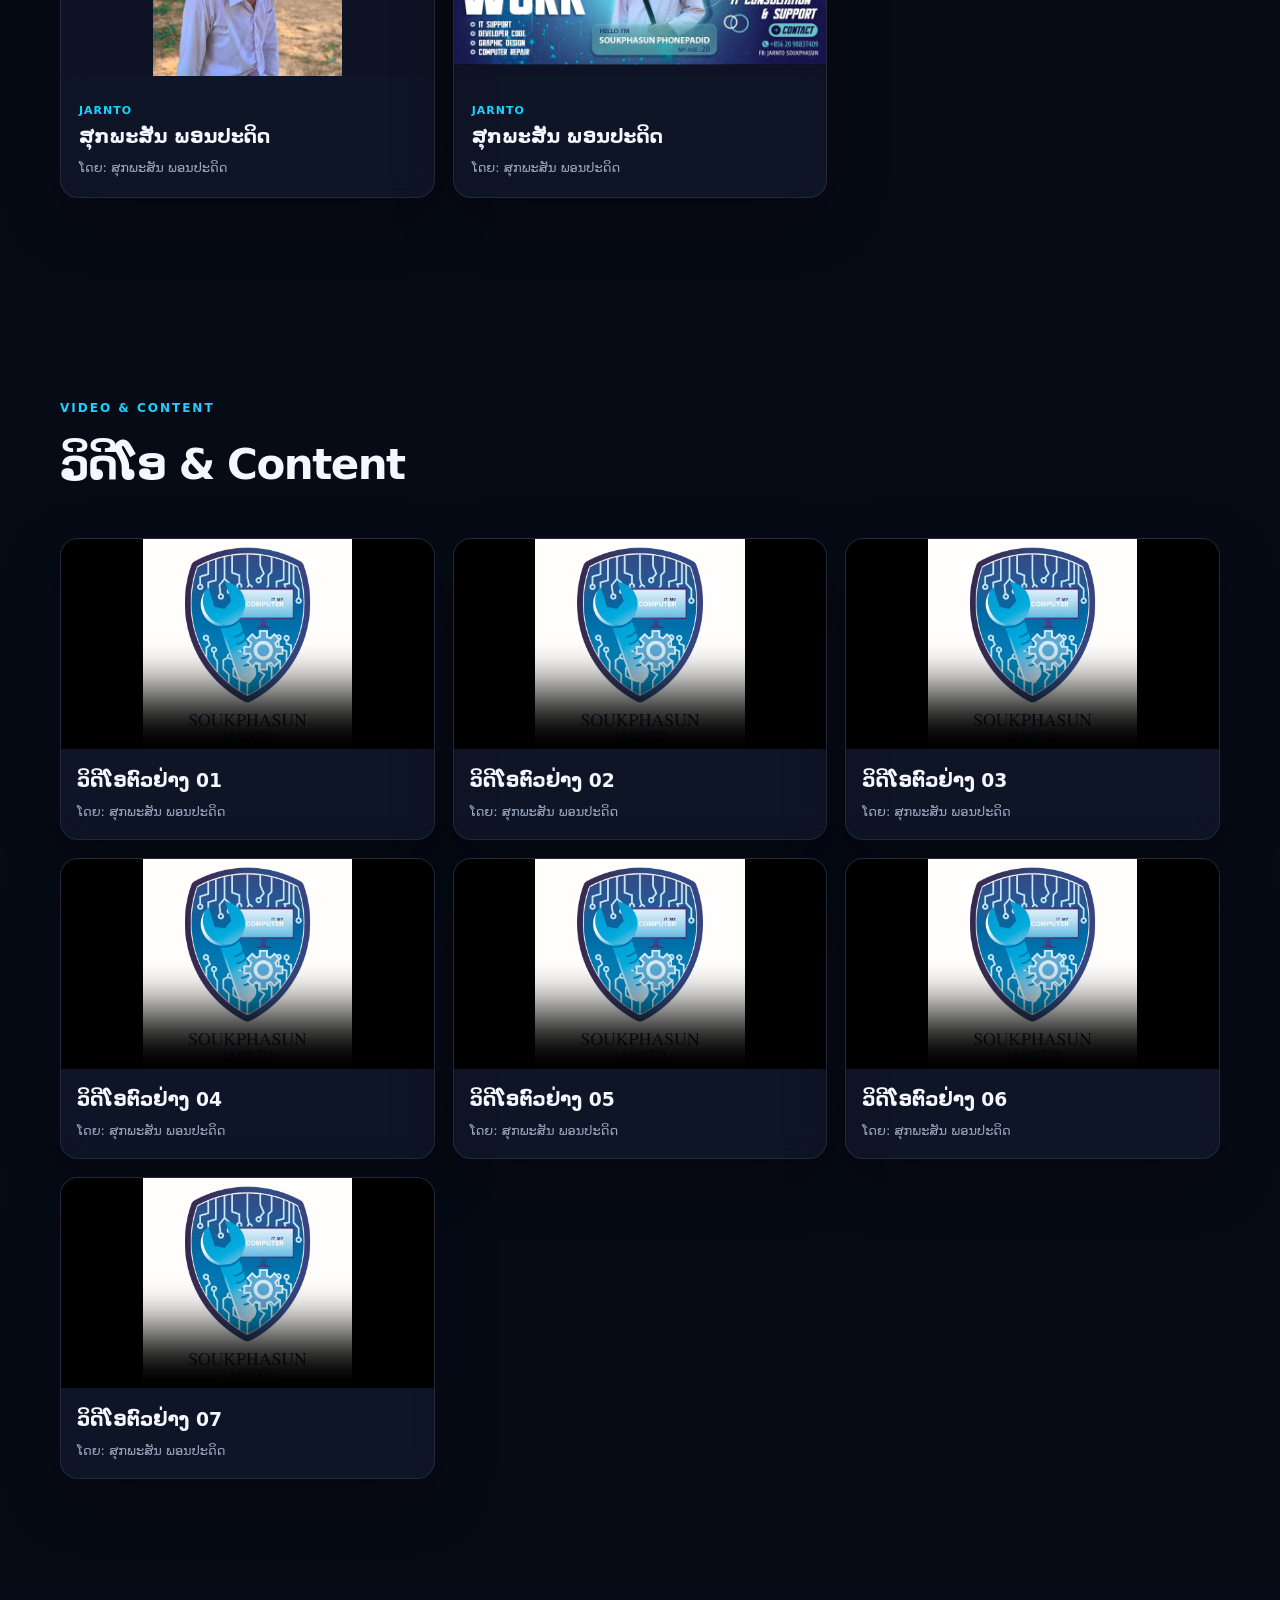
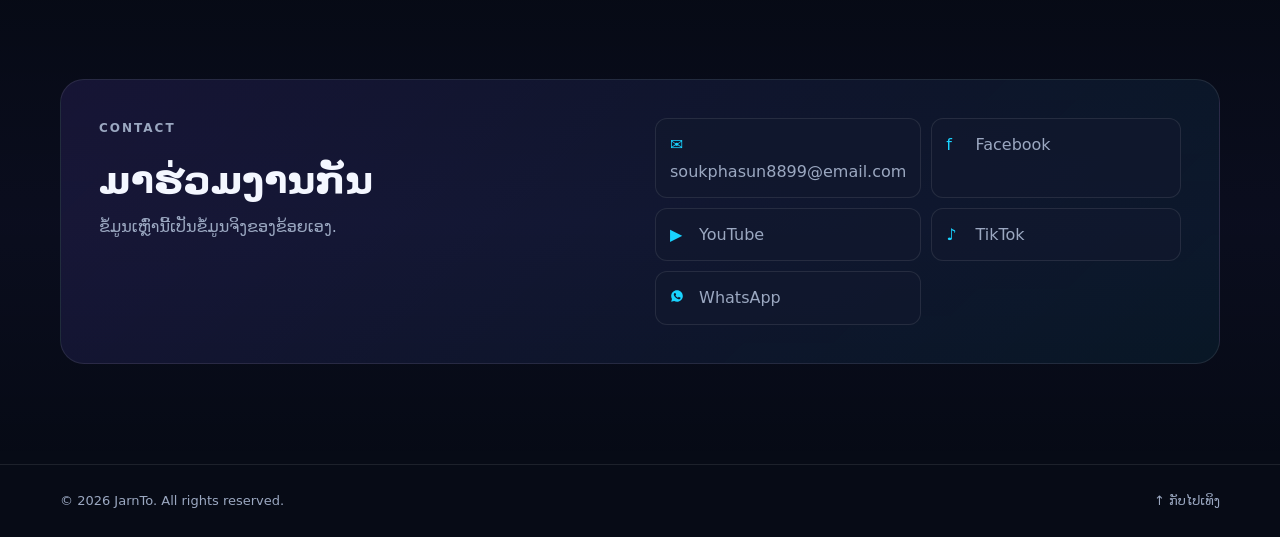
==== commit b7230842: "Update index.html" ====
--- a/index.html
+++ b/index.html
@@ -155,6 +155,9 @@
           </div>
           <div class="skill-card reveal"><span>Coding</span><b>50%</b>
             <div class="bar"><i style="width:50%"></i></div>
+          </div>
+           <div class="skill-card reveal"><span>Canva</span><b>70%</b>
+            <div class="bar"><i style="width:70%"></i></div>
           </div>
         </div>
       </div>
